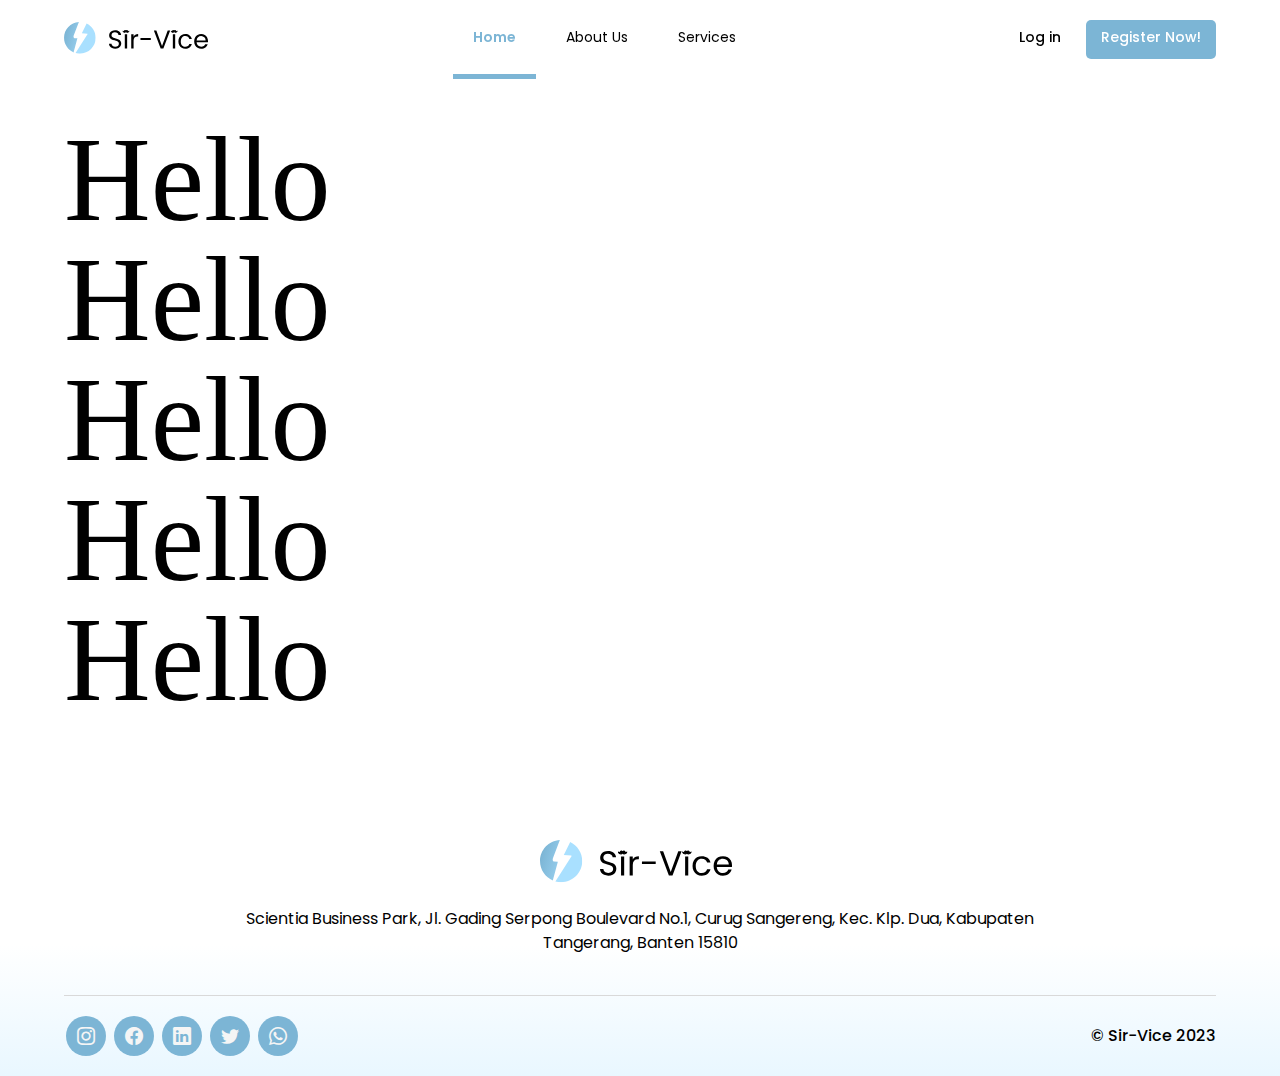
==== landing-page/index.html @ 4485eddf "first commit" ====
<!DOCTYPE html>
<html lang="en">
<head>
    <meta charset="UTF-8">
    <meta http-equiv="X-UA-Compatible" content="IE=edge">
    <meta name="viewport" content="width=device-width, initial-scale=1.0">
    <title>Sir-Vice</title>

    <link rel="stylesheet" href="../assets/css/reset.css">
    <link rel="stylesheet" href="../assets/css/style-color.css">

    <link rel="stylesheet" href="../assets/css/style-navbar.css">
    <link rel="stylesheet" href="../assets/css/style.css">
    <link rel="stylesheet" href="../assets/css/style-footer.css">

    <!-- Bootstrap Icons -->
    <link rel="stylesheet" href="https://cdn.jsdelivr.net/npm/bootstrap-icons@1.3.0/font/bootstrap-icons.css">

    <!-- Google Fonts -->
    <link rel="preconnect" href="https://fonts.googleapis.com">
    <link rel="preconnect" href="https://fonts.gstatic.com" crossorigin>
    <link href="https://fonts.googleapis.com/css2?family=Poppins:ital,wght@0,100;0,200;0,300;0,400;0,500;0,600;0,700;0,800;0,900;1,100;1,200;1,300;1,400;1,500;1,600;1,700;1,800;1,900&display=swap" rel="stylesheet">
</head>

<body>
    <header id="header">
        <div class="container navigation-bar">
            <div class="logo">
                <svg width="710" height="153" viewBox="0 0 710 153" fill="none" xmlns="http://www.w3.org/2000/svg" class="sirvice-logo" aria-labelledby="alt-text-logo-sirvice">
                    <title id="alt-text-logo-sirvice">Logo Sir-Vice</title>
                    <path fill-rule="evenodd" clip-rule="evenodd"
                        d="M242.529 126.497C236.892 126.497 231.828 125.517 227.335 123.556C222.925 121.514 219.453 118.737 216.921 115.224C214.389 111.63 213.082 107.505 213 102.849H224.885C225.293 106.851 226.927 110.241 229.786 113.019C232.727 115.714 236.974 117.062 242.529 117.062C247.838 117.062 252.004 115.755 255.026 113.141C258.13 110.445 259.682 107.015 259.682 102.849C259.682 99.5811 258.784 96.9263 256.987 94.8841C255.19 92.8419 252.943 91.2899 250.248 90.2279C247.552 89.166 243.917 88.0224 239.343 86.7971C233.707 85.3267 229.173 83.8564 225.743 82.386C222.394 80.9156 219.494 78.6284 217.043 75.5243C214.675 72.3385 213.49 68.0908 213.49 62.7811C213.49 58.125 214.675 53.9998 217.043 50.4056C219.412 46.8114 222.72 44.034 226.968 42.0735C231.297 40.1131 236.239 39.1328 241.793 39.1328C249.798 39.1328 256.333 41.1341 261.398 45.1368C266.544 49.1394 269.443 54.4491 270.097 61.0657H257.844C257.436 57.7982 255.721 54.9392 252.698 52.4886C249.676 49.9563 245.673 48.6902 240.691 48.6902C236.035 48.6902 232.236 49.9155 229.296 52.3661C226.355 54.735 224.885 58.0841 224.885 62.4135C224.885 65.5176 225.743 68.0499 227.458 70.0104C229.255 71.9709 231.42 73.4821 233.952 74.544C236.566 75.5243 240.201 76.6679 244.857 77.9749C250.493 79.5269 255.026 81.079 258.457 82.6311C261.888 84.1014 264.828 86.4295 267.279 89.6153C269.729 92.7194 270.955 96.9671 270.955 102.358C270.955 106.524 269.852 110.445 267.646 114.121C265.441 117.797 262.174 120.779 257.844 123.066C253.515 125.353 248.41 126.497 242.529 126.497ZM298.853 58.4926V125.639H287.703V58.4926H298.853ZM329.345 69.3978C331.306 65.5585 334.083 62.5769 337.677 60.4531C341.353 58.3292 345.805 57.2673 351.032 57.2673V68.7851H348.092C335.594 68.7851 329.345 75.5651 329.345 89.1252V125.639H318.196V58.4926H329.345V69.3978ZM410.804 76.0144V85.4493H361.916V76.0144H410.804ZM502.643 40.2356L470.419 125.639H457.554L425.33 40.2356H437.215L464.048 113.876L490.881 40.2356H502.643ZM526.359 58.4926V125.639H515.21V58.4926H526.359ZM541.537 91.9434C541.537 85 542.926 78.9551 545.703 73.8088C548.48 68.5809 552.319 64.5374 557.22 61.6784C562.203 58.8193 567.88 57.3898 574.251 57.3898C582.501 57.3898 589.281 59.3911 594.59 63.3938C599.982 67.3964 603.535 72.9511 605.25 80.0579H593.243C592.099 75.9735 589.853 72.7469 586.504 70.378C583.236 68.0091 579.152 66.8246 574.251 66.8246C567.88 66.8246 562.734 69.0302 558.813 73.4412C554.892 77.7706 552.932 83.9381 552.932 91.9434C552.932 100.03 554.892 106.279 558.813 110.69C562.734 115.102 567.88 117.307 574.251 117.307C579.152 117.307 583.236 116.163 586.504 113.876C589.771 111.589 592.017 108.322 593.243 104.074H605.25C603.453 110.936 599.859 116.449 594.468 120.615C589.077 124.7 582.338 126.742 574.251 126.742C567.88 126.742 562.203 125.312 557.22 122.453C552.319 119.594 548.48 115.551 545.703 110.323C542.926 105.095 541.537 98.9684 541.537 91.9434ZM681.73 89.4928C681.73 91.6166 681.608 93.863 681.363 96.2319H627.697C628.105 102.849 630.351 108.036 634.436 111.793C638.602 115.469 643.625 117.307 649.506 117.307C654.326 117.307 658.328 116.204 661.514 113.999C664.781 111.712 667.068 108.689 668.375 104.932H680.383C678.586 111.385 674.992 116.654 669.6 120.738C664.209 124.741 657.511 126.742 649.506 126.742C643.135 126.742 637.417 125.312 632.353 122.453C627.37 119.594 623.449 115.551 620.59 110.323C617.731 105.013 616.302 98.8867 616.302 91.9434C616.302 85 617.691 78.9143 620.468 73.6863C623.245 68.4584 627.125 64.4557 632.108 61.6784C637.172 58.8193 642.972 57.3898 649.506 57.3898C655.878 57.3898 661.514 58.7785 666.415 61.5558C671.316 64.3332 675.073 68.1725 677.687 73.0737C680.383 77.8932 681.73 83.3663 681.73 89.4928ZM670.213 87.1647C670.213 82.917 669.274 79.2818 667.395 76.2594C665.516 73.1553 662.943 70.8273 659.676 69.2752C656.49 67.6415 652.937 66.8246 649.016 66.8246C643.38 66.8246 638.561 68.6217 634.558 72.2159C630.637 75.8102 628.391 80.7931 627.819 87.1647H670.213Z"
                        fill="black" class="logo-text"/>
                    <mask id="mask0_306_832" style="mask-type:alpha" maskUnits="userSpaceOnUse" x="504" y="37"
                        width="35" height="15">
                        <path
                            d="M510.917 44.3379C513.388 43.4705 513.521 40.2218 516.777 39.5363C519.382 38.9866 520.946 40.9169 521.335 42.9661C521.66 44.6815 520.684 49.1411 515.475 49.1411C508.964 49.1411 506.794 44.6815 506.359 42.9661C507.01 43.6524 508.964 45.0242 510.917 44.3379Z"
                            fill="white" stroke="white" stroke-width="4" stroke-linejoin="round" />
                        <path
                            d="M531.865 44.3379C529.394 43.4705 529.261 40.2218 526.005 39.5363C523.4 38.9866 521.836 40.9169 521.447 42.9661C521.121 44.6815 522.098 49.1411 527.308 49.1411C533.819 49.1411 535.989 44.6815 536.423 42.9661C535.772 43.6524 533.818 45.0242 531.865 44.3379Z"
                            fill="white" stroke="white" stroke-width="4" stroke-linejoin="round" />
                    </mask>
                    <g mask="url(#mask0_306_832)">
                        <path d="M503.352 24.8906H539.428V63.6918H503.352V24.8906Z" fill="black" class="mustache logo-text" />
                    </g>
                    <mask id="mask1_306_832" style="mask-type:alpha" maskUnits="userSpaceOnUse" x="276" y="37"
                        width="35" height="15">
                        <path
                            d="M282.882 44.3379C285.353 43.4705 285.486 40.2218 288.742 39.5363C291.347 38.9866 292.911 40.9169 293.3 42.9661C293.625 44.6815 292.649 49.1411 287.44 49.1411C280.928 49.1411 278.759 44.6815 278.324 42.9661C278.975 43.6524 280.928 45.0242 282.882 44.3379Z"
                            fill="white" stroke="white" stroke-width="4" stroke-linejoin="round" />
                        <path
                            d="M303.83 44.3379C301.359 43.4705 301.225 40.2218 297.97 39.5363C295.365 38.9866 293.8 40.9169 293.412 42.9661C293.086 44.6815 294.063 49.1411 299.272 49.1411C305.783 49.1411 307.953 44.6815 308.388 42.9661C307.737 43.6524 305.783 45.0242 303.83 44.3379Z"
                            fill="white" stroke="white" stroke-width="4" stroke-linejoin="round" />
                    </mask>
                    <g mask="url(#mask1_306_832)">
                        <path d="M275.316 24.8906H311.393V63.6918H275.316V24.8906Z" fill="black" class="mustache logo-text" />
                    </g>
                    <g clip-path="url(#clip0_306_832)">
                        <path fill-rule="evenodd" clip-rule="evenodd"
                            d="M106.78 6.91061C106.587 7.82383 106.294 8.71374 105.892 9.53811L84.3761 53.6367L110.633 55.0888C111.742 55.1502 112.374 56.383 111.777 57.3195L54.5612 147.045C61.0587 148.882 67.9147 149.865 75 149.865C116.421 149.865 150 116.286 150 74.8644C150 44.8032 132.314 18.8728 106.78 6.91061ZM70.4509 0L45.8641 64.3709C43.8913 69.5275 45.6437 76.1948 49.0212 76.3815L63.408 77.1771L46.3404 139.999C45.9349 141.338 45.7368 142.668 45.7066 143.928C18.8412 132.519 0 105.892 0 74.8644C0 34.9703 31.1479 2.35146 70.4509 0Z"
                            fill="url(#paint0_linear_306_832)" />
                    </g>
                    <defs>
                        <linearGradient id="paint0_linear_306_832" x1="-13.557" y1="82.5603" x2="143.703" y2="124.308"
                            gradientUnits="userSpaceOnUse">
                            <stop offset="0.0558574" stop-color="#7CB5D5" />
                            <stop offset="0.464388" stop-color="#92CAE9" />
                            <stop offset="0.500492" stop-color="#A9E0FF" />
                            <stop offset="1" stop-color="#A9E0FF" />
                        </linearGradient>
                        <clipPath id="clip0_306_832">
                            <rect width="150" height="150" fill="white" />
                        </clipPath>
                    </defs>
                </svg>
            </div>

            <nav id="navbar" class="navbar">
                <div class="main-navbar">
                    <ul>
                        <li><a class="nav-link active" href="./index.html">Home</a></li>
                        <li><a class="nav-link" href="./aboutus.html">About Us</a></li>
                        <li><a class="nav-link" href="./services.html">Services</a></li>
                        
                        <div class="login-and-register">
                            <li class="nav-link login-button"><a href="login.html">Log in</a></li>
                            <li class="nav-link register-button"><a href="register.html">Register Now!</a></li>
                        </div>
                    </ul>
                </div>
                
                <i class="bi bi-list mobile-nav-toggle"></i>
            </nav><!-- .navbar -->
        </div>
    </header>

    <main>
        <section id="welcome">
            <div class="container">
                <h1 style="font-size: 120px;">Hello</h1>
                <h1 style="font-size: 120px;">Hello</h1>
                <h1 style="font-size: 120px;">Hello</h1>
                <h1 style="font-size: 120px;">Hello</h1>
                <h1 style="font-size: 120px;">Hello</h1>
            </div>
        </section>

        <section id="service-offer">

        </section>

        <section id="why-sirvice">

        </section>

        <section id="testimonial">

        </section>

        <section id="faq">

        </section>
    </main>

    <footer id="footer">
        <div class="footer-top">
            <div class="logo">
                <svg width="710" height="153" viewBox="0 0 710 153" fill="none" xmlns="http://www.w3.org/2000/svg" class="sirvice-logo" aria-labelledby="alt-text-logo-sirvice">
                    <title id="alt-text-logo-sirvice">Logo Sir-Vice</title>
                    <path fill-rule="evenodd" clip-rule="evenodd"
                        d="M242.529 126.497C236.892 126.497 231.828 125.517 227.335 123.556C222.925 121.514 219.453 118.737 216.921 115.224C214.389 111.63 213.082 107.505 213 102.849H224.885C225.293 106.851 226.927 110.241 229.786 113.019C232.727 115.714 236.974 117.062 242.529 117.062C247.838 117.062 252.004 115.755 255.026 113.141C258.13 110.445 259.682 107.015 259.682 102.849C259.682 99.5811 258.784 96.9263 256.987 94.8841C255.19 92.8419 252.943 91.2899 250.248 90.2279C247.552 89.166 243.917 88.0224 239.343 86.7971C233.707 85.3267 229.173 83.8564 225.743 82.386C222.394 80.9156 219.494 78.6284 217.043 75.5243C214.675 72.3385 213.49 68.0908 213.49 62.7811C213.49 58.125 214.675 53.9998 217.043 50.4056C219.412 46.8114 222.72 44.034 226.968 42.0735C231.297 40.1131 236.239 39.1328 241.793 39.1328C249.798 39.1328 256.333 41.1341 261.398 45.1368C266.544 49.1394 269.443 54.4491 270.097 61.0657H257.844C257.436 57.7982 255.721 54.9392 252.698 52.4886C249.676 49.9563 245.673 48.6902 240.691 48.6902C236.035 48.6902 232.236 49.9155 229.296 52.3661C226.355 54.735 224.885 58.0841 224.885 62.4135C224.885 65.5176 225.743 68.0499 227.458 70.0104C229.255 71.9709 231.42 73.4821 233.952 74.544C236.566 75.5243 240.201 76.6679 244.857 77.9749C250.493 79.5269 255.026 81.079 258.457 82.6311C261.888 84.1014 264.828 86.4295 267.279 89.6153C269.729 92.7194 270.955 96.9671 270.955 102.358C270.955 106.524 269.852 110.445 267.646 114.121C265.441 117.797 262.174 120.779 257.844 123.066C253.515 125.353 248.41 126.497 242.529 126.497ZM298.853 58.4926V125.639H287.703V58.4926H298.853ZM329.345 69.3978C331.306 65.5585 334.083 62.5769 337.677 60.4531C341.353 58.3292 345.805 57.2673 351.032 57.2673V68.7851H348.092C335.594 68.7851 329.345 75.5651 329.345 89.1252V125.639H318.196V58.4926H329.345V69.3978ZM410.804 76.0144V85.4493H361.916V76.0144H410.804ZM502.643 40.2356L470.419 125.639H457.554L425.33 40.2356H437.215L464.048 113.876L490.881 40.2356H502.643ZM526.359 58.4926V125.639H515.21V58.4926H526.359ZM541.537 91.9434C541.537 85 542.926 78.9551 545.703 73.8088C548.48 68.5809 552.319 64.5374 557.22 61.6784C562.203 58.8193 567.88 57.3898 574.251 57.3898C582.501 57.3898 589.281 59.3911 594.59 63.3938C599.982 67.3964 603.535 72.9511 605.25 80.0579H593.243C592.099 75.9735 589.853 72.7469 586.504 70.378C583.236 68.0091 579.152 66.8246 574.251 66.8246C567.88 66.8246 562.734 69.0302 558.813 73.4412C554.892 77.7706 552.932 83.9381 552.932 91.9434C552.932 100.03 554.892 106.279 558.813 110.69C562.734 115.102 567.88 117.307 574.251 117.307C579.152 117.307 583.236 116.163 586.504 113.876C589.771 111.589 592.017 108.322 593.243 104.074H605.25C603.453 110.936 599.859 116.449 594.468 120.615C589.077 124.7 582.338 126.742 574.251 126.742C567.88 126.742 562.203 125.312 557.22 122.453C552.319 119.594 548.48 115.551 545.703 110.323C542.926 105.095 541.537 98.9684 541.537 91.9434ZM681.73 89.4928C681.73 91.6166 681.608 93.863 681.363 96.2319H627.697C628.105 102.849 630.351 108.036 634.436 111.793C638.602 115.469 643.625 117.307 649.506 117.307C654.326 117.307 658.328 116.204 661.514 113.999C664.781 111.712 667.068 108.689 668.375 104.932H680.383C678.586 111.385 674.992 116.654 669.6 120.738C664.209 124.741 657.511 126.742 649.506 126.742C643.135 126.742 637.417 125.312 632.353 122.453C627.37 119.594 623.449 115.551 620.59 110.323C617.731 105.013 616.302 98.8867 616.302 91.9434C616.302 85 617.691 78.9143 620.468 73.6863C623.245 68.4584 627.125 64.4557 632.108 61.6784C637.172 58.8193 642.972 57.3898 649.506 57.3898C655.878 57.3898 661.514 58.7785 666.415 61.5558C671.316 64.3332 675.073 68.1725 677.687 73.0737C680.383 77.8932 681.73 83.3663 681.73 89.4928ZM670.213 87.1647C670.213 82.917 669.274 79.2818 667.395 76.2594C665.516 73.1553 662.943 70.8273 659.676 69.2752C656.49 67.6415 652.937 66.8246 649.016 66.8246C643.38 66.8246 638.561 68.6217 634.558 72.2159C630.637 75.8102 628.391 80.7931 627.819 87.1647H670.213Z"
                        fill="black" class="logo-text"/>
                    <mask id="mask0_306_832" style="mask-type:alpha" maskUnits="userSpaceOnUse" x="504" y="37"
                        width="35" height="15">
                        <path
                            d="M510.917 44.3379C513.388 43.4705 513.521 40.2218 516.777 39.5363C519.382 38.9866 520.946 40.9169 521.335 42.9661C521.66 44.6815 520.684 49.1411 515.475 49.1411C508.964 49.1411 506.794 44.6815 506.359 42.9661C507.01 43.6524 508.964 45.0242 510.917 44.3379Z"
                            fill="white" stroke="white" stroke-width="4" stroke-linejoin="round" />
                        <path
                            d="M531.865 44.3379C529.394 43.4705 529.261 40.2218 526.005 39.5363C523.4 38.9866 521.836 40.9169 521.447 42.9661C521.121 44.6815 522.098 49.1411 527.308 49.1411C533.819 49.1411 535.989 44.6815 536.423 42.9661C535.772 43.6524 533.818 45.0242 531.865 44.3379Z"
                            fill="white" stroke="white" stroke-width="4" stroke-linejoin="round" />
                    </mask>
                    <g mask="url(#mask0_306_832)">
                        <path d="M503.352 24.8906H539.428V63.6918H503.352V24.8906Z" fill="black" class="mustache logo-text" />
                    </g>
                    <mask id="mask1_306_832" style="mask-type:alpha" maskUnits="userSpaceOnUse" x="276" y="37"
                        width="35" height="15">
                        <path
                            d="M282.882 44.3379C285.353 43.4705 285.486 40.2218 288.742 39.5363C291.347 38.9866 292.911 40.9169 293.3 42.9661C293.625 44.6815 292.649 49.1411 287.44 49.1411C280.928 49.1411 278.759 44.6815 278.324 42.9661C278.975 43.6524 280.928 45.0242 282.882 44.3379Z"
                            fill="white" stroke="white" stroke-width="4" stroke-linejoin="round" />
                        <path
                            d="M303.83 44.3379C301.359 43.4705 301.225 40.2218 297.97 39.5363C295.365 38.9866 293.8 40.9169 293.412 42.9661C293.086 44.6815 294.063 49.1411 299.272 49.1411C305.783 49.1411 307.953 44.6815 308.388 42.9661C307.737 43.6524 305.783 45.0242 303.83 44.3379Z"
                            fill="white" stroke="white" stroke-width="4" stroke-linejoin="round" />
                    </mask>
                    <g mask="url(#mask1_306_832)">
                        <path d="M275.316 24.8906H311.393V63.6918H275.316V24.8906Z" fill="black" class="mustache logo-text" />
                    </g>
                    <g clip-path="url(#clip0_306_832)">
                        <path fill-rule="evenodd" clip-rule="evenodd"
                            d="M106.78 6.91061C106.587 7.82383 106.294 8.71374 105.892 9.53811L84.3761 53.6367L110.633 55.0888C111.742 55.1502 112.374 56.383 111.777 57.3195L54.5612 147.045C61.0587 148.882 67.9147 149.865 75 149.865C116.421 149.865 150 116.286 150 74.8644C150 44.8032 132.314 18.8728 106.78 6.91061ZM70.4509 0L45.8641 64.3709C43.8913 69.5275 45.6437 76.1948 49.0212 76.3815L63.408 77.1771L46.3404 139.999C45.9349 141.338 45.7368 142.668 45.7066 143.928C18.8412 132.519 0 105.892 0 74.8644C0 34.9703 31.1479 2.35146 70.4509 0Z"
                            fill="url(#paint0_linear_306_832)" />
                    </g>
                    <defs>
                        <linearGradient id="paint0_linear_306_832" x1="-13.557" y1="82.5603" x2="143.703" y2="124.308"
                            gradientUnits="userSpaceOnUse">
                            <stop offset="0.0558574" stop-color="#7CB5D5" />
                            <stop offset="0.464388" stop-color="#92CAE9" />
                            <stop offset="0.500492" stop-color="#A9E0FF" />
                            <stop offset="1" stop-color="#A9E0FF" />
                        </linearGradient>
                        <clipPath id="clip0_306_832">
                            <rect width="150" height="150" fill="white" />
                        </clipPath>
                    </defs>
                </svg>
            </div>
    
            <p class="company-address">
                Scientia Business Park, Jl. Gading Serpong Boulevard No.1, Curug Sangereng, Kec. Klp. Dua, Kabupaten Tangerang, Banten 15810
            </p>
        </div>

        <div class="footer-down">
            <div class="social-media">
                <a href="#" class="instagram"><i class="bi bi-instagram"></i></a>
                <a href="#" class="facebook"><i class="bi bi-facebook"></i></a>
                <a href="#" class="linkedin"><i class="bi bi-linkedin"></i></a>
                <a href="#" class="twitter"><i class="bi bi-twitter"></i></a>
                <a href="#" class="whatsapp"><i class="bi bi-whatsapp"></i></a>
            </div>

            <div class="copyright">
                <p>© Sir-Vice 2023</p>
            </div>
        </div>
        
    </footer>


    <script src="../assets/js/script.js"></script>
</body>
</html>
---- assets/css/style-color.css ----
:root {
    --background-color: #FFFFFF;
    --text-color: #000000;
    --border-color: #D9D9D9;
    --icon-color: #F5F5F5;
    --primary-color: #7CB5D5;
    --quote-color: #F2F2F2;
    --footer-background-color: linear-gradient(180deg, rgba(233, 247, 255, 0) 44.06%, #E9F7FF 100%);
}

html[data-theme='light'] {
    --background-color: #FFFFFF;
    --text-color: #000000;
    --border-color: #D9D9D9;
    --icon-color: #F5F5F5;
    --primary-color: #7CB5D5;
    --quote-color: #F2F2F2;
    --footer-background-color: linear-gradient(180deg, rgba(233, 247, 255, 0) 44.06%, #E9F7FF 100%);
}

/* Masih belum di implement */

/* html[data-theme='dark'] { 
    --background-color: #01162F;
    --text-color: #F5F5F5
    --border-color: #D9D9D9;
    --icon-dolor: #B7E5FF;
    --primary-color: #7CB5D5;
    --quote-color: #F2F2F2;
    --footer-background-color: linear-gradient(180deg, rgba(0, 62, 97, 0) 25.83%, #003E61 100%);
} */
---- assets/css/style-navbar.css ----
/*--------------------------------------------------------------
# Header
--------------------------------------------------------------*/
header {
    width: 100%;
    background: var(--background-color);
    top: 0;
    position: fixed;
    transition: 0.2s all ease-in-out;
    box-shadow: 0px 4px 4px rgba(146, 146, 146, 0);
    border-bottom: 0.1px solid rgba(146, 146, 146, 0);
}

.container {
    padding: 0px 5%;
}

.navigation-bar > * {
    flex: auto;
}

header .logo > svg.sirvice-logo {
    width: 150px;
    height: 100%;
    max-width: 100%;
    max-height: 100%;
}

header .navigation-bar {
    display: flex;
    align-items: center;
}

header.header-scrolled {
    box-shadow: 0px 4px 4px rgba(146, 146, 146, 0.2);
    border-bottom: 0.1px solid rgba(146, 146, 146, 0.389);
    transition: 0.2s all ease-in-out;
}

nav#navbar.navbar .login-and-register{
    margin-left: auto;
    display: flex;
}

nav#navbar.navbar .login-and-register li.login-button{
    margin-right: 10px;
}

nav#navbar.navbar .login-and-register li.login-button a{
    text-decoration: none;
    padding: 10px 15px; 
    font-weight: 500;
}

nav#navbar.navbar .login-and-register li.login-button a:hover{
    background-color: #e4e4e460;
    border-radius: 5px;
}

nav#navbar.navbar .login-and-register li.register-button{
    border-radius: 5px;
    background-color: var(--primary-color);
    text-decoration: none;
}

nav#navbar.navbar .login-and-register li.register-button a{
    color: #ffffff;
    text-decoration: none;
    padding: 10px 15px;
    font-weight: 500;
}

/*--------------------------------------------------------------
    # Navigation Menu
--------------------------------------------------------------*/
/**
  * Desktop Navigation
  */

.navbar ul {
    margin: 0;
    padding: 0;
    display: flex;
    list-style: none;
    align-items: center;
    flex-grow: 1;
    gap: 10px;
}

nav#navbar.navbar li {
    position: relative;
}

nav#navbar.navbar a,
nav#navbar.navbar a:focus {
    display: flex;
    align-items: center;    
    justify-content: space-between;
    padding: 30px 20px 30px 20px;
    font-family: 'Poppins', sans-serif;
    font-size: 16px;
    font-weight: 400;
    white-space: nowrap;
    transition: 0.3s;
    text-decoration: none;
    color: #000000;
    /* padding: 5px; */
    border-bottom: 5px solid transparent;
}

nav#navbar.navbar a:hover,
nav#navbar.navbar .active,
nav#navbar.navbar .active:focus,
nav#navbar.navbar li:hover>a {
    color: var(--primary-color);
}

nav#navbar.navbar .active {
    font-weight: 600;
    border-bottom: 5px solid var(--primary-color);
}

.navbar .main-navbar{
    display: flex;
    justify-content: space-between;
    flex-grow: 1;
}

/**
  * Mobile Navigation
  */
.mobile-nav-toggle {
    color: #000000;
    font-size: 40px;
    cursor: pointer;
    display: none;
    line-height: 0;
    transition: 0.5s;
}

.mobile-nav-toggle.bi-x {
    color: rgb(0, 0, 0);
    margin: 20px;
}

nav#navbar.navbar.navbar-mobile {
    position: fixed;
    overflow: hidden;
    top: 0;
    right: 0;
    left: 0;
    bottom: 0;
    background: rgba(23, 35, 46, 0.9);
    transition: 0.3s;
    z-index: 999;
}

nav#navbar.navbar.navbar-mobile .mobile-nav-toggle {
    position: absolute;
    top: 15px;
    right: 15px;
}

nav#navbar.navbar.navbar-mobile ul {
    display: block;
    position: absolute;
    top: 0px;
    right: 0px;
    bottom: 0px;
    left: 0px;
    padding: 20px 25px;
    padding-top: 50px;
    margin: 20px;
    background-color: #ffffff;
    overflow-y: auto;
    transition: 0.3s;
    border-radius: 10px;
}

nav#navbar.navbar.navbar-mobile > .main-navbar > ul > li{
    padding: 20px 0;
    margin: 0 10px;
    border-bottom: 1px solid rgba(146, 146, 146, 0.389);
}

nav#navbar.navbar.navbar-mobile ul div.login-and-register{
    width: 90%;
    padding: 10px 0;
    margin-left: 0;
    position: fixed;
    bottom: 30px;
    border-top: 1px solid rgba(146, 146, 146, 0.389);
    background-color: #ffffff;
}

nav#navbar.navbar.navbar-mobile ul div.login-and-register .login-button{
    width: 100%;
}

nav#navbar.navbar.navbar-mobile ul div.login-and-register .register-button{
    width: 100%;
}

nav#navbar.navbar.navbar-mobile ul div.login-and-register .register-button a{
    display: inline;
}

nav#navbar.navbar.navbar-mobile a,
nav#navbar.navbar.navbar-mobile a:focus {
    padding: 10px 20px;
    color: #000000;
    text-decoration: none;
    border-bottom: 0px solid transparent;
}

nav#navbar.navbar.navbar-mobile a:hover,
nav#navbar.navbar.navbar-mobile .active,
nav#navbar.navbar.navbar-mobile li:hover>a {
    color: var(--primary-color);
    border-bottom: 0px solid transparent;
}

nav#navbar.navbar.navbar-mobile ul div.login-and-register li.register-button,
nav#navbar.navbar.navbar-mobile ul div.login-and-register li.login-button{
    display: flex;
    justify-content: center;
}


@media screen and (max-width: 1400px) {
    nav#navbar .main-navbar li a {
        font-size: 14px;
    }

    .navbar a{
        padding: 10px 0 10px 20px;
    }

}

@media screen and (max-width: 1200px) {
    #header .logo img{
        max-height: 30px;
    }
}

@media screen and (max-width: 900px) {
    header {
        padding: 30px 0;
    }

    header > .container {
        display: flex;
        justify-content: space-between;
    }

    nav#navbar.navbar {
        padding: 0;
        width: 100%;
    }

    .mobile-nav-toggle {
        display: block;
        float: right;
    }

    .navbar ul {
        display: none;
    }
}

@media screen and (max-width: 700px) {
    nav#navbar.navbar.navbar-mobile ul div.login-and-register{
        width: 85%;
    }
}

@media screen and (max-width: 450px) {
    nav#navbar.navbar.navbar-mobile ul div.login-and-register{
        width: 80%;
    }
}

@media screen and (max-width: 330px) {
    nav#navbar.navbar.navbar-mobile ul div.login-and-register{
        width: 75%;
    }
}
---- assets/css/style.css ----
main {
    margin: 120px 0;
}
---- assets/css/style-footer.css ----
footer#footer {
    background: var(--footer-background-color);
    display: flex;
    flex-direction: column;
    justify-content: center;
    align-items: center;
    gap: 40px;
    padding: 0px 5%;
    font-family: 'Poppins', sans-serif;
}

footer#footer .footer-top {
    display: flex;
    flex-direction: column;
    align-items: center;
    width: 100%;
    gap: 24px;
}

footer#footer .footer-top .logo{
    display: flex;
    justify-content: center;
    align-items: center;
}

footer#footer .logo > svg.sirvice-logo {
    max-width: 200px;
    height: 100%;
}

footer#footer .footer-top .company-address {
    font-size: 16px;
    font-weight: 400;
    text-align: center;
    line-height: 24px;
    max-width: 800px;
}

footer#footer .footer-down {
    padding: 20px 0;
    border-top: 1px solid var(--border-color);
    display: flex;
    justify-content: space-between;
    align-items: center;
    width: 100%;
}

footer#footer > .footer-down > .social-media > a {
    font-size: 18px;
    display: inline-flex;
    align-items: center;
    justify-content: center;
    background: var(--primary-color);
    color: var(--icon-color);
    margin: 0 2px;
    border-radius: 50%;
    text-align: center;
    width: 36px;
    height: 36px;
    border: 2px solid transparent;
    transition: 0.3s;
}

footer#footer .footer-down .social-media a i {
    line-height: 0;
}

footer#footer .footer-down .social-media a:hover {
    background: var(--icon-color);
    color: var(--primary-color);
    border: 2px solid var(--primary-color);
    transition: 0.3s;
}

footer#footer .footer-down .copyright {
    font-size: 16px;
    font-weight: 500;
}

@media screen and (max-width: 425px) {
    footer#footer .footer-down {
        flex-direction: column;
        gap: 20px;
    }
}
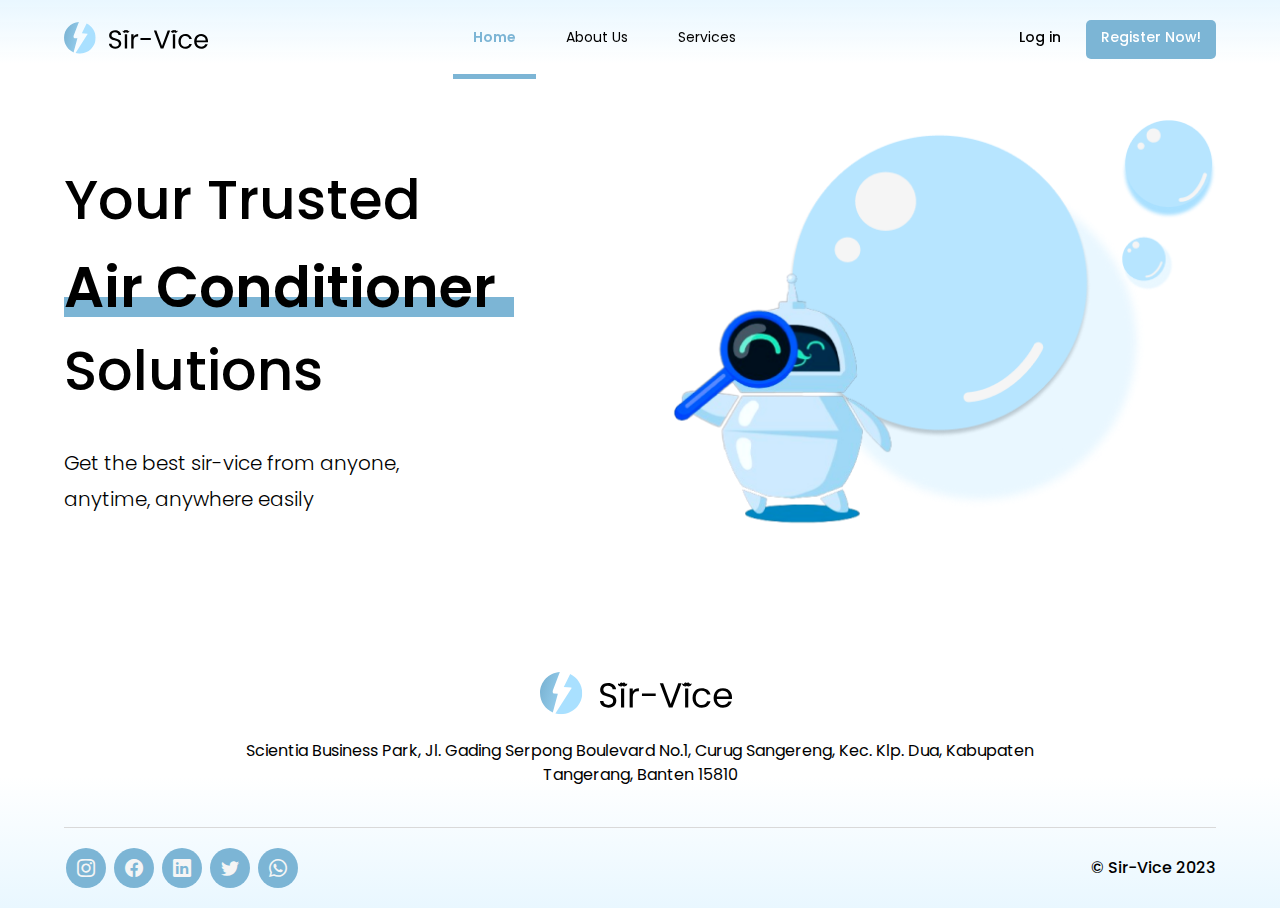
==== commit 01b4c32a: "section welcome done + responsive" ====
--- a/landing-page/index.html
+++ b/landing-page/index.html
@@ -97,11 +97,29 @@
     <main>
         <section id="welcome">
             <div class="container">
-                <h1 style="font-size: 120px;">Hello</h1>
-                <h1 style="font-size: 120px;">Hello</h1>
-                <h1 style="font-size: 120px;">Hello</h1>
-                <h1 style="font-size: 120px;">Hello</h1>
-                <h1 style="font-size: 120px;">Hello</h1>
+                <div class="hero">
+                    <div class="hero-details hero-text">
+                        <h1 class="hero-title">
+                            Your Trusted 
+                            <span class="highlight-text">Air Conditioner</span>
+                            <div class="underline-text"></div>
+                            Solutions
+                        </h1>
+
+                        
+
+                        <p class="hero-description">
+                            Get the best sir-vice from anyone, 
+                            <span>anytime, anywhere easily</span> 
+                        </p>
+                    </div>
+
+                    <div class="hero-details">
+                        <div class="hero-image">
+                            <img src="../assets/image/mascot-bubble.png" alt="Hero Image">
+                        </div>
+                    </div>
+                </div>
             </div>
         </section>
 
@@ -123,76 +141,77 @@
     </main>
 
     <footer id="footer">
-        <div class="footer-top">
-            <div class="logo">
-                <svg width="710" height="153" viewBox="0 0 710 153" fill="none" xmlns="http://www.w3.org/2000/svg" class="sirvice-logo" aria-labelledby="alt-text-logo-sirvice">
-                    <title id="alt-text-logo-sirvice">Logo Sir-Vice</title>
-                    <path fill-rule="evenodd" clip-rule="evenodd"
-                        d="M242.529 126.497C236.892 126.497 231.828 125.517 227.335 123.556C222.925 121.514 219.453 118.737 216.921 115.224C214.389 111.63 213.082 107.505 213 102.849H224.885C225.293 106.851 226.927 110.241 229.786 113.019C232.727 115.714 236.974 117.062 242.529 117.062C247.838 117.062 252.004 115.755 255.026 113.141C258.13 110.445 259.682 107.015 259.682 102.849C259.682 99.5811 258.784 96.9263 256.987 94.8841C255.19 92.8419 252.943 91.2899 250.248 90.2279C247.552 89.166 243.917 88.0224 239.343 86.7971C233.707 85.3267 229.173 83.8564 225.743 82.386C222.394 80.9156 219.494 78.6284 217.043 75.5243C214.675 72.3385 213.49 68.0908 213.49 62.7811C213.49 58.125 214.675 53.9998 217.043 50.4056C219.412 46.8114 222.72 44.034 226.968 42.0735C231.297 40.1131 236.239 39.1328 241.793 39.1328C249.798 39.1328 256.333 41.1341 261.398 45.1368C266.544 49.1394 269.443 54.4491 270.097 61.0657H257.844C257.436 57.7982 255.721 54.9392 252.698 52.4886C249.676 49.9563 245.673 48.6902 240.691 48.6902C236.035 48.6902 232.236 49.9155 229.296 52.3661C226.355 54.735 224.885 58.0841 224.885 62.4135C224.885 65.5176 225.743 68.0499 227.458 70.0104C229.255 71.9709 231.42 73.4821 233.952 74.544C236.566 75.5243 240.201 76.6679 244.857 77.9749C250.493 79.5269 255.026 81.079 258.457 82.6311C261.888 84.1014 264.828 86.4295 267.279 89.6153C269.729 92.7194 270.955 96.9671 270.955 102.358C270.955 106.524 269.852 110.445 267.646 114.121C265.441 117.797 262.174 120.779 257.844 123.066C253.515 125.353 248.41 126.497 242.529 126.497ZM298.853 58.4926V125.639H287.703V58.4926H298.853ZM329.345 69.3978C331.306 65.5585 334.083 62.5769 337.677 60.4531C341.353 58.3292 345.805 57.2673 351.032 57.2673V68.7851H348.092C335.594 68.7851 329.345 75.5651 329.345 89.1252V125.639H318.196V58.4926H329.345V69.3978ZM410.804 76.0144V85.4493H361.916V76.0144H410.804ZM502.643 40.2356L470.419 125.639H457.554L425.33 40.2356H437.215L464.048 113.876L490.881 40.2356H502.643ZM526.359 58.4926V125.639H515.21V58.4926H526.359ZM541.537 91.9434C541.537 85 542.926 78.9551 545.703 73.8088C548.48 68.5809 552.319 64.5374 557.22 61.6784C562.203 58.8193 567.88 57.3898 574.251 57.3898C582.501 57.3898 589.281 59.3911 594.59 63.3938C599.982 67.3964 603.535 72.9511 605.25 80.0579H593.243C592.099 75.9735 589.853 72.7469 586.504 70.378C583.236 68.0091 579.152 66.8246 574.251 66.8246C567.88 66.8246 562.734 69.0302 558.813 73.4412C554.892 77.7706 552.932 83.9381 552.932 91.9434C552.932 100.03 554.892 106.279 558.813 110.69C562.734 115.102 567.88 117.307 574.251 117.307C579.152 117.307 583.236 116.163 586.504 113.876C589.771 111.589 592.017 108.322 593.243 104.074H605.25C603.453 110.936 599.859 116.449 594.468 120.615C589.077 124.7 582.338 126.742 574.251 126.742C567.88 126.742 562.203 125.312 557.22 122.453C552.319 119.594 548.48 115.551 545.703 110.323C542.926 105.095 541.537 98.9684 541.537 91.9434ZM681.73 89.4928C681.73 91.6166 681.608 93.863 681.363 96.2319H627.697C628.105 102.849 630.351 108.036 634.436 111.793C638.602 115.469 643.625 117.307 649.506 117.307C654.326 117.307 658.328 116.204 661.514 113.999C664.781 111.712 667.068 108.689 668.375 104.932H680.383C678.586 111.385 674.992 116.654 669.6 120.738C664.209 124.741 657.511 126.742 649.506 126.742C643.135 126.742 637.417 125.312 632.353 122.453C627.37 119.594 623.449 115.551 620.59 110.323C617.731 105.013 616.302 98.8867 616.302 91.9434C616.302 85 617.691 78.9143 620.468 73.6863C623.245 68.4584 627.125 64.4557 632.108 61.6784C637.172 58.8193 642.972 57.3898 649.506 57.3898C655.878 57.3898 661.514 58.7785 666.415 61.5558C671.316 64.3332 675.073 68.1725 677.687 73.0737C680.383 77.8932 681.73 83.3663 681.73 89.4928ZM670.213 87.1647C670.213 82.917 669.274 79.2818 667.395 76.2594C665.516 73.1553 662.943 70.8273 659.676 69.2752C656.49 67.6415 652.937 66.8246 649.016 66.8246C643.38 66.8246 638.561 68.6217 634.558 72.2159C630.637 75.8102 628.391 80.7931 627.819 87.1647H670.213Z"
-                        fill="black" class="logo-text"/>
-                    <mask id="mask0_306_832" style="mask-type:alpha" maskUnits="userSpaceOnUse" x="504" y="37"
-                        width="35" height="15">
-                        <path
-                            d="M510.917 44.3379C513.388 43.4705 513.521 40.2218 516.777 39.5363C519.382 38.9866 520.946 40.9169 521.335 42.9661C521.66 44.6815 520.684 49.1411 515.475 49.1411C508.964 49.1411 506.794 44.6815 506.359 42.9661C507.01 43.6524 508.964 45.0242 510.917 44.3379Z"
-                            fill="white" stroke="white" stroke-width="4" stroke-linejoin="round" />
-                        <path
-                            d="M531.865 44.3379C529.394 43.4705 529.261 40.2218 526.005 39.5363C523.4 38.9866 521.836 40.9169 521.447 42.9661C521.121 44.6815 522.098 49.1411 527.308 49.1411C533.819 49.1411 535.989 44.6815 536.423 42.9661C535.772 43.6524 533.818 45.0242 531.865 44.3379Z"
-                            fill="white" stroke="white" stroke-width="4" stroke-linejoin="round" />
-                    </mask>
-                    <g mask="url(#mask0_306_832)">
-                        <path d="M503.352 24.8906H539.428V63.6918H503.352V24.8906Z" fill="black" class="mustache logo-text" />
-                    </g>
-                    <mask id="mask1_306_832" style="mask-type:alpha" maskUnits="userSpaceOnUse" x="276" y="37"
-                        width="35" height="15">
-                        <path
-                            d="M282.882 44.3379C285.353 43.4705 285.486 40.2218 288.742 39.5363C291.347 38.9866 292.911 40.9169 293.3 42.9661C293.625 44.6815 292.649 49.1411 287.44 49.1411C280.928 49.1411 278.759 44.6815 278.324 42.9661C278.975 43.6524 280.928 45.0242 282.882 44.3379Z"
-                            fill="white" stroke="white" stroke-width="4" stroke-linejoin="round" />
-                        <path
-                            d="M303.83 44.3379C301.359 43.4705 301.225 40.2218 297.97 39.5363C295.365 38.9866 293.8 40.9169 293.412 42.9661C293.086 44.6815 294.063 49.1411 299.272 49.1411C305.783 49.1411 307.953 44.6815 308.388 42.9661C307.737 43.6524 305.783 45.0242 303.83 44.3379Z"
-                            fill="white" stroke="white" stroke-width="4" stroke-linejoin="round" />
-                    </mask>
-                    <g mask="url(#mask1_306_832)">
-                        <path d="M275.316 24.8906H311.393V63.6918H275.316V24.8906Z" fill="black" class="mustache logo-text" />
-                    </g>
-                    <g clip-path="url(#clip0_306_832)">
+        <div class="container">
+            <div class="footer-top">
+                <div class="logo">
+                    <svg width="710" height="153" viewBox="0 0 710 153" fill="none" xmlns="http://www.w3.org/2000/svg" class="sirvice-logo" aria-labelledby="alt-text-logo-sirvice">
+                        <title id="alt-text-logo-sirvice">Logo Sir-Vice</title>
                         <path fill-rule="evenodd" clip-rule="evenodd"
-                            d="M106.78 6.91061C106.587 7.82383 106.294 8.71374 105.892 9.53811L84.3761 53.6367L110.633 55.0888C111.742 55.1502 112.374 56.383 111.777 57.3195L54.5612 147.045C61.0587 148.882 67.9147 149.865 75 149.865C116.421 149.865 150 116.286 150 74.8644C150 44.8032 132.314 18.8728 106.78 6.91061ZM70.4509 0L45.8641 64.3709C43.8913 69.5275 45.6437 76.1948 49.0212 76.3815L63.408 77.1771L46.3404 139.999C45.9349 141.338 45.7368 142.668 45.7066 143.928C18.8412 132.519 0 105.892 0 74.8644C0 34.9703 31.1479 2.35146 70.4509 0Z"
-                            fill="url(#paint0_linear_306_832)" />
-                    </g>
-                    <defs>
-                        <linearGradient id="paint0_linear_306_832" x1="-13.557" y1="82.5603" x2="143.703" y2="124.308"
-                            gradientUnits="userSpaceOnUse">
-                            <stop offset="0.0558574" stop-color="#7CB5D5" />
-                            <stop offset="0.464388" stop-color="#92CAE9" />
-                            <stop offset="0.500492" stop-color="#A9E0FF" />
-                            <stop offset="1" stop-color="#A9E0FF" />
-                        </linearGradient>
-                        <clipPath id="clip0_306_832">
-                            <rect width="150" height="150" fill="white" />
-                        </clipPath>
-                    </defs>
-                </svg>
+                            d="M242.529 126.497C236.892 126.497 231.828 125.517 227.335 123.556C222.925 121.514 219.453 118.737 216.921 115.224C214.389 111.63 213.082 107.505 213 102.849H224.885C225.293 106.851 226.927 110.241 229.786 113.019C232.727 115.714 236.974 117.062 242.529 117.062C247.838 117.062 252.004 115.755 255.026 113.141C258.13 110.445 259.682 107.015 259.682 102.849C259.682 99.5811 258.784 96.9263 256.987 94.8841C255.19 92.8419 252.943 91.2899 250.248 90.2279C247.552 89.166 243.917 88.0224 239.343 86.7971C233.707 85.3267 229.173 83.8564 225.743 82.386C222.394 80.9156 219.494 78.6284 217.043 75.5243C214.675 72.3385 213.49 68.0908 213.49 62.7811C213.49 58.125 214.675 53.9998 217.043 50.4056C219.412 46.8114 222.72 44.034 226.968 42.0735C231.297 40.1131 236.239 39.1328 241.793 39.1328C249.798 39.1328 256.333 41.1341 261.398 45.1368C266.544 49.1394 269.443 54.4491 270.097 61.0657H257.844C257.436 57.7982 255.721 54.9392 252.698 52.4886C249.676 49.9563 245.673 48.6902 240.691 48.6902C236.035 48.6902 232.236 49.9155 229.296 52.3661C226.355 54.735 224.885 58.0841 224.885 62.4135C224.885 65.5176 225.743 68.0499 227.458 70.0104C229.255 71.9709 231.42 73.4821 233.952 74.544C236.566 75.5243 240.201 76.6679 244.857 77.9749C250.493 79.5269 255.026 81.079 258.457 82.6311C261.888 84.1014 264.828 86.4295 267.279 89.6153C269.729 92.7194 270.955 96.9671 270.955 102.358C270.955 106.524 269.852 110.445 267.646 114.121C265.441 117.797 262.174 120.779 257.844 123.066C253.515 125.353 248.41 126.497 242.529 126.497ZM298.853 58.4926V125.639H287.703V58.4926H298.853ZM329.345 69.3978C331.306 65.5585 334.083 62.5769 337.677 60.4531C341.353 58.3292 345.805 57.2673 351.032 57.2673V68.7851H348.092C335.594 68.7851 329.345 75.5651 329.345 89.1252V125.639H318.196V58.4926H329.345V69.3978ZM410.804 76.0144V85.4493H361.916V76.0144H410.804ZM502.643 40.2356L470.419 125.639H457.554L425.33 40.2356H437.215L464.048 113.876L490.881 40.2356H502.643ZM526.359 58.4926V125.639H515.21V58.4926H526.359ZM541.537 91.9434C541.537 85 542.926 78.9551 545.703 73.8088C548.48 68.5809 552.319 64.5374 557.22 61.6784C562.203 58.8193 567.88 57.3898 574.251 57.3898C582.501 57.3898 589.281 59.3911 594.59 63.3938C599.982 67.3964 603.535 72.9511 605.25 80.0579H593.243C592.099 75.9735 589.853 72.7469 586.504 70.378C583.236 68.0091 579.152 66.8246 574.251 66.8246C567.88 66.8246 562.734 69.0302 558.813 73.4412C554.892 77.7706 552.932 83.9381 552.932 91.9434C552.932 100.03 554.892 106.279 558.813 110.69C562.734 115.102 567.88 117.307 574.251 117.307C579.152 117.307 583.236 116.163 586.504 113.876C589.771 111.589 592.017 108.322 593.243 104.074H605.25C603.453 110.936 599.859 116.449 594.468 120.615C589.077 124.7 582.338 126.742 574.251 126.742C567.88 126.742 562.203 125.312 557.22 122.453C552.319 119.594 548.48 115.551 545.703 110.323C542.926 105.095 541.537 98.9684 541.537 91.9434ZM681.73 89.4928C681.73 91.6166 681.608 93.863 681.363 96.2319H627.697C628.105 102.849 630.351 108.036 634.436 111.793C638.602 115.469 643.625 117.307 649.506 117.307C654.326 117.307 658.328 116.204 661.514 113.999C664.781 111.712 667.068 108.689 668.375 104.932H680.383C678.586 111.385 674.992 116.654 669.6 120.738C664.209 124.741 657.511 126.742 649.506 126.742C643.135 126.742 637.417 125.312 632.353 122.453C627.37 119.594 623.449 115.551 620.59 110.323C617.731 105.013 616.302 98.8867 616.302 91.9434C616.302 85 617.691 78.9143 620.468 73.6863C623.245 68.4584 627.125 64.4557 632.108 61.6784C637.172 58.8193 642.972 57.3898 649.506 57.3898C655.878 57.3898 661.514 58.7785 666.415 61.5558C671.316 64.3332 675.073 68.1725 677.687 73.0737C680.383 77.8932 681.73 83.3663 681.73 89.4928ZM670.213 87.1647C670.213 82.917 669.274 79.2818 667.395 76.2594C665.516 73.1553 662.943 70.8273 659.676 69.2752C656.49 67.6415 652.937 66.8246 649.016 66.8246C643.38 66.8246 638.561 68.6217 634.558 72.2159C630.637 75.8102 628.391 80.7931 627.819 87.1647H670.213Z"
+                            fill="black" class="logo-text"/>
+                        <mask id="mask0_306_832" style="mask-type:alpha" maskUnits="userSpaceOnUse" x="504" y="37"
+                            width="35" height="15">
+                            <path
+                                d="M510.917 44.3379C513.388 43.4705 513.521 40.2218 516.777 39.5363C519.382 38.9866 520.946 40.9169 521.335 42.9661C521.66 44.6815 520.684 49.1411 515.475 49.1411C508.964 49.1411 506.794 44.6815 506.359 42.9661C507.01 43.6524 508.964 45.0242 510.917 44.3379Z"
+                                fill="white" stroke="white" stroke-width="4" stroke-linejoin="round" />
+                            <path
+                                d="M531.865 44.3379C529.394 43.4705 529.261 40.2218 526.005 39.5363C523.4 38.9866 521.836 40.9169 521.447 42.9661C521.121 44.6815 522.098 49.1411 527.308 49.1411C533.819 49.1411 535.989 44.6815 536.423 42.9661C535.772 43.6524 533.818 45.0242 531.865 44.3379Z"
+                                fill="white" stroke="white" stroke-width="4" stroke-linejoin="round" />
+                        </mask>
+                        <g mask="url(#mask0_306_832)">
+                            <path d="M503.352 24.8906H539.428V63.6918H503.352V24.8906Z" fill="black" class="mustache logo-text" />
+                        </g>
+                        <mask id="mask1_306_832" style="mask-type:alpha" maskUnits="userSpaceOnUse" x="276" y="37"
+                            width="35" height="15">
+                            <path
+                                d="M282.882 44.3379C285.353 43.4705 285.486 40.2218 288.742 39.5363C291.347 38.9866 292.911 40.9169 293.3 42.9661C293.625 44.6815 292.649 49.1411 287.44 49.1411C280.928 49.1411 278.759 44.6815 278.324 42.9661C278.975 43.6524 280.928 45.0242 282.882 44.3379Z"
+                                fill="white" stroke="white" stroke-width="4" stroke-linejoin="round" />
+                            <path
+                                d="M303.83 44.3379C301.359 43.4705 301.225 40.2218 297.97 39.5363C295.365 38.9866 293.8 40.9169 293.412 42.9661C293.086 44.6815 294.063 49.1411 299.272 49.1411C305.783 49.1411 307.953 44.6815 308.388 42.9661C307.737 43.6524 305.783 45.0242 303.83 44.3379Z"
+                                fill="white" stroke="white" stroke-width="4" stroke-linejoin="round" />
+                        </mask>
+                        <g mask="url(#mask1_306_832)">
+                            <path d="M275.316 24.8906H311.393V63.6918H275.316V24.8906Z" fill="black" class="mustache logo-text" />
+                        </g>
+                        <g clip-path="url(#clip0_306_832)">
+                            <path fill-rule="evenodd" clip-rule="evenodd"
+                                d="M106.78 6.91061C106.587 7.82383 106.294 8.71374 105.892 9.53811L84.3761 53.6367L110.633 55.0888C111.742 55.1502 112.374 56.383 111.777 57.3195L54.5612 147.045C61.0587 148.882 67.9147 149.865 75 149.865C116.421 149.865 150 116.286 150 74.8644C150 44.8032 132.314 18.8728 106.78 6.91061ZM70.4509 0L45.8641 64.3709C43.8913 69.5275 45.6437 76.1948 49.0212 76.3815L63.408 77.1771L46.3404 139.999C45.9349 141.338 45.7368 142.668 45.7066 143.928C18.8412 132.519 0 105.892 0 74.8644C0 34.9703 31.1479 2.35146 70.4509 0Z"
+                                fill="url(#paint0_linear_306_832)" />
+                        </g>
+                        <defs>
+                            <linearGradient id="paint0_linear_306_832" x1="-13.557" y1="82.5603" x2="143.703" y2="124.308"
+                                gradientUnits="userSpaceOnUse">
+                                <stop offset="0.0558574" stop-color="#7CB5D5" />
+                                <stop offset="0.464388" stop-color="#92CAE9" />
+                                <stop offset="0.500492" stop-color="#A9E0FF" />
+                                <stop offset="1" stop-color="#A9E0FF" />
+                            </linearGradient>
+                            <clipPath id="clip0_306_832">
+                                <rect width="150" height="150" fill="white" />
+                            </clipPath>
+                        </defs>
+                    </svg>
+                </div>
+        
+                <p class="company-address">
+                    Scientia Business Park, Jl. Gading Serpong Boulevard No.1, Curug Sangereng, Kec. Klp. Dua, Kabupaten Tangerang, Banten 15810
+                </p>
             </div>
     
-            <p class="company-address">
-                Scientia Business Park, Jl. Gading Serpong Boulevard No.1, Curug Sangereng, Kec. Klp. Dua, Kabupaten Tangerang, Banten 15810
-            </p>
+            <div class="footer-down">
+                <div class="social-media">
+                    <a href="#" class="instagram"><i class="bi bi-instagram"></i></a>
+                    <a href="#" class="facebook"><i class="bi bi-facebook"></i></a>
+                    <a href="#" class="linkedin"><i class="bi bi-linkedin"></i></a>
+                    <a href="#" class="twitter"><i class="bi bi-twitter"></i></a>
+                    <a href="#" class="whatsapp"><i class="bi bi-whatsapp"></i></a>
+                </div>
+    
+                <div class="copyright">
+                    <p>© Sir-Vice 2023</p>
+                </div>
+            </div>
         </div>
-
-        <div class="footer-down">
-            <div class="social-media">
-                <a href="#" class="instagram"><i class="bi bi-instagram"></i></a>
-                <a href="#" class="facebook"><i class="bi bi-facebook"></i></a>
-                <a href="#" class="linkedin"><i class="bi bi-linkedin"></i></a>
-                <a href="#" class="twitter"><i class="bi bi-twitter"></i></a>
-                <a href="#" class="whatsapp"><i class="bi bi-whatsapp"></i></a>
-            </div>
-
-            <div class="copyright">
-                <p>© Sir-Vice 2023</p>
-            </div>
-        </div>
-        
     </footer>
 
 
--- a/assets/css/style-navbar.css
+++ b/assets/css/style-navbar.css
@@ -3,16 +3,19 @@
 --------------------------------------------------------------*/
 header {
     width: 100%;
-    background: var(--background-color);
+    background: linear-gradient(180deg, #E9F7FF 0%, rgba(233, 247, 255, 0) 82.08%);
     top: 0;
     position: fixed;
     transition: 0.2s all ease-in-out;
     box-shadow: 0px 4px 4px rgba(146, 146, 146, 0);
-    border-bottom: 0.1px solid rgba(146, 146, 146, 0);
+    border-bottom: 0px solid rgba(146, 146, 146, 0);
+    z-index: 10000000;
 }
 
 .container {
     padding: 0px 5%;
+    max-width: 1440px;
+    margin: auto;
 }
 
 .navigation-bar > * {
@@ -35,6 +38,7 @@
     box-shadow: 0px 4px 4px rgba(146, 146, 146, 0.2);
     border-bottom: 0.1px solid rgba(146, 146, 146, 0.389);
     transition: 0.2s all ease-in-out;
+    background: var(--background-color);
 }
 
 nav#navbar.navbar .login-and-register{
--- a/assets/css/style.css
+++ b/assets/css/style.css
@@ -1,4 +1,183 @@
 main {
     margin: 120px 0;
+    font-family: 'Poppins', sans-serif;
 }
 
+/* Welcome Section */
+
+#welcome > .container > .hero {
+    display: flex;
+    justify-content: space-between;
+    align-items: center;
+    gap: 50px;
+}
+
+#welcome > .container > .hero > .hero-details {
+    width: 50%;
+}
+
+#welcome > .container > .hero > .hero-details.hero-text {
+    display: flex;
+    flex-direction: column;
+    gap: 30px;
+}
+
+#welcome > .container > .hero > .hero-details > h1.hero-title{
+    font-size: 64px;
+    font-weight: 500;
+    line-height: 96px;
+    display: flex;
+    flex-direction: column;
+}
+
+#welcome > .container > .hero > .hero-details > h1.hero-title > div.underline-text{
+    width: 500px;
+    border-top: 25px solid var(--primary-color);
+    margin-top: -35px;
+    margin-bottom: 10px;
+    z-index: -10;
+}
+
+#welcome > .container > .hero > .hero-details > h1.hero-title > span.highlight-text {
+    font-weight: 600;
+}
+
+#welcome > .container > .hero > .hero-details > p.hero-description{
+    font-size: 24px;
+    font-weight: 300;
+    line-height: 42px;
+    display: flex;
+    flex-direction: column;
+}
+
+#welcome > .container > .hero > .hero-details > .hero-image {
+    display: flex;
+    justify-content: flex-end;
+    align-items: center;
+}
+
+#welcome > .container > .hero > .hero-details > .hero-image > img {
+    width: 90%;
+}
+
+@media screen and (max-width: 1300px) {
+    #welcome > .container > .hero > .hero-details > h1.hero-title{
+        font-size: 56px;
+        line-height: 88px;
+    }
+    
+    #welcome > .container > .hero > .hero-details > h1.hero-title > div.underline-text{
+        width: 450px;
+        border-top: 20px solid var(--primary-color);
+        margin-top: -35px;
+        margin-bottom: 10px;
+    }
+
+    #welcome > .container > .hero > .hero-details > p.hero-description{
+        font-size: 20px;
+        line-height: 36px;
+    }
+
+    #welcome > .container > .hero > .hero-details > .hero-image > img {
+        width: 100%;
+    }
+}
+
+@media screen and (max-width: 1100px) {
+    #welcome > .container > .hero > .hero-details > h1.hero-title{
+        font-size: 48px;
+        line-height: 80px;
+    }
+    
+    #welcome > .container > .hero > .hero-details > h1.hero-title > div.underline-text{
+        width: 400px;
+        border-top: 20px solid var(--primary-color);
+        margin-top: -30px;
+        margin-bottom: 10px;
+    }
+
+    #welcome > .container > .hero > .hero-details > .hero-image > img {
+        width: 100%;
+    }
+}
+
+@media screen and (max-width: 1000px) {
+    #welcome > .container > .hero > .hero-details > h1.hero-title{
+        font-size: 42px;
+        line-height: 72px;
+    }
+    
+    #welcome > .container > .hero > .hero-details > h1.hero-title > div.underline-text{
+        width: 350px;
+        border-top: 20px solid var(--primary-color);
+        margin-top: -30px;
+        margin-bottom: 10px;
+    }
+
+    #welcome > .container > .hero > .hero-details > .hero-image > img {
+        width: 100%;
+    }
+}
+
+@media screen and (max-width: 900px) {
+    #welcome > .container > .hero {
+        display: flex;
+        flex-direction: column;
+        justify-content: center;
+        gap: 50px;
+    }    
+
+    #welcome > .container > .hero > .hero-details {
+        width: 100%;
+        align-items: center;
+    }
+
+    #welcome > .container > .hero > .hero-details.hero-text {
+        gap: 10px;
+    }
+    
+    #welcome > .container > .hero > .hero-details > h1.hero-title{
+        display: block;
+        font-size: 36px;
+        width: 100%;
+        text-align: center;
+        justify-content: center;
+        line-height: 56px;
+    }
+
+    #welcome > .container > .hero > .hero-details > h1.hero-title > div.underline-text {
+        display: none;
+    }
+
+    #welcome > .container > .hero > .hero-details > p.hero-description{
+        display: block;
+        font-size: 16px;
+        text-align: center;
+    }
+
+    #welcome > .container > .hero > .hero-details > .hero-image {
+        justify-content: center;
+    }
+
+    #welcome > .container > .hero > .hero-details > .hero-image > img {
+        width: 70%;
+    }
+}
+
+@media screen and (max-width: 600px) {
+    #welcome > .container > .hero > .hero-details > h1.hero-title{
+        font-size: 30px;
+        line-height: 48px;
+    }
+
+    #welcome > .container > .hero > .hero-details > p.hero-description{
+        font-size: 16px;
+        line-height: 28px;
+    }
+
+    #welcome > .container > .hero > .hero-details > .hero-image > img {
+        width: 90%;
+    }
+}
+/* End of Welcome Section */
+
--- a/assets/css/style-footer.css
+++ b/assets/css/style-footer.css
@@ -1,15 +1,19 @@
 footer#footer {
     background: var(--footer-background-color);
+    font-family: 'Poppins', sans-serif;
+}
+
+footer#footer > .container {
     display: flex;
     flex-direction: column;
     justify-content: center;
     align-items: center;
     gap: 40px;
     padding: 0px 5%;
-    font-family: 'Poppins', sans-serif;
+    max-width: 1600px;
 }
 
-footer#footer .footer-top {
+footer#footer .container .footer-top {
     display: flex;
     flex-direction: column;
     align-items: center;
@@ -17,18 +21,18 @@
     gap: 24px;
 }
 
-footer#footer .footer-top .logo{
+footer#footer .container .footer-top .logo{
     display: flex;
     justify-content: center;
     align-items: center;
 }
 
-footer#footer .logo > svg.sirvice-logo {
+footer#footer .container .logo > svg.sirvice-logo {
     max-width: 200px;
     height: 100%;
 }
 
-footer#footer .footer-top .company-address {
+footer#footer .container .footer-top .company-address {
     font-size: 16px;
     font-weight: 400;
     text-align: center;
@@ -36,7 +40,7 @@
     max-width: 800px;
 }
 
-footer#footer .footer-down {
+footer#footer .container .footer-down {
     padding: 20px 0;
     border-top: 1px solid var(--border-color);
     display: flex;
@@ -45,7 +49,7 @@
     width: 100%;
 }
 
-footer#footer > .footer-down > .social-media > a {
+footer#footer .container > .footer-down > .social-media > a {
     font-size: 18px;
     display: inline-flex;
     align-items: center;
@@ -61,24 +65,24 @@
     transition: 0.3s;
 }
 
-footer#footer .footer-down .social-media a i {
+footer#footer .container .footer-down .social-media a i {
     line-height: 0;
 }
 
-footer#footer .footer-down .social-media a:hover {
+footer#footer .container .footer-down .social-media a:hover {
     background: var(--icon-color);
     color: var(--primary-color);
     border: 2px solid var(--primary-color);
     transition: 0.3s;
 }
 
-footer#footer .footer-down .copyright {
+footer#footer .container .footer-down .copyright {
     font-size: 16px;
     font-weight: 500;
 }
 
 @media screen and (max-width: 425px) {
-    footer#footer .footer-down {
+    footer#footer .container .footer-down {
         flex-direction: column;
         gap: 20px;
     }
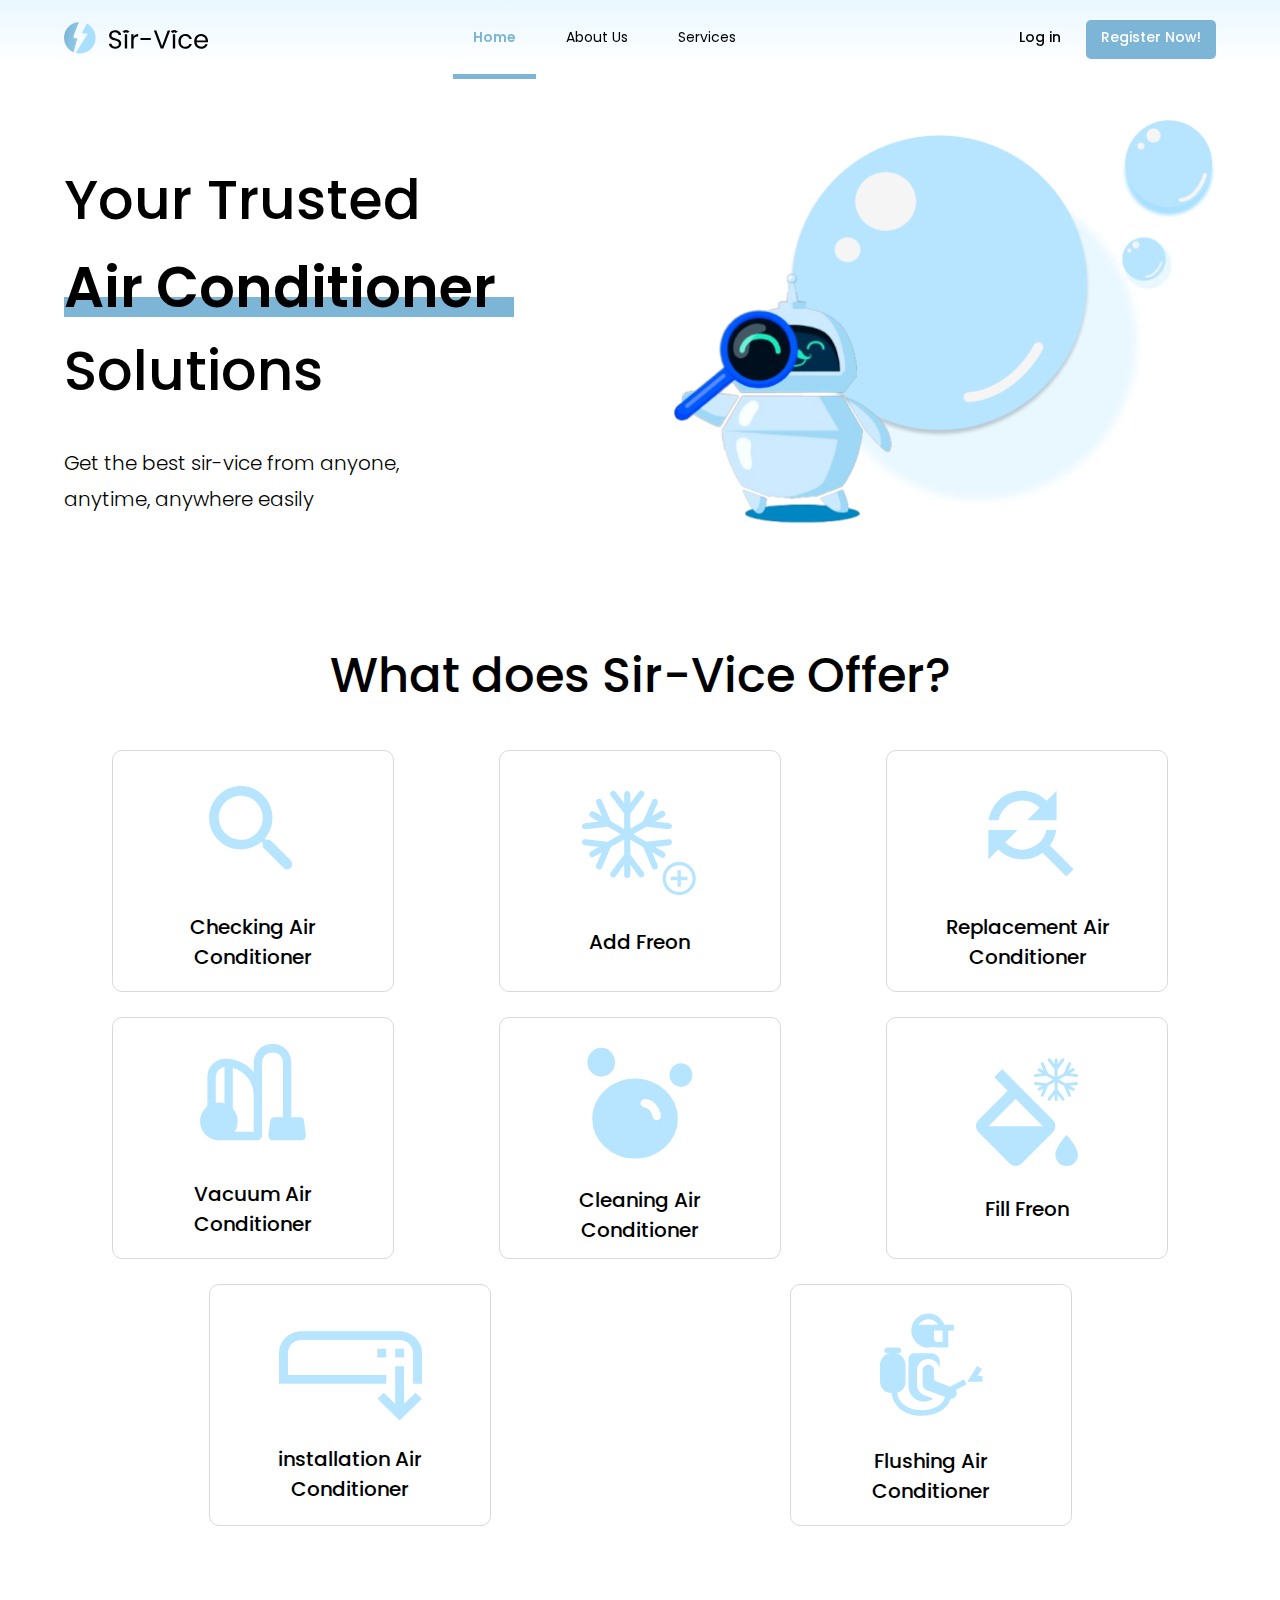
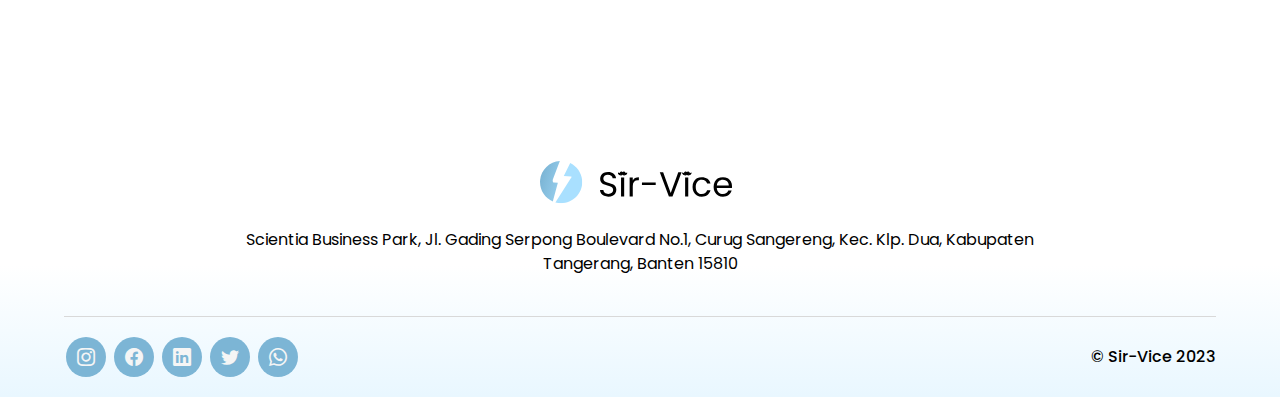
==== commit 8fa4309b: "about us section done" ====
--- a/landing-page/index.html
+++ b/landing-page/index.html
@@ -124,7 +124,103 @@
         </section>
 
         <section id="service-offer">
-
+            <div class="container">
+                <h2 class="service-offer-title">What does Sir-Vice Offer?</h2>
+                <div class="offer-cards">
+                    <div class="card">
+                        <div class="service-icon">
+                            <svg width="118" height="118" viewBox="0 0 118 118" fill="none" xmlns="http://www.w3.org/2000/svg">
+                                <path d="M76.0617 68.7492H72.2105L70.8455 67.433C73.8921 63.8935 76.1187 59.7245 77.366 55.2241C78.6133 50.7237 78.8505 46.0032 78.0605 41.4005C75.7692 27.848 64.4592 17.0255 50.8092 15.368C46.0103 14.7609 41.1362 15.2596 36.5597 16.826C31.9832 18.3924 27.8257 20.985 24.4054 24.4054C20.985 27.8257 18.3924 31.9832 16.826 36.5597C15.2596 41.1362 14.7609 46.0103 15.368 50.8092C17.0255 64.4592 27.848 75.7692 41.4005 78.0605C46.0032 78.8505 50.7237 78.6133 55.2241 77.366C59.7245 76.1187 63.8935 73.8921 67.433 70.8455L68.7492 72.2105V76.0617L89.468 96.7805C91.4667 98.7792 94.733 98.7792 96.7317 96.7805C98.7305 94.7817 98.7305 91.5155 96.7317 89.5167L76.0617 68.7492ZM46.8117 68.7492C34.673 68.7492 24.8742 58.9505 24.8742 46.8117C24.8742 34.673 34.673 24.8742 46.8117 24.8742C58.9505 24.8742 68.7492 34.673 68.7492 46.8117C68.7492 58.9505 58.9505 68.7492 46.8117 68.7492Z" fill="#B7E5FF"/>
+                            </svg>                                
+                        </div>
+                        <p class="service-detail-title">Checking Air Conditioner</p>
+                    </div>
+
+                    <div class="card">
+                        <div class="service-icon">
+                            <svg width="121" height="118" viewBox="0 0 121 118" fill="none" xmlns="http://www.w3.org/2000/svg">
+                                <path d="M89.5449 53.1342L67.2535 55.7604L54.1685 48.2058L67.2535 40.6512L89.5449 43.2775C89.6677 43.292 89.7899 43.2991 89.9107 43.2991C91.4575 43.2991 92.7939 42.1411 92.9793 40.567C93.1792 38.8702 91.9657 37.3325 90.2688 37.1326L76.2159 35.477L84.9704 30.4225C86.4502 29.5681 86.9572 27.676 86.1027 26.1963C85.2485 24.7165 83.3566 24.2094 81.8767 25.0638L73.1219 30.1182L78.7145 17.1202C79.3899 15.5506 78.665 13.7309 77.0954 13.0555C75.5264 12.3804 73.7062 13.105 73.0308 14.6746L64.1596 35.2927L51.3415 42.6933V27.5836L64.7613 9.59204C65.783 8.22235 65.5008 6.28398 64.1313 5.26248C62.7616 4.24098 60.8232 4.52298 59.8017 5.89267L51.3415 17.2349V8.16648C51.3415 6.45779 49.9563 5.07273 48.2478 5.07273C46.5393 5.07273 45.154 6.45779 45.154 8.16648V17.2351L36.6937 5.89267C35.672 4.52298 33.7334 4.24116 32.3641 5.26248C30.9944 6.28416 30.7124 8.22254 31.7339 9.59204L45.154 27.5838V43.0012L31.802 35.2923L22.9308 14.6746C22.2554 13.1052 20.4357 12.3804 18.8662 13.0555C17.2966 13.7309 16.5717 15.5508 17.2471 17.1202L22.8399 30.1182L14.9862 25.5839C13.5065 24.7299 11.6144 25.2367 10.76 26.7164C9.90573 28.1962 10.4125 30.0882 11.8925 30.9427L19.7461 35.477L5.69298 37.1326C3.9961 37.3325 2.7826 38.8702 2.98248 40.567C3.16792 42.1411 4.50423 43.2993 6.0511 43.2991C6.17185 43.2991 6.2941 43.292 6.41692 43.2775L28.7084 40.6512L41.7935 48.2056L28.7084 55.7604L6.4171 53.1342C4.71967 52.9345 3.18254 54.1477 2.98266 55.8447C2.78279 57.5416 3.99629 59.0793 5.69317 59.2792L19.7461 60.9348L11.8927 65.4689C10.4129 66.3232 9.90592 68.2152 10.7602 69.695C11.3332 70.6876 12.373 71.2424 13.4424 71.2424C13.9672 71.2424 14.4991 71.1085 14.9862 70.8273L22.84 66.293L17.2471 79.2912C16.5717 80.8608 17.2968 82.6805 18.8662 83.3559C19.2518 83.5225 19.6674 83.6085 20.0875 83.6086C21.2862 83.6086 22.4272 82.9079 22.931 81.737L31.8024 61.1189L45.1542 53.4102V68.5195L31.7341 86.5113C30.7126 87.881 30.9946 89.8194 32.3643 90.8409C32.8975 91.24 33.5457 91.4555 34.2117 91.4549C35.155 91.4549 36.0865 91.025 36.694 90.2107L45.1544 78.8682V88.9773C45.1544 90.6858 46.5395 92.071 48.2482 92.071C49.9569 92.071 51.3419 90.6858 51.3419 88.9773V78.8684L59.8021 90.2107C60.8236 91.5805 62.7624 91.8624 64.1317 90.8407C65.5014 89.8192 65.7835 87.8808 64.7617 86.5111L51.3419 68.5195V53.7181L64.16 61.1185L73.0314 81.7366C73.5352 82.9075 74.6759 83.6082 75.8746 83.6082C76.2947 83.6081 76.7103 83.5221 77.096 83.3555C78.6655 82.6801 79.3902 80.8604 78.715 79.2909L73.1223 66.2926L81.877 71.3472C82.3461 71.6191 82.8787 71.7623 83.4209 71.7624C84.49 71.7624 85.5301 71.2074 86.1031 70.2149C86.9575 68.7352 86.4505 66.8431 84.9708 65.9889L76.2164 60.9344L90.2692 59.2788C91.966 59.0789 93.1796 57.541 92.9797 55.8444C92.7794 54.148 91.243 52.9344 89.5449 53.1342Z" fill="#B7E5FF"/>
+                                <path d="M98.5 100.834H101.833V94.1673H108.5V90.834H101.833V84.1673H98.5V90.834H91.8333V94.1673H98.5V100.834ZM100.167 109.167C97.8611 109.167 95.6944 108.73 93.6667 107.854C91.6389 106.98 89.875 105.792 88.375 104.292C86.875 102.792 85.6878 101.028 84.8133 99.0007C83.9378 96.9729 83.5 94.8062 83.5 92.5007C83.5 90.1951 83.9378 88.0284 84.8133 86.0007C85.6878 83.9729 86.875 82.209 88.375 80.709C89.875 79.209 91.6389 78.0212 93.6667 77.1457C95.6944 76.2712 97.8611 75.834 100.167 75.834C102.472 75.834 104.639 76.2712 106.667 77.1457C108.694 78.0212 110.458 79.209 111.958 80.709C113.458 82.209 114.646 83.9729 115.52 86.0007C116.396 88.0284 116.833 90.1951 116.833 92.5007C116.833 94.8062 116.396 96.9729 115.52 99.0007C114.646 101.028 113.458 102.792 111.958 104.292C110.458 105.792 108.694 106.98 106.667 107.854C104.639 108.73 102.472 109.167 100.167 109.167ZM100.167 105.834C103.889 105.834 107.042 104.542 109.625 101.959C112.208 99.3756 113.5 96.2229 113.5 92.5007C113.5 88.7784 112.208 85.6257 109.625 83.0423C107.042 80.459 103.889 79.1673 100.167 79.1673C96.4444 79.1673 93.2917 80.459 90.7083 83.0423C88.125 85.6257 86.8333 88.7784 86.8333 92.5007C86.8333 96.2229 88.125 99.3756 90.7083 101.959C93.2917 104.542 96.4444 105.834 100.167 105.834Z" fill="#B7E5FF"/>
+                            </svg>                             
+                        </div>
+                        <p class="service-detail-title">Add Freon</p>
+                    </div>
+
+                    <div class="card">
+                        <div class="service-icon">
+                            <svg width="118" height="118" viewBox="0 0 118 118" fill="none" xmlns="http://www.w3.org/2000/svg">
+                                <path d="M54.457 29.5463C61.1845 29.5463 67.2783 32.2952 71.7145 36.7132L59.332 49.1817H88.582V19.7286L78.5883 29.7917C75.4231 26.5958 71.6617 24.0614 67.5203 22.3344C63.379 20.6074 58.9395 19.7218 54.457 19.7286C37.2483 19.7286 23.1108 32.5407 20.722 49.1817H30.5695C31.6934 43.6378 34.6849 38.6552 39.0379 35.077C43.3908 31.4989 48.8378 29.5451 54.457 29.5463ZM81.952 74.4132C85.2747 69.8789 87.4197 64.5805 88.192 58.9994H78.3445C77.2207 64.5433 74.2291 69.5259 69.8762 73.104C65.5232 76.6821 60.0762 78.636 54.457 78.6348C47.7295 78.6348 41.6358 75.8858 37.1995 71.4679L49.582 58.9994H20.332V88.4525L30.3258 78.3894C33.491 81.5853 37.2524 84.1197 41.3937 85.8467C45.5351 87.5737 49.9746 88.4593 54.457 88.4525C62.0133 88.4525 68.9845 85.949 74.6395 81.7765L98.332 105.584L105.596 98.2702L81.952 74.4132Z" fill="#B7E5FF"/>
+                            </svg>
+                        </div>
+                        <p class="service-detail-title">Replacement Air Conditioner</p>
+                    </div>
+
+                    <div class="card">
+                        <div class="service-icon">
+                            <svg width="118" height="118" viewBox="0 0 118 118" fill="none" xmlns="http://www.w3.org/2000/svg">
+                                <mask id="mask0_47_575" style="mask-type:luminance" maskUnits="userSpaceOnUse" x="6" y="6" width="106" height="97">
+                                <path d="M63.875 55.3437V24.875C63.875 17.5625 68.75 10.25 78.5 10.25C88.25 10.25 93.125 17.5625 93.125 24.875V83.375" stroke="white" stroke-width="8.33333"/>
+                                <path d="M80.3281 83.375H105.922L107.75 98H78.5L80.3281 83.375Z" fill="white" stroke="white" stroke-width="8.33333" stroke-linecap="round" stroke-linejoin="round"/>
+                                <path d="M24.875 98H63.5971C63.7507 98 63.875 97.8781 63.875 97.7221V57.1841C63.875 39.3416 49.4109 24.875 31.5659 24.875C27.852 24.875 24.2902 26.3504 21.664 28.9765C19.0379 31.6027 17.5625 35.1645 17.5625 38.8784V71.1875" stroke="white" stroke-width="8.33333" stroke-linecap="round" stroke-linejoin="round"/>
+                                <path d="M24.875 98C32.9522 98 39.5 91.4522 39.5 83.375C39.5 75.2978 32.9522 68.75 24.875 68.75C16.7978 68.75 10.25 75.2978 10.25 83.375C10.25 91.4522 16.7978 98 24.875 98Z" fill="white" stroke="white" stroke-width="8.33333"/>
+                                <path d="M34.625 24.875V71.1875" stroke="white" stroke-width="8.33333" stroke-linecap="round" stroke-linejoin="round"/>
+                                </mask>
+                                <g mask="url(#mask0_47_575)">
+                                <path d="M0.5 0.5H117.5V117.5H0.5V0.5Z" fill="#B7E5FF"/>
+                                </g>
+                            </svg>
+                        </div>
+                        <p class="service-detail-title">Vacuum Air Conditioner</p>
+                    </div>
+
+                    <div class="card">
+                        <div class="service-icon">
+                            <svg width="116" height="130" viewBox="0 0 116 130" fill="none" xmlns="http://www.w3.org/2000/svg">
+                                <mask id="mask0_47_598" style="mask-type:luminance" maskUnits="userSpaceOnUse" x="5" y="15" width="106" height="112">
+                                <path d="M53.0417 122.39C74.3967 122.39 91.7083 106.346 91.7083 86.5535C91.7083 66.7614 74.3967 50.7168 53.0417 50.7168C31.6867 50.7168 14.375 66.7614 14.375 86.5535C14.375 106.346 31.6867 122.39 53.0417 122.39Z" fill="white" stroke="white" stroke-width="8.33333" stroke-linecap="round" stroke-linejoin="round"/>
+                                <path d="M62.7109 71.1953C65.9324 71.6228 72.3776 73.7551 74.7943 83.9941" stroke="black" stroke-width="8.33333" stroke-linecap="round"/>
+                                <path d="M19.2096 40.4781C24.5484 40.4781 28.8763 35.8939 28.8763 30.239C28.8763 24.5842 24.5484 20 19.2096 20C13.8709 20 9.54297 24.5842 9.54297 30.239C9.54297 35.8939 13.8709 40.4781 19.2096 40.4781Z" fill="white" stroke="white" stroke-width="8.33333" stroke-linecap="round" stroke-linejoin="round"/>
+                                <path d="M98.9609 50.7179C102.965 50.7179 106.211 47.2798 106.211 43.0387C106.211 38.7975 102.965 35.3594 98.9609 35.3594C94.9569 35.3594 91.7109 38.7975 91.7109 43.0387C91.7109 47.2798 94.9569 50.7179 98.9609 50.7179Z" fill="white" stroke="white" stroke-width="8.33333" stroke-linecap="round" stroke-linejoin="round"/>
+                                </mask>
+                                <g mask="url(#mask0_47_598)">
+                                <path d="M-0.125 9.75977H115.875V132.628H-0.125V9.75977Z" fill="#B7E5FF"/>
+                                </g>
+                            </svg>
+                        </div>
+                        <p class="service-detail-title">Cleaning Air Conditioner</p>
+                    </div>
+
+                    <div class="card">
+                        <div class="service-icon">
+                            <svg width="118" height="118" viewBox="0 0 118 118" fill="none" xmlns="http://www.w3.org/2000/svg">
+                                <path d="M108.308 28.9429L97.3946 30.2286L90.9883 26.53L97.3946 22.8314L108.308 24.1172C108.368 24.1243 108.428 24.1278 108.487 24.1278C109.244 24.1278 109.899 23.5609 109.989 22.7902C110.087 21.9595 109.493 21.2066 108.662 21.1088L101.782 20.2982L106.068 17.8237C106.793 17.4053 107.041 16.479 106.623 15.7545C106.205 15.0301 105.278 14.7818 104.554 15.2001L100.268 17.6747L103.006 11.311C103.336 10.5426 102.981 9.65171 102.213 9.32106C101.445 8.9905 100.554 9.34529 100.223 10.1137L95.8798 20.208L89.6043 23.8312V16.4338L96.1744 7.62538C96.6746 6.95481 96.5364 6.00581 95.866 5.5057C95.1954 5.00559 94.2464 5.14365 93.7463 5.81423L89.6043 11.3672V6.92745C89.6043 6.09091 88.9261 5.4128 88.0897 5.4128C87.2532 5.4128 86.575 6.09091 86.575 6.92745V11.3673L82.4329 5.81423C81.9327 5.14365 80.9837 5.00568 80.3133 5.5057C79.6427 6.0059 79.5046 6.9549 80.0047 7.62538L86.575 16.4338V23.9819L80.0381 20.2078L75.6949 10.1137C75.3642 9.34538 74.4733 8.9905 73.7049 9.32106C72.9365 9.65171 72.5816 10.5427 72.9122 11.311L75.6504 17.6747L71.8054 15.4547C71.0809 15.0366 70.1546 15.2847 69.7362 16.0092C69.318 16.7337 69.5661 17.66 70.2907 18.0783L74.1357 20.2982L67.2555 21.1088C66.4248 21.2066 65.8307 21.9595 65.9285 22.7902C66.0193 23.5609 66.6735 24.1279 67.4309 24.1278C67.49 24.1278 67.5498 24.1243 67.61 24.1172L78.5235 22.8314L84.9297 26.5299L78.5235 30.2286L67.61 28.9429C66.779 28.8452 66.0265 29.4391 65.9286 30.2699C65.8308 31.1007 66.4249 31.8535 67.2556 31.9514L74.1357 32.7619L70.2908 34.9818C69.5663 35.4 69.3181 36.3263 69.7363 37.0508C70.0169 37.5368 70.526 37.8084 71.0495 37.8084C71.3064 37.8084 71.5669 37.7428 71.8054 37.6051L75.6504 35.3852L72.9122 41.7489C72.5816 42.5174 72.9366 43.4083 73.7049 43.7389C73.8937 43.8205 74.0972 43.8626 74.3029 43.8627C74.8897 43.8627 75.4483 43.5196 75.695 42.9463L80.0382 32.8521L86.5751 29.078V36.4753L80.0048 45.2838C79.5047 45.9543 79.6428 46.9033 80.3134 47.4035C80.5744 47.5989 80.8918 47.7044 81.2178 47.7041C81.6797 47.7041 82.1357 47.4936 82.4331 47.0949L86.5752 41.5419V46.4911C86.5752 47.3275 87.2533 48.0057 88.0898 48.0057C88.9264 48.0057 89.6045 47.3275 89.6045 46.4911V41.5419L93.7465 47.0949C94.2466 47.7656 95.1957 47.9036 95.8661 47.4034C96.5367 46.9033 96.6749 45.9543 96.1746 45.2837L89.6045 36.4753V29.2288L95.88 32.8519L100.223 42.9462C100.47 43.5194 101.028 43.8625 101.615 43.8625C101.821 43.8624 102.024 43.8203 102.213 43.7387C102.982 43.4081 103.336 42.5172 103.006 41.7488L100.268 35.385L104.554 37.8597C104.784 37.9928 105.044 38.0629 105.31 38.0629C105.833 38.0629 106.342 37.7912 106.623 37.3053C107.041 36.5809 106.793 35.6546 106.069 35.2363L101.783 32.7618L108.663 31.9512C109.493 31.8533 110.087 31.1004 109.99 30.2697C109.892 29.4393 109.139 28.8451 108.308 28.9429Z" fill="#B7E5FF"/>
+                                <path d="M98.6682 81.7231C98.6682 81.7231 87.3365 94.1049 87.3365 101.694C87.3365 104.72 88.5304 107.623 90.6555 109.763C92.7806 111.903 95.6629 113.105 98.6682 113.105C101.674 113.105 104.556 111.903 106.681 109.763C108.806 107.623 110 104.72 110 101.694C110 94.1049 98.6682 81.7231 98.6682 81.7231ZM20.5358 73.1643L47.6753 45.8331L74.8149 73.1643M84.8435 67.1161L34.1905 16.1055L26.2016 24.1508L39.6864 37.7308L10.5072 67.1161C7.16428 70.3114 7.16428 75.8461 10.5072 79.2125L41.6695 110.595C43.3126 112.25 45.5223 113.105 47.6753 113.105C49.8284 113.105 52.0381 112.25 53.6812 110.595L84.8435 79.2125C88.1864 75.8461 88.1864 70.3114 84.8435 67.1161Z" fill="#B7E5FF"/>
+                            </svg>
+                        </div>
+                        <p class="service-detail-title">Fill Freon</p>
+                    </div>
+
+                    <div class="card">
+                        <div class="service-icon">
+                            <svg width="144" height="115" viewBox="0 0 144 115" fill="none" xmlns="http://www.w3.org/2000/svg">
+                                <path d="M121.656 25.2051C124.729 25.2051 127.615 25.7747 130.314 26.9141C133.014 28.0534 135.365 29.6257 137.367 31.6309C139.368 33.6361 140.974 35.9603 142.185 38.6035C143.395 41.2467 144 44.0723 144 47.0801V77.7051H135.062V47.0801C135.062 45.2572 134.713 43.5482 134.015 41.9531C133.317 40.3581 132.363 38.9681 131.152 37.7832C129.942 36.5983 128.522 35.6641 126.893 34.9805C125.264 34.2969 123.518 33.9551 121.656 33.9551H23.3438C21.4818 33.9551 19.7362 34.2969 18.1069 34.9805C16.4777 35.6641 15.0579 36.5983 13.8477 37.7832C12.6374 38.9681 11.6831 40.3581 10.9849 41.9531C10.2866 43.5482 9.9375 45.2572 9.9375 47.0801V68.9551H108.25V77.7051H1V47.0801C1 44.0723 1.58187 41.2467 2.74561 38.6035C3.90934 35.9603 5.49202 33.6589 7.49365 31.6992C9.49528 29.7396 11.8693 28.1673 14.6157 26.9824C17.3621 25.7975 20.2715 25.2051 23.3438 25.2051H121.656ZM137.506 86.6602L143.791 92.8125L121.656 114.482L99.522 92.8125L105.806 86.6602L117.188 97.7344V60.2051H126.125V97.7344L137.506 86.6602ZM126.125 51.4551H117.188V42.7051H126.125V51.4551ZM99.3125 42.7051H108.25V51.4551H99.3125V42.7051Z" fill="#B7E5FF"/>
+                            </svg>
+                        </div>
+                        <p class="service-detail-title">installation Air Conditioner</p>
+                    </div>
+
+                    <div class="card">
+                        <div class="service-icon">
+                            <svg width="117" height="118" viewBox="0 0 117 118" fill="none" xmlns="http://www.w3.org/2000/svg">
+                                <path fill-rule="evenodd" clip-rule="evenodd" d="M61.3691 41.8706C62.4383 42.354 63.627 42.6213 64.8754 42.6213H76.2504V25.5588H81.9379V19.8713H72.437C71.3214 16.7184 69.3039 13.9629 66.6352 11.9472C63.9664 9.9315 60.7641 8.74455 57.4263 8.53389C54.0885 8.32323 50.7624 9.09814 47.8614 10.7623C44.9604 12.4265 42.6125 14.9065 41.1094 17.8941C39.6063 20.8818 39.0144 24.2452 39.4072 27.5665C39.8 30.8878 41.1602 34.0204 43.3188 36.575C45.4773 39.1296 48.3391 40.9934 51.5482 41.935C54.7574 42.8765 58.1725 42.8541 61.3691 41.8706ZM56.3442 14.1838C52.1354 14.1838 48.4585 16.4702 46.4906 19.8713H66.1978C65.1996 18.1414 63.7634 16.7048 62.0336 15.7064C60.3038 14.708 58.3415 14.1828 56.3442 14.1838ZM64.8754 36.9338C64.1212 36.9338 63.3979 36.6342 62.8646 36.1009C62.3313 35.5676 62.0317 34.8443 62.0317 34.0901V25.5588H70.5629V36.9338H64.8754Z" fill="#B7E5FF"/>
+                                <path d="M19.375 48.3086C16.3582 48.3086 13.4649 49.507 11.3317 51.6403C9.19843 53.7735 8 56.6668 8 59.6836V76.7461C8 79.7629 9.19843 82.6562 11.3317 84.7894C13.4649 86.9227 16.3582 88.1211 19.375 88.1211H19.5286C20.2594 94.8039 23.5667 100.292 28.5034 104.188C34.0687 108.576 41.5904 110.871 49.6894 110.871C62.6341 110.871 74.6006 105.659 78.616 93.7887C79.6768 93.8775 80.7413 93.6669 81.6884 93.181C82.6355 92.695 83.4274 91.9531 83.9739 91.0395C84.5204 90.126 84.7997 89.0775 84.78 88.0131C84.7604 86.9488 84.4426 85.9113 83.8627 85.0186L94.6348 79.1548L91.9162 74.1611L78.107 81.6772L63.8768 76.3394H63.8712C63.3298 76.1352 62.8637 75.7707 62.5349 75.2946C62.2062 74.8185 62.0305 74.2534 62.0312 73.6748V65.3711C62.0312 63.8627 61.432 62.416 60.3654 61.3494C59.2988 60.2828 57.8522 59.6836 56.3438 59.6836C54.8353 59.6836 53.3887 60.2828 52.3221 61.3494C51.2555 62.416 50.6562 63.8627 50.6562 65.3711V79.5898C50.6561 80.7479 51.0095 81.8783 51.6691 82.8301C52.3287 83.7819 53.2631 84.5097 54.3474 84.9162L73.2186 91.9914C70.2696 100.599 61.38 105.184 49.6894 105.184C42.617 105.184 36.4062 103.173 32.0297 99.7207C28.2958 96.7775 25.8189 92.7365 25.2104 87.7258C27.6185 87.0684 29.7436 85.6374 31.2585 83.6534C32.7734 81.6694 33.5939 79.2423 33.5938 76.7461V59.6836C33.5938 56.6668 32.3953 53.7735 30.2621 51.6403C28.1289 49.507 25.2356 48.3086 22.2188 48.3086H26.4844C27.2386 48.3086 27.9619 48.009 28.4952 47.4757C29.0285 46.9424 29.3281 46.2191 29.3281 45.4648C29.3281 44.7106 29.0285 43.9873 28.4952 43.454C27.9619 42.9207 27.2386 42.6211 26.4844 42.6211H15.1094C14.3552 42.6211 13.6318 42.9207 13.0985 43.454C12.5652 43.9873 12.2656 44.7106 12.2656 45.4648C12.2656 46.2191 12.5652 46.9424 13.0985 47.4757C13.6318 48.009 14.3552 48.3086 15.1094 48.3086H19.375ZM109.943 64.0345L105.12 61.0202L95.2917 76.7461H110.375V71.0586H105.552L109.943 64.0345Z" fill="#B7E5FF"/>
+                                <path d="M42.125 48.3086C40.6166 48.3086 39.1699 48.9078 38.1033 49.9744C37.0367 51.041 36.4375 52.4877 36.4375 53.9961V81.0117C36.4376 83.9037 37.2395 86.739 38.7541 89.2026C40.2687 91.6662 42.4367 93.6617 45.0172 94.9673C47.5977 96.2729 50.4897 96.8374 53.3717 96.5982C56.2538 96.359 59.0131 95.3255 61.3431 93.6124L52.3511 90.2397C50.1829 89.4269 48.3144 87.9718 46.9952 86.0688C45.676 84.1657 44.969 81.9054 44.9688 79.5898V65.3711C44.9688 62.3543 46.1672 59.461 48.3004 57.3278C50.4336 55.1945 53.3269 53.9961 56.3438 53.9961C59.3606 53.9961 62.2539 55.1945 64.3871 57.3278C66.5203 59.461 67.7188 62.3543 67.7188 65.3711V56.8398C67.7188 54.5772 66.8199 52.4073 65.22 50.8073C63.6201 49.2074 61.4501 48.3086 59.1875 48.3086H42.125Z" fill="#B7E5FF"/>
+                            </svg>
+                        </div>
+                        <p class="service-detail-title">Flushing Air Conditioner</p>
+                    </div>
+                </div>
+            </div>
         </section>
 
         <section id="why-sirvice">
--- a/assets/css/style.css
+++ b/assets/css/style.css
@@ -181,3 +181,69 @@
 }
 /* End of Welcome Section */
 
+
+/* Service Offer Section */
+#service-offer {
+    padding: 100px 0;
+}
+
+#service-offer > .container > h2.service-offer-title {
+    font-size: 48px;
+    text-align: center;
+    margin-bottom: 50px;
+    font-weight: 500;
+}
+
+#service-offer > .container > .offer-cards {
+    display: flex;
+    flex-wrap: wrap;
+    justify-content: center;
+    align-items: stretch;
+    gap: 10px;
+    height: 100%;
+}
+
+#service-offer > .container > .offer-cards > .card {
+    margin: 0 auto 15px;
+    width: 200px;
+    height: 200px;
+    background-color: var(--background-color);
+    border-radius: 10px;
+    display: flex;
+    flex-direction: column;
+    justify-content: center;
+    align-items: center;
+    gap: 20px;
+    padding: 20px 40px;
+    border: 1px solid var(--border-color);
+    transition: all 0.2s ease-in-out;
+}
+
+#service-offer > .container > .offer-cards > .card:hover {
+    box-shadow: 0 0 10px rgba(0, 0, 0, 0.2);
+    transition: all 0.2s ease-in-out;
+}
+
+#service-offer > .container > .offer-cards > .card > .service-detail-title {
+    font-size: 20px;
+    line-height: 30px;
+    font-weight: 500;
+    text-align: center;
+}
+
+@media screen and (max-width: 900px) {
+    #service-offer > .container > h2.service-offer-title {
+        font-size: 30px;
+        line-height: 56px;
+    }
+}
+
+@media screen and (max-width: 600px) {
+    #service-offer > .container > h2.service-offer-title {
+        font-size: 24px;
+        line-height: 48px;
+    }
+}
+
+
+/* End of Welcome Section */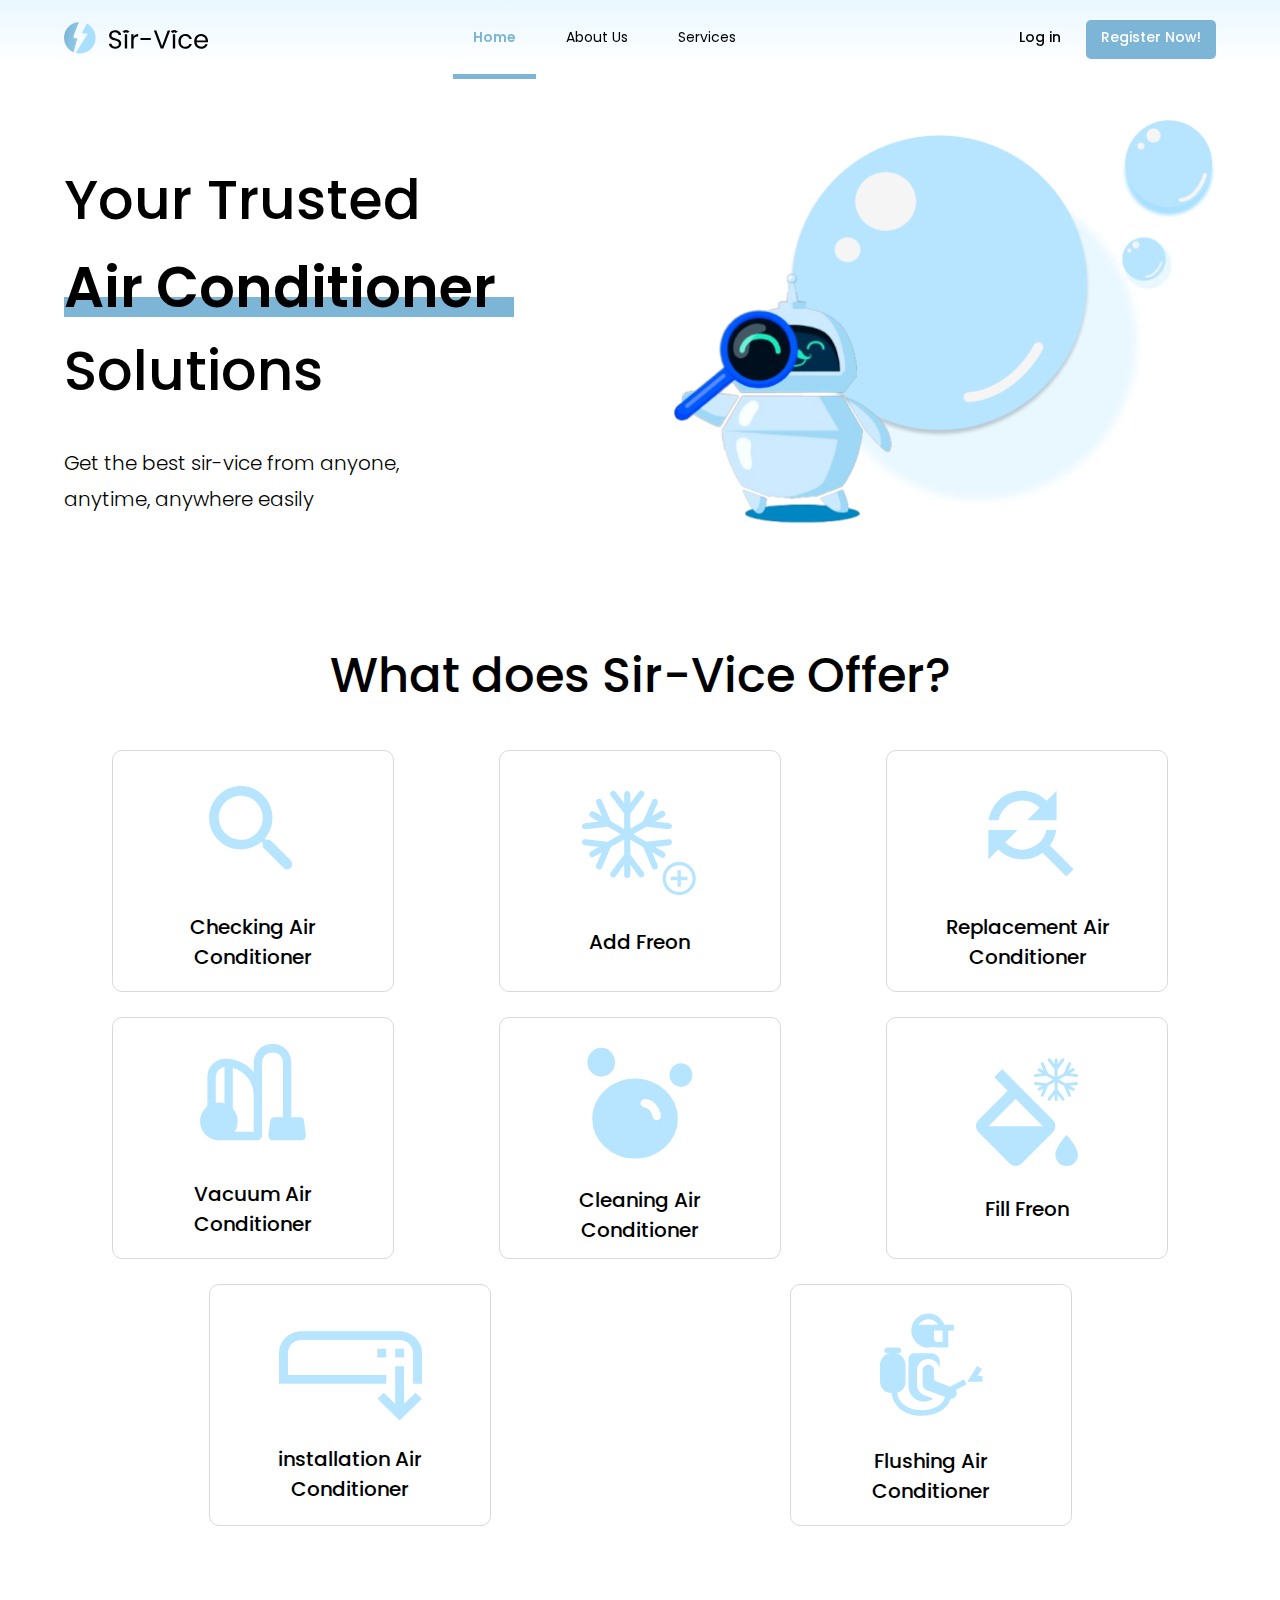
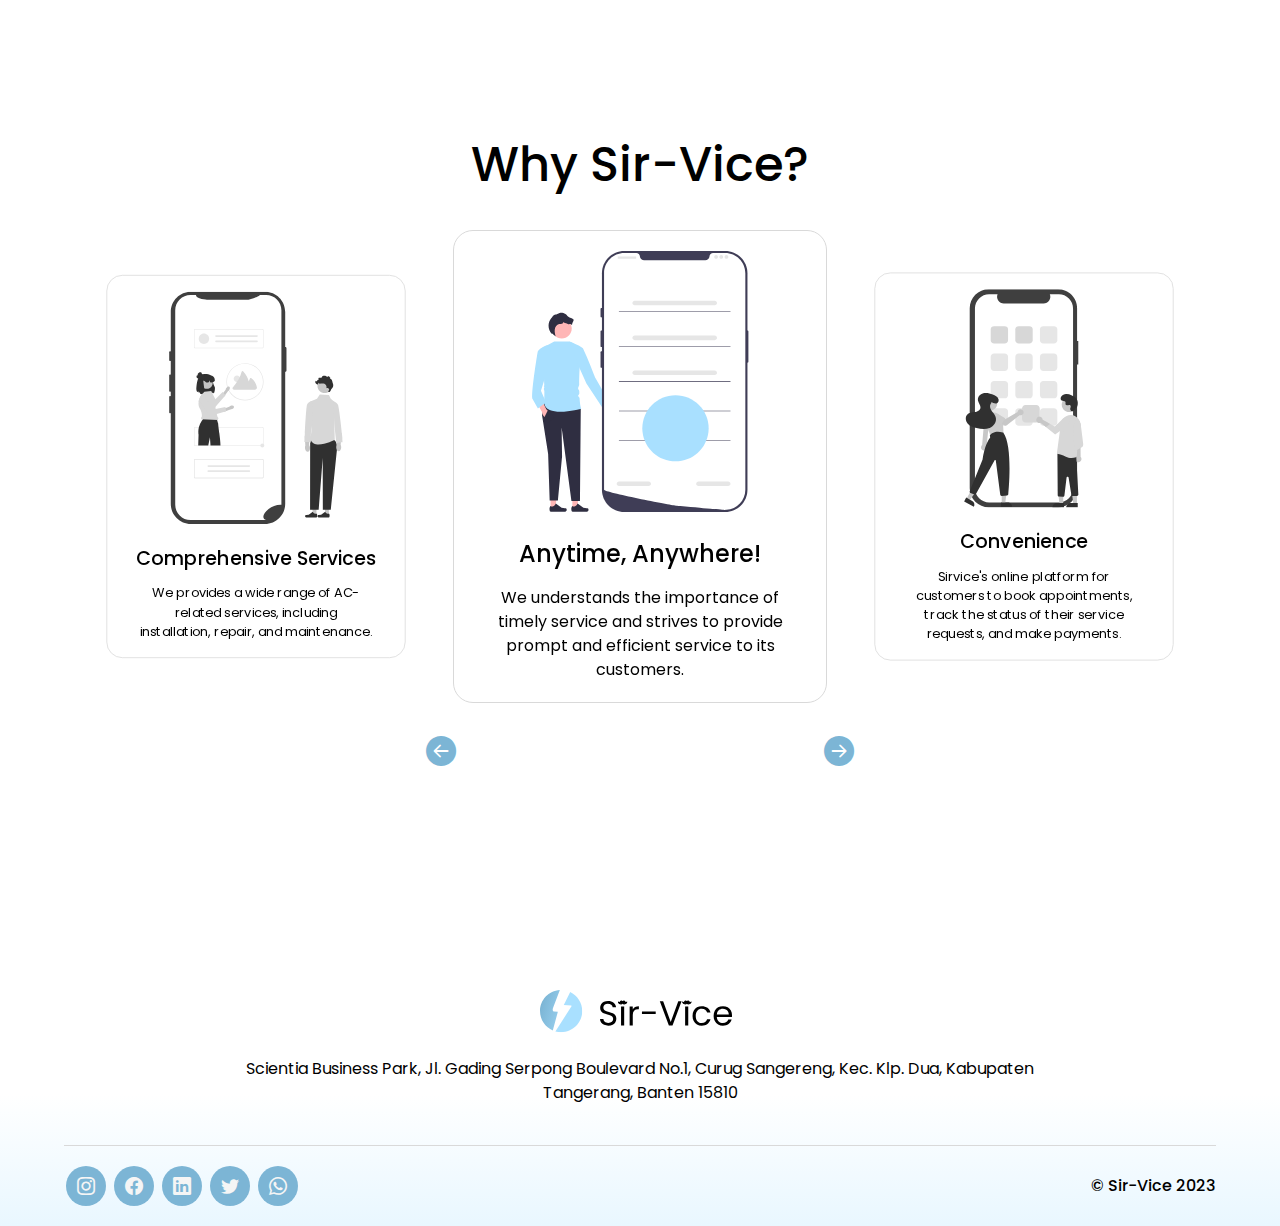
==== commit 3dcbf31e: "why-sirvice section done" ====
--- a/landing-page/index.html
+++ b/landing-page/index.html
@@ -224,7 +224,155 @@
         </section>
 
         <section id="why-sirvice">
-
+            <div class="container">
+                <h2 class="why-sirvice-title">Why Sir-Vice?</h2>
+                <div class="carousel">
+                    <div class="carousel-container">
+                        <div class="why-sirvice-card" id="card1">
+                            <div class="why-sirvice-vector">
+                                <svg width="217" height="291" viewBox="0 0 217 291" fill="none" xmlns="http://www.w3.org/2000/svg">
+                                    <path d="M145.005 68.9719V25.2848C145.005 11.3204 133.692 3.46499e-09 119.736 3.46499e-09H27.2344C13.2786 -0.000228689 1.96507 11.32 1.96484 25.2844V264.955C1.96484 278.92 13.2782 290.24 27.234 290.24H119.735C133.691 290.24 145.004 278.92 145.004 264.955V100.069H145.004C145.883 100.069 146.596 99.3561 146.596 98.4765L146.597 70.5646C146.597 69.685 145.884 68.9719 145.005 68.9719Z" fill="#3F3D56"/>
+                                    <path d="M140.26 23.1825V266.239C125.492 265.332 110.872 282.274 121.102 285.413H26.7022C16.1171 285.415 7.5344 276.831 7.53125 266.239V23.1825C7.5344 12.5912 16.1166 4.00731 26.7014 4.00867H33.6632C31.7673 8.67383 47.0683 10.1916 48.2413 10.1931H96.5877C101.621 10.1867 113.763 5.09592 113.321 4.00867H121.098C131.679 4.01048 140.256 12.5916 140.26 23.1788L140.26 23.1825H140.26V23.1825Z" fill="white"/>
+                                    <path d="M116.423 192.99H32.5377C31.6802 192.989 30.9853 192.294 30.9844 191.436V170.615C30.9855 169.757 31.6803 169.062 32.5377 169.061H116.423C117.28 169.062 117.975 169.757 117.976 170.615V191.436C117.975 192.294 117.28 192.989 116.423 192.99ZM32.5377 169.682C32.0231 169.683 31.606 170.1 31.6055 170.615V191.436C31.606 191.951 32.0231 192.368 32.5377 192.369H116.423C116.937 192.368 117.354 191.951 117.355 191.436V170.615C117.354 170.1 116.937 169.683 116.423 169.682H32.5377Z" fill="#E6E6E6"/>
+                                    <path d="M116.423 233.117H32.5377C31.6802 233.116 30.9853 232.421 30.9844 231.563V210.742C30.9855 209.884 31.6803 209.189 32.5377 209.188H116.423C117.28 209.189 117.975 209.884 117.976 210.742V231.563C117.975 232.421 117.28 233.116 116.423 233.117V233.117ZM32.5377 209.809C32.0231 209.81 31.606 210.227 31.6055 210.742V231.563C31.606 232.078 32.0231 232.495 32.5377 232.496H116.423C116.937 232.495 117.354 232.078 117.355 231.563V210.742C117.354 210.227 116.937 209.81 116.423 209.809H32.5377Z" fill="#E6E6E6"/>
+                                    <path d="M36.9837 107.154C37.078 107.049 37.1723 106.95 37.2694 106.849C39.6365 104.357 40.8811 102.881 43.7702 102.881C44.3062 102.881 46.6694 102.905 47.1591 102.954C49.1878 103.153 50.8103 103.765 52.0265 104.789C53.8222 106.302 54.7224 108.703 54.727 111.993C54.727 112.175 54.7377 112.515 54.7544 112.965C54.8613 115.59 56.6611 118.378 57.0105 119.325C57.5778 120.867 56.6612 125.807 55.9265 126.814C55.4996 127.403 55.4135 125.927 54.1014 126.204C53.8606 126.256 52.8529 128.205 52.5807 128.243C51.1738 128.429 49.7552 128.513 48.3362 128.494C48.1501 128.494 47.9636 128.494 47.7689 128.49H47.7669C47.0947 128.486 46.3768 128.467 45.6148 128.438C43.5916 128.396 41.5763 128.171 39.5937 127.765H39.5917C39.3301 127.706 39.0725 127.64 38.8211 127.568L38.775 127.556L38.7542 127.515C38.3955 126.784 38.191 125.988 38.1534 125.175C37.7698 125.693 37.487 126.278 37.32 126.901L37.2886 127.021L36.6536 124.962C35.7685 124.581 35.5229 125.977 34.9521 125.201C34.4061 124.391 34.0787 123.453 34.0016 122.479C33.7155 119.834 34.8023 109.588 36.9837 107.154L36.9837 107.154Z" fill="#2F2E41"/>
+                                    <path d="M36.2783 192.225H48.8249L50.9288 181.816L51.6112 192.225H64.0824C64.0885 184.51 60.91 165.504 61.2903 165.344C61.6707 165.185 61.0965 164.678 61.0965 164.678L59.0624 157.689L58.8718 157.031H44.349C43.5132 157.817 42.7424 158.669 42.0439 159.579C41.8072 159.881 41.5603 160.207 41.3068 160.559C41.1309 160.808 40.9489 161.07 40.7669 161.345C39.1486 163.755 37.939 166.416 37.1868 169.221V169.223C37.0592 169.703 36.9461 170.194 36.8476 170.696V170.698C36.7599 171.144 36.6823 171.596 36.6215 172.059C36.5754 172.397 36.5358 172.738 36.5064 173.084C36.3319 174.998 36.393 176.927 36.6885 178.827L36.2783 192.225Z" fill="#2F2E41"/>
+                                    <path d="M47.0196 121.413C51.0646 121.413 54.3438 118.132 54.3438 114.084C54.3438 110.037 51.0646 106.755 47.0196 106.755C42.9745 106.755 39.6953 110.037 39.6953 114.084C39.6953 118.132 42.9745 121.413 47.0196 121.413Z" fill="#FFB6B6"/>
+                                    <path d="M42.207 104.976H49.3773C50.2447 104.774 51.1386 104.711 52.0257 104.789C53.1159 104.872 54.1573 105.275 55.0197 105.948C56.3028 106.978 57.0105 108.621 57.0105 110.573C57.007 111.197 57.1351 112.019 57.0105 112.63L56.1388 111.192L55.9084 112.63C55.2469 112.8 55.418 112.833 54.7536 112.965C54.5944 112.997 54.4333 113.028 54.272 113.058C53.4011 113.219 52.5706 113.527 52.5706 113.527L51.5817 113.414C50.9638 112.845 50.8601 111.441 50.5299 110.669C50.4654 110.894 50.3858 111.291 50.3082 111.721C50.1086 112.828 49.143 113.639 48.0187 113.64L47.9996 113.64C45.2486 113.637 45.2496 111.507 42.5787 110.848C42.4028 110.807 44.1987 123.264 44.0252 123.218L38.5239 119.679L39.2342 107.95C39.236 106.308 40.5659 104.978 42.207 104.976L42.207 104.976H42.207H42.207Z" fill="#2F2E41"/>
+                                    <path d="M34.6902 104.326C33.3698 107.027 34.3302 107.634 37.0296 108.955C39.729 110.276 43.1453 111.811 44.4657 109.11C45.7861 106.409 43.4736 104.202 40.7742 102.881C41.3504 100.642 37.4903 99.6163 35.6168 102.985C36.2605 103.524 34.7783 104.986 35.0971 105.763C34.4393 105.231 35.5795 104.214 34.7403 104.317C34.7238 104.32 34.7081 104.322 34.6902 104.326L34.6902 104.326Z" fill="#2F2E41"/>
+                                    <path d="M116.423 233.117H32.5377C31.6802 233.116 30.9853 232.421 30.9844 231.563V210.742C30.9855 209.884 31.6803 209.189 32.5377 209.188H116.423C117.28 209.189 117.975 209.884 117.976 210.742V231.563C117.975 232.421 117.28 233.116 116.423 233.117V233.117ZM32.5377 209.809C32.0231 209.81 31.606 210.227 31.6055 210.742V231.563C31.606 232.078 32.0231 232.495 32.5377 232.496H116.423C116.937 232.495 117.354 232.078 117.355 231.563V210.742C117.354 210.227 116.937 209.81 116.423 209.809H32.5377Z" fill="#E6E6E6"/>
+                                    <path d="M48.8282 216.8C48.2276 216.8 47.7407 217.287 47.7407 217.888C47.7407 218.489 48.2276 218.976 48.8282 218.976H100.091C100.691 218.999 101.196 218.531 101.219 217.93C101.242 217.329 100.774 216.824 100.174 216.801C100.158 216.8 100.142 216.8 100.126 216.8H48.8282V216.8Z" fill="#E6E6E6"/>
+                                    <path d="M48.8282 223.328C48.2276 223.328 47.7407 223.815 47.7407 224.416C47.7407 225.017 48.2276 225.504 48.8282 225.504H100.091C100.691 225.527 101.196 225.059 101.219 224.458C101.242 223.858 100.774 223.352 100.174 223.329C100.158 223.329 100.142 223.328 100.126 223.328H48.8282V223.328Z" fill="#E6E6E6"/>
+                                    <path d="M116.423 70.6573H32.5377C31.6802 70.6564 30.9853 69.961 30.9844 69.103V48.2822C30.9855 47.4242 31.6803 46.729 32.5377 46.7279H116.423C117.28 46.729 117.975 47.4242 117.976 48.2822V69.1034C117.975 69.9613 117.28 70.6566 116.423 70.6577V70.6573ZM32.5377 47.3495C32.0231 47.3499 31.606 47.7672 31.6055 48.2822V69.1034C31.606 69.6184 32.0231 70.0357 32.5377 70.0361H116.423C116.937 70.0357 117.354 69.6184 117.355 69.1034V48.2822C117.354 47.7672 116.937 47.3499 116.423 47.3495H32.5377Z" fill="#E6E6E6"/>
+                                    <path d="M58.48 54.3401C57.8794 54.3401 57.3926 54.8273 57.3926 55.4282C57.3926 56.0292 57.8794 56.5163 58.48 56.5163H109.743C110.343 56.5393 110.848 56.0711 110.871 55.4705C110.894 54.8699 110.426 54.3643 109.826 54.3413C109.81 54.3407 109.794 54.3404 109.778 54.3405H58.48V54.3401H58.48Z" fill="#E6E6E6"/>
+                                    <path d="M58.48 60.8684C57.8794 60.8684 57.3926 61.3556 57.3926 61.9565C57.3926 62.5575 57.8794 63.0446 58.48 63.0446H109.743C110.343 63.0677 110.848 62.5994 110.871 61.9988C110.894 61.3982 110.426 60.8926 109.826 60.8696C109.81 60.869 109.794 60.8687 109.778 60.8688H58.48V60.8684H58.48Z" fill="#E6E6E6"/>
+                                    <path d="M43.4115 65.2205C47.0148 65.2205 49.9358 62.2977 49.9358 58.6922C49.9358 55.0867 47.0148 52.1638 43.4115 52.1638C39.8082 52.1638 36.8872 55.0867 36.8872 58.6922C36.8872 62.2977 39.8082 65.2205 43.4115 65.2205Z" fill="#E6E6E6"/>
+                                    <path d="M1.22066 74.323C0.547453 74.323 0 74.8708 0 75.5444V85.3157C0 85.9894 0.547449 86.5371 1.22066 86.5371C1.89387 86.5371 2.44132 85.9894 2.44132 85.3157V75.5444C2.44132 74.8708 1.89387 74.323 1.22066 74.323Z" fill="#3F3D56"/>
+                                    <path d="M1.22066 103.637C0.547453 103.637 0 104.185 0 104.858V123.79C0 124.464 0.547449 125.012 1.22066 125.012C1.89387 125.012 2.44132 124.464 2.44132 123.79V104.858C2.44132 104.185 1.89387 103.637 1.22066 103.637Z" fill="#3F3D56"/>
+                                    <path d="M1.22066 130.508C0.547453 130.508 0 131.056 0 131.729V150.661C0 151.335 0.547449 151.883 1.22066 151.883C1.89387 151.883 2.44132 151.335 2.44132 150.661V131.729C2.44132 131.056 1.89387 130.508 1.22066 130.508Z" fill="#3F3D56"/>
+                                    <path d="M84.6745 113.039C86.9285 113.039 88.7558 111.21 88.7558 108.955C88.7558 106.699 86.9285 104.871 84.6745 104.871C82.4205 104.871 80.5933 106.699 80.5933 108.955C80.5933 111.21 82.4205 113.039 84.6745 113.039Z" fill="#E6E6E6"/>
+                                    <path d="M102.689 108.289C102.526 108.007 102.232 107.836 101.906 107.836C101.579 107.836 101.285 108.007 101.122 108.289L99.367 112.222C98.671 107.642 96.086 103.675 92.8452 99.9215C92.6044 99.5091 92.1799 99.264 91.7024 99.264C91.2249 99.264 90.8004 99.5091 90.5596 99.9215C89.0269 106.787 84.8258 113.412 79.2801 119.914C78.797 121.119 79.6838 122.431 80.9815 122.431H107.199C108.856 122.431 110.031 120.813 109.518 119.236C108.55 114.799 106.528 110.998 102.689 108.289Z" fill="#A9E0FF"/>
+                                    <path d="M94.7144 89.3527C81.887 89.3527 71.4512 99.7949 71.4512 112.63C71.4512 117.833 73.1653 122.644 76.063 126.523C80.3075 132.216 87.0865 135.908 94.7144 135.908C102.554 135.908 109.501 132.008 113.717 126.045C116.398 122.252 117.978 117.621 117.978 112.63C117.978 99.7949 107.542 89.3527 94.7144 89.3527V89.3527ZM113.264 125.261C109.219 131.191 102.412 135.091 94.7144 135.091C87.2253 135.091 80.585 131.403 76.5079 125.751C73.8387 122.06 72.2674 117.523 72.2674 112.63C72.2674 100.244 82.3359 90.1694 94.7144 90.1694C107.089 90.1694 117.161 100.244 117.161 112.63C117.161 117.31 115.725 121.659 113.264 125.261Z" fill="#E6E6E6"/>
+                                    <path d="M71.3725 120.425C72.4379 118.84 74.1191 118.104 75.1276 118.782C76.136 119.461 76.0898 121.296 75.0244 122.882C74.5581 123.576 73.9737 124.107 73.3794 124.428L68.7807 131.091L65.7021 128.865L70.5623 122.533C70.6351 121.861 70.9062 121.119 71.3725 120.425L71.3725 120.425Z" fill="#FFB6B6"/>
+                                    <path d="M70.4349 129.325L57.8483 143.79L56.6892 145.121L51.2979 143.169L42.9803 140.151H42.9762L36.7563 137.897C36.8217 137.346 36.9114 136.799 37.0298 136.256C37.1563 135.659 37.3114 135.067 37.4991 134.483C38.0623 132.719 38.8908 131.041 39.9601 129.513C40.3601 129.677 40.7601 129.873 41.1641 130.097L50.4367 134.116L55.5955 136.349L57.7055 134.291L66.7945 125.421L67.6433 126.332L67.6474 126.336L70.1819 129.056L70.186 129.06L70.4349 129.325H70.4349Z" fill="#A9E0FF"/>
+                                    <path d="M60.954 160.252L39.8784 159.341C40.1927 158.692 39.7152 158.018 39.8743 157.45C40.0172 156.956 40.8171 156.56 40.8416 156.099C40.9885 153.599 40.609 149.532 37.7439 145.166C37.1521 144.26 36.8624 143.075 36.7277 141.756C36.593 140.458 36.6052 139.167 36.7562 137.897C36.8215 137.346 36.9113 136.799 37.0297 136.256C37.1562 135.659 37.3113 135.067 37.499 134.483C38.0622 132.719 38.8907 131.041 39.96 129.513C40.0294 129.407 40.1029 129.305 40.1763 129.203C40.5722 128.656 40.9967 128.129 41.4538 127.622C41.9802 127.038 42.5476 126.483 43.1475 125.96L44.0576 125.172L52.5222 124.021L56.9503 132.797L57.7054 134.291L58.5216 135.908C58.0523 138.11 57.8441 140.066 57.8115 141.85C57.7992 142.52 57.8115 143.165 57.8482 143.79C57.9013 144.766 57.9992 145.693 58.138 146.583C58.4727 148.768 59.0073 150.753 59.5093 152.762C59.7746 153.812 60.0276 154.865 60.2358 155.96C60.3337 156.474 61.3663 157.487 61.5132 157.953C61.7132 158.577 60.652 159.725 60.954 160.252V160.252Z" fill="#A9E0FF"/>
+                                    <path d="M76.868 142.649C78.6318 141.917 80.4391 142.234 80.9048 143.357C81.3706 144.48 80.3183 145.984 78.5546 146.716C77.7825 147.037 77.0021 147.156 76.3296 147.095L68.8172 150.104L67.481 146.547L75.0285 143.958C75.4603 143.438 76.096 142.97 76.868 142.649L76.868 142.649Z" fill="#FFB6B6"/>
+                                    <path d="M37.4991 134.483C37.3114 135.067 37.1563 135.659 37.0298 136.256L50.9877 155.11L59.5094 152.762L71.1736 149.548L71.1124 149.185L70.5002 145.509L70.2962 144.28L58.1381 146.583L54.9261 147.192L49.494 138.832H49.4899L46.3514 134.001C44.8658 131.122 42.6089 129.464 40.1764 129.203L37.4991 134.483H37.4991Z" fill="#A9E0FF"/>
+                                    <path d="M116.423 194.835C117.784 194.835 118.888 193.731 118.888 192.369C118.888 191.006 117.784 189.902 116.423 189.902C115.061 189.902 113.958 191.006 113.958 192.369C113.958 193.731 115.061 194.835 116.423 194.835Z" fill="#E6E6E6"/>
+                                    <path d="M184.085 279.777L179.991 279.777L178.044 263.977L184.086 263.977L184.085 279.777Z" fill="#FFB6B6"/>
+                                    <path d="M170.059 279.684C169.932 279.899 169.865 280.592 169.865 280.842C169.865 281.61 170.487 282.232 171.254 282.232H183.932C184.456 282.232 184.88 281.808 184.88 281.284V280.756C184.88 280.756 185.507 279.169 184.216 277.212C184.216 277.212 182.611 278.744 180.213 276.345L179.506 275.063L174.387 278.809L171.55 279.158C170.929 279.235 170.379 279.146 170.06 279.684H170.059Z" fill="#2F2E41"/>
+                                    <path d="M199.594 279.777L195.5 279.777L193.553 263.977L199.595 263.977L199.594 279.777Z" fill="#FFB6B6"/>
+                                    <path d="M185.568 279.684C185.441 279.899 185.374 280.592 185.374 280.842C185.374 281.61 185.996 282.232 186.763 282.232H199.441C199.964 282.232 200.389 281.808 200.389 281.284V280.756C200.389 280.756 201.016 279.169 199.725 277.212C199.725 277.212 198.12 278.744 195.722 276.345L195.015 275.063L189.896 278.809L187.059 279.158C186.438 279.235 185.888 279.146 185.568 279.684H185.568Z" fill="#2F2E41"/>
+                                    <path d="M176.195 184.953L176.104 272.697H186.829L191.894 207.812L192.039 272.697L201.95 272.581L209.623 197.941C209.623 197.941 210.656 190.148 207.401 186.165C204.147 182.182 176.195 184.953 176.195 184.953V184.953Z" fill="#2F2E41"/>
+                                    <path d="M175.956 194.941C176.175 197.655 174.953 199.968 173.226 200.107C171.5 200.246 169.924 198.159 169.705 195.445C169.61 194.257 169.79 193.145 170.168 192.26L169.387 180.747L174.794 180.495L174.99 191.871C175.505 192.685 175.861 193.753 175.956 194.941Z" fill="#FFB6B6"/>
+                                    <path d="M199.697 129.167L188.188 128.375L184.744 133.806L176.451 137.18V163.945C177.314 166.537 177.76 169.249 177.772 171.98C177.74 177.312 176.371 183.593 176.845 184.969C181.481 198.423 206.98 184.969 206.98 184.969L206.516 170.588L207.145 138.088L201.935 133.929L199.697 129.167Z" fill="#A9E0FF"/>
+                                    <path d="M178.329 136.468L178.193 136.491C175.631 136.925 173.447 138.596 172.357 140.957C170.956 143.99 169 187.95 169 187.95C169 187.95 174.228 187.553 176.83 188.797C176.83 188.797 178.004 182.323 177.3 181.197C176.597 180.072 177.915 168.812 177.915 168.812C180.775 161.328 179.646 149.011 178.329 136.468Z" fill="#A9E0FF"/>
+                                    <path d="M215.028 194.403C215.018 197.126 213.606 199.328 211.874 199.322C210.143 199.316 208.747 197.104 208.756 194.381C208.761 193.189 209.034 192.096 209.484 191.246L209.67 179.708L215.079 179.91L214.322 191.263C214.767 192.117 215.032 193.211 215.028 194.403H215.028Z" fill="#FFB6B6"/>
+                                    <path d="M204.754 137.263L204.891 137.279C207.471 137.584 209.735 139.142 210.943 141.444C212.494 144.403 216.539 182.063 216.41 182.751C216.281 183.438 216.664 188.21 216.664 188.21C216.664 188.21 211.423 188.078 208.887 189.452L206.795 169.546L204.754 137.263Z" fill="#A9E0FF"/>
+                                    <path d="M194.343 126.712C199.301 126.712 203.32 122.69 203.32 117.73C203.32 112.769 199.301 108.747 194.343 108.747C189.386 108.747 185.367 112.769 185.367 117.73C185.367 122.69 189.386 126.712 194.343 126.712Z" fill="#FFB6B6"/>
+                                    <path d="M200.59 125.418C201.838 124.441 201.96 122.577 203.025 121.402C204.806 119.438 205.643 117.325 204.71 114.998C203.885 112.94 204.06 110.409 202.282 109.085C203.155 108.769 200.135 109.085 201.067 107.847C201.998 106.609 200.234 107.098 200.351 106.592C200.468 106.085 198.88 105.156 197.849 106.167C197.693 106.319 197.558 106.49 197.445 106.676C196.395 105.101 193.523 104.486 191.915 105.485C190.338 106.465 191.342 107.854 189.646 107.563C188.848 107.426 187.127 107.315 186.582 107.913C186.07 108.56 187.686 109.879 186.865 109.801C186.07 109.651 184.033 112.262 184.033 112.262L183.277 111.335C182.077 112.118 182.471 114.16 183.679 114.929C184.133 115.218 185.184 115.938 185.712 116.004C186.139 116.057 186.495 114.008 186.936 113.962C187.4 113.914 187.404 115.302 187.849 115.193C189.524 114.782 191.254 114.639 192.973 114.769C195.601 115.141 197.43 118.281 196.457 120.753C197.467 119.761 199.334 120.584 199.856 121.899C200.379 123.214 198.945 123.724 198.558 125.085" fill="#2F2E41"/>
+                                </svg>
+                            </div>
+                            <h2>Comprehensive Services</h2>
+                            <p>We provides a wide range of AC-related services, including installation, repair, and maintenance.</p>
+                        </div>
+                        <div class="why-sirvice-card active" id="card2">
+                            <div class="why-sirvice-vector">
+                                <svg width="232" height="261" viewBox="0 0 232 261" fill="none" xmlns="http://www.w3.org/2000/svg">
+                                    <path d="M88.9485 159.848C90.2669 162.395 90.019 165.14 88.3949 165.977C86.7708 166.815 84.3855 165.428 83.0671 162.88C82.49 161.765 82.2131 160.612 82.2203 159.598L76.7695 148.733L81.9317 146.288L86.7572 157.259C87.5898 157.84 88.3714 158.732 88.9485 159.848Z" fill="#FFB6B6"/>
+                                    <path d="M48.3852 257.884L53.0326 257.883L55.2434 239.989L48.3843 239.989L48.3852 257.884Z" fill="#FFB6B6"/>
+                                    <path d="M64.3077 257.778C64.4524 258.022 64.5288 258.807 64.5288 259.09C64.5288 259.959 63.8226 260.664 62.9515 260.664H48.559C47.9647 260.664 47.4829 260.183 47.4829 259.59V258.992C47.4829 258.992 46.7709 257.194 48.2368 254.978C48.2368 254.978 50.0587 256.713 52.781 253.996L53.5838 252.544L59.3948 256.787L62.6158 257.182C63.3205 257.269 63.9453 257.169 64.3077 257.778Z" fill="#2F2E41"/>
+                                    <path d="M26.5825 257.884L31.2299 257.883L33.4407 239.989L26.5815 239.989L26.5825 257.884Z" fill="#FFB6B6"/>
+                                    <path d="M42.505 257.778C42.6497 258.022 42.7261 258.807 42.7261 259.09C42.7261 259.959 42.0199 260.664 41.1487 260.664H26.7563C26.162 260.664 25.6802 260.183 25.6802 259.59V258.992C25.6802 258.992 24.9682 257.194 26.4341 254.978C26.4341 254.978 28.2559 256.713 30.9782 253.996L31.781 252.544L37.5921 256.787L40.8131 257.182C41.5178 257.269 42.1425 257.169 42.505 257.778Z" fill="#2F2E41"/>
+                                    <path d="M20.0037 152.302L18.0459 164.246L24.1369 202.9L25.6597 249.589H33.8833L38.0593 205.506L37.6242 176.407L47.4134 250.023H55.959L56.7674 157.731L20.0037 152.302Z" fill="#2F2E41"/>
+                                    <path d="M30.228 90.4122H45.6235L58.9429 98.2299C56.8699 97.7039 55.2684 116.903 55.2139 133.867C55.2103 134.994 54.0913 136.29 54.1017 137.391C54.1106 138.34 55.247 139.098 55.2668 140.018C55.2852 140.878 55.3084 141.724 55.3367 142.552C55.3601 143.24 54.0713 144.151 54.1017 144.813C54.1405 145.658 55.5008 146.245 55.5513 147.04C55.8618 151.931 56.397 155.805 57.2026 157.731C57.2026 157.731 22.8318 167.286 20.2213 152.519C20.2213 152.519 20.3704 147.212 20.3495 139.882C20.3476 139.232 19.7928 138.642 19.7881 137.962C19.7846 137.457 20.3318 136.867 20.3264 136.348C20.322 135.921 19.7938 135.543 19.7881 135.108C19.7847 134.848 20.3041 134.533 20.3002 134.271C20.0915 120.333 19.154 102.768 15.8706 98.2299L30.228 90.4122V90.4122Z" fill="#A9E0FF"/>
+                                    <path d="M45.4556 90.4123C45.4556 90.4123 55.4316 94.0313 58.597 96.9143C60.2791 98.4463 71.56 127.329 71.56 127.329L87.2286 154.569L79.0841 157.657L62.4234 132.541L55.0272 116.037L45.4556 90.4123Z" fill="#A9E0FF"/>
+                                    <path d="M24.7636 160.878C26.2186 163.351 26.1204 166.104 24.5443 167.029C22.9681 167.953 20.5109 166.698 19.0559 164.226C18.419 163.143 18.0797 162.007 18.0317 160.994L11.998 150.44L17.0196 147.719L22.4347 158.412C23.2977 158.947 24.1267 159.796 24.7636 160.878Z" fill="#FFB6B6"/>
+                                    <path d="M28.0528 103.876L23.7021 93.8868C23.7021 93.8868 13.4778 97.1441 13.4778 101.922C13.4778 101.922 7.38681 138.404 8.25696 147.525L13.9129 157.514L21.9618 151.216L16.9584 139.707L28.0528 103.876Z" fill="#A9E0FF"/>
+                                    <path d="M19.105 168.774L24.237 158.6L30.2281 166.852L24.8361 172.063L19.105 168.774Z" fill="#2F2E41"/>
+                                    <path d="M37.7807 87.5426C43.2798 87.5426 47.7378 83.0924 47.7378 77.6029C47.7378 72.1134 43.2798 67.6633 37.7807 67.6633C32.2816 67.6633 27.8237 72.1134 27.8237 77.6029C27.8237 83.0924 32.2816 87.5426 37.7807 87.5426Z" fill="#FFB6B6"/>
+                                    <path d="M45.5451 66.4995C43.8148 65.9463 42.9961 63.8917 41.4133 63.0011C39.6629 62.0161 37.569 61.4013 35.6387 61.9586C34.4544 62.3005 33.4226 63.0563 32.2375 63.3953C32.0303 63.4546 31.8123 63.4955 31.5911 63.5165C30.3165 63.6377 29.2222 64.4008 28.5853 65.5095L28.5686 65.5381C28.1947 66.1769 27.6631 66.706 27.1914 67.2766C25.47 69.359 24.5382 72.0654 24.5574 74.7652C24.578 77.6673 25.6966 80.5487 27.6405 82.7067L28.1371 82.4782C29.3371 83.5129 30.5371 84.5477 31.7372 85.5825C31.0841 83.2301 30.425 80.7954 30.7707 78.379C31.1164 75.9625 32.7443 73.5516 35.1445 73.085C36.0525 72.9086 37.0101 73.0152 37.8915 72.7351C38.7729 72.4549 39.5848 71.5503 39.2824 70.6776C39.8282 72.118 41.8639 72.0329 43.265 72.6773C46.4009 74.1196 45.253 71.8906 47.9752 74.0109C48.8947 68.9237 52.4169 68.6965 45.5451 66.4995L45.5451 66.4995Z" fill="#2F2E41"/>
+                                    <path d="M201.147 261H100.251C87.9484 261 77.9395 251.009 77.9395 238.727V22.2726C77.9395 9.99149 87.9484 0 100.251 0H201.147C213.449 0 223.458 9.99149 223.458 22.2726V238.727C223.458 251.009 213.449 261 201.147 261Z" fill="#3F3D56"/>
+                                    <path d="M223.459 79.6191C222.938 79.6191 222.515 80.0417 222.515 80.5614V110.713C222.515 111.233 222.938 111.655 223.459 111.655C223.979 111.655 224.402 111.233 224.402 110.713V80.5614C224.402 80.0417 223.979 79.6191 223.459 79.6191Z" fill="#3F3D56"/>
+                                    <path d="M221.335 22.2727V238.724C221.335 249.413 213 258.157 202.462 258.836H202.457C202.301 258.845 202.146 258.854 201.985 258.859C201.707 258.873 201.428 258.878 201.145 258.878C201.145 258.878 200.107 258.803 198.21 258.661C196.294 258.52 193.504 258.308 190.026 258.03C188.983 257.95 187.884 257.86 186.723 257.766C184.41 257.578 181.871 257.37 179.148 257.135C178.062 257.045 176.939 256.946 175.792 256.848C169.931 256.343 163.366 255.755 156.443 255.086C155.272 254.977 154.093 254.864 152.903 254.746C152.592 254.713 152.276 254.685 151.959 254.652C147.023 254.167 80.0635 241.249 80.0635 238.724V22.2727C80.0635 11.1402 89.1012 2.11829 100.253 2.11829H112.307C114.232 2.11829 115.78 3.61644 115.945 5.5339C115.959 5.66111 115.974 5.78829 115.997 5.9155C116.346 7.84239 118.116 9.18507 120.079 9.18507H181.319C183.282 9.18507 185.052 7.84239 185.401 5.9155C185.425 5.78829 185.439 5.66111 185.453 5.5339C185.618 3.61644 187.166 2.11829 189.092 2.11829H201.145C212.297 2.11829 221.335 11.1402 221.335 22.2727Z" fill="white"/>
+                                    <path d="M77.4678 57.0054C76.9472 57.0054 76.5239 57.428 76.5239 57.9477V65.4856C76.5239 66.0052 76.9472 66.4278 77.4678 66.4278C77.9884 66.4278 78.4117 66.0052 78.4117 65.4856V57.9477C78.4117 57.428 77.9884 57.0054 77.4678 57.0054Z" fill="#3F3D56"/>
+                                    <path d="M77.4678 79.6191C76.9472 79.6191 76.5239 80.0417 76.5239 80.5614V95.1661C76.5239 95.6857 76.9472 96.1083 77.4678 96.1083C77.9884 96.1083 78.4117 95.6857 78.4117 95.1661V80.5614C78.4117 80.0417 77.9884 79.6191 77.4678 79.6191Z" fill="#3F3D56"/>
+                                    <path d="M77.4678 100.348C76.9472 100.348 76.5239 100.771 76.5239 101.291V115.895C76.5239 116.415 76.9472 116.838 77.4678 116.838C77.9884 116.838 78.4117 116.415 78.4117 115.895V101.291C78.4117 100.771 77.9884 100.348 77.4678 100.348Z" fill="#3F3D56"/>
+                                    <path d="M111.978 5.41797H93.9274C93.8294 5.41797 93.75 5.49726 93.75 5.59507V7.59647C93.75 7.69428 93.8294 7.77356 93.9274 7.77356H111.978C112.076 7.77356 112.156 7.69428 112.156 7.59647V5.59507C112.156 5.49726 112.076 5.41797 111.978 5.41797Z" fill="#E6E6E6"/>
+                                    <path d="M192.074 7.77353C193.117 7.77353 193.962 6.92982 193.962 5.88905C193.962 4.84829 193.117 4.00458 192.074 4.00458C191.032 4.00458 190.187 4.84829 190.187 5.88905C190.187 6.92982 191.032 7.77353 192.074 7.77353Z" fill="#E6E6E6"/>
+                                    <path d="M197.266 7.77353C198.308 7.77353 199.153 6.92982 199.153 5.88905C199.153 4.84829 198.308 4.00458 197.266 4.00458C196.223 4.00458 195.378 4.84829 195.378 5.88905C195.378 6.92982 196.223 7.77353 197.266 7.77353Z" fill="#E6E6E6"/>
+                                    <path d="M202.457 7.77353C203.5 7.77353 204.345 6.92982 204.345 5.88905C204.345 4.84829 203.5 4.00458 202.457 4.00458C201.415 4.00458 200.569 4.84829 200.569 5.88905C200.569 6.92982 201.415 7.77353 202.457 7.77353Z" fill="#E6E6E6"/>
+                                    <path d="M190.732 54.3258H110.667C109.406 54.3258 108.379 53.3014 108.379 52.0423C108.379 50.7831 109.406 49.7587 110.667 49.7587H190.732C191.993 49.7587 193.02 50.7831 193.02 52.0423C193.02 53.3014 191.993 54.3258 190.732 54.3258Z" fill="#E6E6E6"/>
+                                    <path d="M204.194 235.014H174.456C173.195 235.014 172.168 233.99 172.168 232.731C172.168 231.472 173.195 230.447 174.456 230.447H204.194C205.456 230.447 206.482 231.472 206.482 232.731C206.482 233.99 205.456 235.014 204.194 235.014Z" fill="#E6E6E6"/>
+                                    <path d="M124.701 235.014H94.9629C93.7015 235.014 92.6753 233.99 92.6753 232.731C92.6753 231.472 93.7015 230.447 94.9629 230.447H124.701C125.963 230.447 126.989 231.472 126.989 232.731C126.989 233.99 125.963 235.014 124.701 235.014Z" fill="#E6E6E6"/>
+                                    <path d="M206.482 60.4619H94.9165V61.0327H206.482V60.4619Z" fill="#3F3D56"/>
+                                    <path d="M190.732 89.1505H110.667C109.406 89.1505 108.379 88.1261 108.379 86.867C108.379 85.6078 109.406 84.5834 110.667 84.5834H190.732C191.993 84.5834 193.02 85.6078 193.02 86.867C193.02 88.1261 191.993 89.1505 190.732 89.1505Z" fill="#E6E6E6"/>
+                                    <path d="M206.482 95.2865H94.9165V95.8574H206.482V95.2865Z" fill="#3F3D56"/>
+                                    <path d="M190.732 123.975H110.667C109.406 123.975 108.379 122.951 108.379 121.692C108.379 120.432 109.406 119.408 110.667 119.408H190.732C191.993 119.408 193.02 120.432 193.02 121.692C193.02 122.951 191.993 123.975 190.732 123.975Z" fill="#E6E6E6"/>
+                                    <path d="M206.482 130.111H94.9165V130.682H206.482V130.111Z" fill="#3F3D56"/>
+                                    <path d="M206.482 159.798H94.9165V160.369H206.482V159.798Z" fill="#3F3D56"/>
+                                    <path d="M206.482 189.484H94.9165V190.055H206.482V189.484Z" fill="#3F3D56"/>
+                                    <path d="M151.484 210.367C169.803 210.367 184.654 195.542 184.654 177.255C184.654 158.968 169.803 144.143 151.484 144.143C133.165 144.143 118.314 158.968 118.314 177.255C118.314 195.542 133.165 210.367 151.484 210.367Z" fill="#A9E0FF"/>
+                                </svg>
+                            </div>
+                            <h2>Anytime, Anywhere!</h2>
+                            <p>We understands the importance of timely service and strives to provide prompt and efficient service to its customers.</p>
+                        </div>
+                        <div class="why-sirvice-card" id="card3">
+                            <div class="why-sirvice-vector">
+                                <svg width="276" height="273" viewBox="0 0 276 273" fill="none" xmlns="http://www.w3.org/2000/svg">
+                                    <path d="M205.857 64.7621H204.362V23.7416C204.362 20.6238 203.749 17.5365 202.557 14.6561C201.365 11.7756 199.619 9.15837 197.417 6.95376C195.215 4.74915 192.601 3.00036 189.724 1.80723C186.848 0.6141 183.764 2.95056e-06 180.651 0H93.8539C87.5653 -1.39038e-05 81.5342 2.50131 77.0875 6.9537C72.6407 11.4061 70.1426 17.4449 70.1426 23.7415V248.783C70.1426 255.08 72.6407 261.119 77.0874 265.571C81.5342 270.024 87.5652 272.525 93.8538 272.525H180.65C186.939 272.525 192.97 270.024 197.417 265.571C201.864 261.119 204.362 255.08 204.362 248.784V93.9612H205.857L205.857 64.7621Z" fill="#3F3D56"/>
+                                    <path d="M199.315 23.9072V248.618C199.315 253.32 197.449 257.83 194.128 261.155C190.807 264.481 186.303 266.349 181.607 266.349H94.3939C89.6975 266.349 85.1934 264.481 81.8725 261.155C78.5516 257.83 76.6859 253.32 76.6858 248.618V23.9072C76.6859 19.2048 78.5516 14.6949 81.8725 11.3698C85.1934 8.04463 89.6975 6.17654 94.3939 6.17645H104.974C104.454 7.4556 104.256 8.84307 104.397 10.2168C104.539 11.5906 105.015 12.9085 105.784 14.0546C106.554 15.2008 107.593 16.1401 108.81 16.7899C110.027 17.4396 111.385 17.78 112.764 17.781H162.489C163.868 17.78 165.226 17.4396 166.443 16.7898C167.66 16.14 168.699 15.2008 169.468 14.0546C170.238 12.9085 170.714 11.5905 170.855 10.2168C170.997 8.84307 170.799 7.4556 170.279 6.17645H181.607C186.303 6.17654 190.807 8.04463 194.128 11.3698C197.449 14.6949 199.315 19.2048 199.315 23.9072Z" fill="white"/>
+                                    <path d="M113.917 67.7924H100.523C99.42 67.7911 98.362 67.3516 97.5818 66.5704C96.8015 65.7891 96.3626 64.7298 96.3613 63.6249V50.2147C96.3626 49.1098 96.8015 48.0505 97.5818 47.2692C98.362 46.488 99.42 46.0485 100.523 46.0472H113.917C115.02 46.0485 116.078 46.488 116.858 47.2692C117.639 48.0505 118.078 49.1098 118.079 50.2147V63.6249C118.078 64.7298 117.639 65.7891 116.858 66.5704C116.078 67.3516 115.02 67.7911 113.917 67.7924Z" fill="#A9E0FF"/>
+                                    <path d="M144.697 67.7924H131.304C130.2 67.7911 129.142 67.3516 128.362 66.5704C127.582 65.7891 127.143 64.7298 127.142 63.6249V50.2147C127.143 49.1098 127.582 48.0505 128.362 47.2692C129.142 46.488 130.2 46.0485 131.304 46.0472H144.697C145.8 46.0485 146.858 46.488 147.639 47.2692C148.419 48.0505 148.858 49.1098 148.859 50.2147V63.6249C148.858 64.7298 148.419 65.7891 147.639 66.5704C146.858 67.3516 145.8 67.7911 144.697 67.7924Z" fill="#A9E0FF"/>
+                                    <path d="M175.477 67.7924H162.084C160.981 67.7911 159.923 67.3516 159.142 66.5704C158.362 65.7891 157.923 64.7298 157.922 63.6249V50.2147C157.923 49.1098 158.362 48.0505 159.142 47.2692C159.923 46.488 160.981 46.0485 162.084 46.0472H175.477C176.581 46.0485 177.639 46.488 178.419 47.2692C179.199 48.0505 179.638 49.1098 179.639 50.2147V63.6249C179.638 64.7298 179.199 65.7891 178.419 66.5704C177.639 67.3516 176.581 67.7911 175.477 67.7924Z" fill="#E6E6E6"/>
+                                    <path d="M113.917 102.059H100.523C99.42 102.058 98.362 101.618 97.5818 100.837C96.8015 100.056 96.3626 98.9963 96.3613 97.8914V84.4812C96.3626 83.3763 96.8015 82.317 97.5818 81.5357C98.362 80.7544 99.42 80.315 100.523 80.3137H113.917C115.02 80.315 116.078 80.7544 116.858 81.5357C117.639 82.317 118.078 83.3763 118.079 84.4812V97.8914C118.078 98.9963 117.639 100.056 116.858 100.837C116.078 101.618 115.02 102.058 113.917 102.059Z" fill="#E6E6E6"/>
+                                    <path d="M144.697 102.059H131.304C130.2 102.058 129.142 101.618 128.362 100.837C127.582 100.056 127.143 98.9963 127.142 97.8914V84.4812C127.143 83.3763 127.582 82.317 128.362 81.5357C129.142 80.7544 130.2 80.315 131.304 80.3137H144.697C145.8 80.315 146.858 80.7544 147.639 81.5357C148.419 82.317 148.858 83.3763 148.859 84.4812V97.8914C148.858 98.9963 148.419 100.056 147.639 100.837C146.858 101.618 145.8 102.058 144.697 102.059Z" fill="#E6E6E6"/>
+                                    <path d="M175.477 102.059H162.084C160.981 102.058 159.923 101.618 159.142 100.837C158.362 100.056 157.923 98.9963 157.922 97.8914V84.4812C157.923 83.3763 158.362 82.317 159.142 81.5357C159.923 80.7544 160.981 80.315 162.084 80.3137H175.477C176.581 80.315 177.639 80.7544 178.419 81.5357C179.199 82.317 179.638 83.3763 179.639 84.4812V97.8914C179.638 98.9963 179.199 100.056 178.419 100.837C177.639 101.618 176.581 102.058 175.477 102.059Z" fill="#E6E6E6"/>
+                                    <path d="M113.917 136.319H100.523C99.42 136.318 98.362 135.878 97.5818 135.097C96.8015 134.316 96.3626 133.256 96.3613 132.151V118.741C96.3626 117.636 96.8015 116.577 97.5818 115.796C98.362 115.014 99.42 114.575 100.523 114.574H113.917C115.02 114.575 116.078 115.014 116.858 115.796C117.639 116.577 118.078 117.636 118.079 118.741V132.151C118.078 133.256 117.639 134.316 116.858 135.097C116.078 135.878 115.02 136.318 113.917 136.319Z" fill="#E6E6E6"/>
+                                    <path d="M144.697 136.319H131.304C130.2 136.318 129.142 135.878 128.362 135.097C127.582 134.316 127.143 133.256 127.142 132.151V118.741C127.143 117.636 127.582 116.577 128.362 115.796C129.142 115.014 130.2 114.575 131.304 114.574H144.697C145.8 114.575 146.858 115.014 147.639 115.796C148.419 116.577 148.858 117.636 148.859 118.741V132.151C148.858 133.256 148.419 134.316 147.639 135.097C146.858 135.878 145.8 136.318 144.697 136.319Z" fill="#E6E6E6"/>
+                                    <path d="M175.477 136.319H162.084C160.981 136.318 159.923 135.878 159.142 135.097C158.362 134.316 157.923 133.256 157.922 132.151V118.741C157.923 117.636 158.362 116.577 159.142 115.796C159.923 115.014 160.981 114.575 162.084 114.574H175.477C176.581 114.575 177.639 115.014 178.419 115.796C179.199 116.577 179.638 117.636 179.639 118.741V132.151C179.638 133.256 179.199 134.316 178.419 135.097C177.639 135.878 176.581 136.318 175.477 136.319Z" fill="#E6E6E6"/>
+                                    <path d="M113.917 170.585H100.523C99.42 170.584 98.362 170.145 97.5818 169.363C96.8015 168.582 96.3626 167.523 96.3613 166.418V153.008C96.3626 151.903 96.8015 150.843 97.5818 150.062C98.362 149.281 99.42 148.841 100.523 148.84H113.917C115.02 148.841 116.078 149.281 116.858 150.062C117.639 150.843 118.078 151.903 118.079 153.008V166.418C118.078 167.523 117.639 168.582 116.858 169.363C116.078 170.145 115.02 170.584 113.917 170.585Z" fill="#E6E6E6"/>
+                                    <path d="M144.697 170.585H131.304C130.2 170.584 129.142 170.145 128.362 169.363C127.582 168.582 127.143 167.523 127.142 166.418V153.008C127.143 151.903 127.582 150.843 128.362 150.062C129.142 149.281 130.2 148.841 131.304 148.84H144.697C145.8 148.841 146.858 149.281 147.639 150.062C148.419 150.843 148.858 151.903 148.859 153.008V166.418C148.858 167.523 148.419 168.582 147.639 169.363C146.858 170.145 145.8 170.584 144.697 170.585Z" fill="#E6E6E6"/>
+                                    <path d="M175.477 170.585H162.084C160.981 170.584 159.923 170.145 159.142 169.363C158.362 168.582 157.923 167.523 157.922 166.418V153.008C157.923 151.903 158.362 150.843 159.142 150.062C159.923 149.281 160.981 148.841 162.084 148.84H175.477C176.581 148.841 177.639 149.281 178.419 150.062C179.199 150.843 179.638 151.903 179.639 153.008V166.418C179.638 167.523 179.199 168.582 178.419 169.363C177.639 170.145 176.581 170.584 175.477 170.585Z" fill="#E6E6E6"/>
+                                    <path d="M153.311 166.612H139.918C138.765 166.61 137.66 166.151 136.844 165.335C136.029 164.518 135.57 163.411 135.569 162.257V148.847C135.57 147.692 136.029 146.585 136.844 145.769C137.66 144.952 138.765 144.493 139.918 144.492H153.311C154.464 144.493 155.57 144.953 156.385 145.769C157.201 146.585 157.659 147.692 157.661 148.847V162.257C157.659 163.411 157.201 164.518 156.385 165.335C155.57 166.151 154.464 166.61 153.311 166.612Z" fill="#A9E0FF"/>
+                                    <path d="M89.9416 201.218C90.4478 200.965 90.8926 200.605 91.2447 200.162C91.5968 199.719 91.8477 199.204 91.9795 198.654C92.1114 198.103 92.1211 197.53 92.0079 196.976C91.8948 196.421 91.6616 195.898 91.3246 195.443L94.2168 167.13H87.9665L85.6681 194.776C84.9427 195.394 84.4687 196.256 84.3359 197.2C84.2031 198.144 84.4207 199.104 84.9474 199.897C85.4742 200.691 86.2735 201.264 87.194 201.508C88.1144 201.751 89.092 201.648 89.9416 201.218Z" fill="#FFB8B8"/>
+                                    <path d="M95.6805 151.504C100.564 151.504 104.523 147.54 104.523 142.65C104.523 137.76 100.564 133.796 95.6805 133.796C90.7967 133.796 86.8376 137.76 86.8376 142.65C86.8376 147.54 90.7967 151.504 95.6805 151.504Z" fill="#FFB8B8"/>
+                                    <path d="M97.3453 183.619C96.9913 183.618 96.6472 183.502 96.3656 183.287C96.0841 183.072 95.8807 182.771 95.7867 182.429C95.0782 179.852 93.2349 175.494 90.3082 169.477C89.6479 168.117 89.2822 166.632 89.2352 165.12C89.1882 163.608 89.4609 162.104 90.0355 160.705C90.6101 159.306 91.4735 158.045 92.5692 157.004C93.6649 155.963 94.9681 155.165 96.3932 154.664C97.7437 154.186 99.1761 153.985 100.606 154.072C102.035 154.158 103.433 154.531 104.716 155.168C106 155.805 107.142 156.693 108.077 157.78C109.011 158.867 109.718 160.13 110.156 161.496C112.425 168.617 112.315 176.245 112.163 179.194C112.144 179.549 112.009 179.888 111.779 180.159C111.55 180.43 111.237 180.619 110.89 180.695L97.6928 183.581C97.5786 183.606 97.4621 183.619 97.3453 183.619Z" fill="#CCCCCC"/>
+                                    <path d="M110.126 267.697L114.54 267.696L116.64 250.649L110.125 250.65L110.126 267.697Z" fill="#FFB8B8"/>
+                                    <path d="M123.052 271.8L109.18 271.801L109.18 266.434L117.692 266.434C118.396 266.433 119.093 266.572 119.743 266.842C120.394 267.112 120.984 267.507 121.482 268.005C121.98 268.504 122.375 269.095 122.644 269.746C122.914 270.397 123.052 271.095 123.052 271.8Z" fill="#2F2E41"/>
+                                    <path d="M65.9883 261.969L69.8564 264.098L79.8994 250.173L74.1905 247.031L65.9883 261.969Z" fill="#FFB8B8"/>
+                                    <path d="M75.3413 271.801L63.1849 265.109L65.7671 260.406L73.2267 264.512C74.4724 265.198 75.395 266.351 75.7915 267.718C76.1881 269.085 76.0261 270.553 75.3413 271.801Z" fill="#2F2E41"/>
+                                    <path d="M109.919 258.235C109.526 258.234 109.146 258.091 108.851 257.831C108.556 257.57 108.365 257.212 108.314 256.821L102.794 214.229C102.77 214.041 102.686 213.865 102.556 213.727C102.426 213.588 102.256 213.495 102.069 213.46C101.883 213.424 101.69 213.449 101.518 213.529C101.347 213.61 101.205 213.743 101.113 213.91L78.1075 255.702C77.9176 256.044 77.6118 256.305 77.2456 256.44C76.8794 256.574 76.4771 256.573 76.1119 256.436L71.0973 254.523C70.8956 254.446 70.7113 254.329 70.5552 254.18C70.3991 254.031 70.2744 253.852 70.1883 253.654C70.1022 253.455 70.0566 253.242 70.0541 253.026C70.0515 252.81 70.0921 252.595 70.1735 252.395L86.1102 213.196C86.1506 213.096 86.1779 212.992 86.1916 212.885C88.3501 196.157 93.8422 187.65 95.474 185.441C95.5931 185.279 95.6716 185.09 95.7026 184.891C95.7337 184.692 95.7165 184.489 95.6525 184.298L95.4282 183.624C95.3386 183.356 95.3202 183.07 95.3749 182.793C95.4295 182.517 95.5554 182.259 95.7399 182.046C101.62 175.34 111.868 178.999 111.971 179.037L112.022 179.056L112.055 179.1C123.546 194.88 119.297 246.132 118.329 256.246C118.293 256.626 118.123 256.981 117.851 257.249C117.579 257.516 117.221 257.678 116.84 257.706L110.045 258.23C110.003 258.233 109.961 258.235 109.919 258.235Z" fill="#2F2E41"/>
+                                    <path d="M130.058 152.935C130.014 153.13 129.985 153.327 129.972 153.526L114.506 162.46L110.746 160.293L106.739 165.546L113.022 170.03C113.529 170.392 114.14 170.58 114.763 170.565C115.387 170.55 115.988 170.332 116.477 169.946L132.426 157.348C133.145 157.615 133.929 157.656 134.673 157.466C135.416 157.275 136.084 156.863 136.588 156.283C137.092 155.704 137.408 154.984 137.493 154.221C137.579 153.457 137.43 152.685 137.067 152.008C136.704 151.331 136.143 150.781 135.46 150.431C134.777 150.081 134.004 149.947 133.243 150.048C132.482 150.148 131.77 150.478 131.201 150.994C130.632 151.51 130.233 152.187 130.058 152.935Z" fill="#FFB8B8"/>
+                                    <path d="M113.989 162.883L108.99 169.37C108.848 169.555 108.668 169.706 108.462 169.815C108.255 169.923 108.028 169.986 107.796 169.999C107.564 170.011 107.331 169.974 107.114 169.889C106.898 169.803 106.702 169.672 106.54 169.504L100.882 163.621C99.9431 162.886 99.3335 161.81 99.1865 160.626C99.0395 159.443 99.367 158.25 100.097 157.308C100.828 156.366 101.901 155.752 103.082 155.601C104.264 155.45 105.457 155.775 106.4 156.503L113.497 160.477C113.7 160.59 113.877 160.747 114.014 160.935C114.151 161.123 114.247 161.339 114.293 161.567C114.34 161.796 114.337 162.031 114.284 162.258C114.232 162.486 114.131 162.699 113.989 162.883Z" fill="#CCCCCC"/>
+                                    <path d="M94.6147 174.153L86.5622 172.697C86.3331 172.656 86.1156 172.565 85.9245 172.432C85.7335 172.299 85.5733 172.126 85.4549 171.925C85.3366 171.725 85.2628 171.501 85.2387 171.269C85.2146 171.037 85.2406 170.803 85.3151 170.582L87.9256 162.843C88.1439 161.67 88.8177 160.632 89.7992 159.957C90.7807 159.281 91.9898 159.022 93.1614 159.237C94.333 159.453 95.3715 160.125 96.0492 161.106C96.727 162.086 96.9885 163.296 96.7767 164.47L96.522 172.608C96.5146 172.841 96.4572 173.07 96.3536 173.278C96.25 173.487 96.1027 173.671 95.9217 173.818C95.7407 173.964 95.5303 174.07 95.3047 174.128C95.0792 174.186 94.8439 174.195 94.6148 174.153H94.6147Z" fill="#CCCCCC"/>
+                                    <path d="M97.0802 140.613C99.353 142.171 102.337 143.772 104.659 142.113C105.385 141.56 105.912 140.785 106.162 139.906C106.412 139.028 106.371 138.091 106.045 137.238C104.933 134.055 101.879 132.654 98.9592 131.58C95.1628 130.184 91.0291 129.073 87.11 130.073C83.1909 131.073 79.7272 134.872 80.4347 138.859C81.0037 142.065 84.0243 144.733 83.5955 147.961C83.1639 151.21 79.5149 152.92 76.2934 153.501C73.0719 154.082 69.467 154.268 67.1518 156.585C64.1984 159.541 64.9359 164.824 67.715 167.944C70.494 171.065 74.6877 172.479 78.7514 173.441C84.1356 174.715 89.959 175.385 95.0726 173.27C100.186 171.156 104.166 165.464 102.684 160.127C102.059 157.872 100.585 155.967 99.16 154.112C97.7355 152.257 96.293 150.317 95.7496 148.042C95.2968 146.145 95.632 143.943 96.888 142.521C97.1164 142.272 97.2602 141.956 97.2987 141.621C97.3371 141.285 97.2683 140.945 97.102 140.651L97.0802 140.613Z" fill="#2F2E41"/>
+                                    <path d="M186.992 268.286H182.407L180.226 250.579H186.993L186.992 268.286Z" fill="#FFB8B8"/>
+                                    <path d="M179.132 266.975H187.974V272.549H173.564C173.564 271.817 173.708 271.092 173.988 270.416C174.268 269.739 174.678 269.125 175.195 268.607C175.712 268.09 176.326 267.679 177.001 267.399C177.677 267.119 178.401 266.975 179.132 266.975Z" fill="#2F2E41"/>
+                                    <path d="M204.195 268.286H199.61L197.429 250.579H204.196L204.195 268.286Z" fill="#FFB8B8"/>
+                                    <path d="M196.335 266.975H205.178V272.549H190.768C190.768 271.817 190.912 271.092 191.192 270.416C191.471 269.739 191.882 269.125 192.398 268.607C192.915 268.09 193.529 267.679 194.205 267.399C194.88 267.119 195.604 266.975 196.335 266.975Z" fill="#2F2E41"/>
+                                    <path d="M203.635 215.548C203.141 215.23 202.723 214.807 202.41 214.309C202.097 213.812 201.896 213.252 201.823 212.668C201.749 212.085 201.804 211.492 201.984 210.932C202.164 210.373 202.464 209.859 202.864 209.428L199.845 166.531L208.541 167.375L208.78 209.385C209.459 210.105 209.85 211.049 209.88 212.039C209.91 213.028 209.576 213.995 208.942 214.754C208.308 215.514 207.417 216.014 206.439 216.161C205.461 216.307 204.463 216.089 203.635 215.548H203.635Z" fill="#FFB8B8"/>
+                                    <path d="M186.775 259.366L181.728 259.125C181.298 259.104 180.892 258.92 180.594 258.609C180.296 258.298 180.128 257.885 180.125 257.454L179.773 206.318C179.771 206.076 179.822 205.835 179.921 205.614C180.021 205.393 180.167 205.196 180.35 205.036C180.533 204.877 180.748 204.759 180.98 204.69C181.213 204.621 181.458 204.604 181.697 204.639L201.89 207.574C202.289 207.63 202.655 207.828 202.919 208.132C203.184 208.436 203.33 208.825 203.331 209.229L205.928 256.611C205.93 256.833 205.888 257.054 205.804 257.26C205.72 257.466 205.596 257.653 205.44 257.811C205.284 257.969 205.097 258.094 204.892 258.179C204.687 258.265 204.468 258.309 204.245 258.309H198.804C198.403 258.311 198.014 258.168 197.709 257.907C197.404 257.645 197.202 257.283 197.142 256.886L193.784 235.516C193.735 235.203 193.575 234.919 193.333 234.716C193.091 234.512 192.783 234.403 192.467 234.409C192.151 234.415 191.848 234.535 191.613 234.747C191.379 234.96 191.229 235.25 191.191 235.564L188.526 257.883C188.476 258.292 188.279 258.668 187.971 258.942C187.663 259.215 187.267 259.367 186.855 259.368C186.829 259.368 186.802 259.367 186.775 259.366Z" fill="#2F2E41"/>
+                                    <path d="M190.329 209.231C185.878 206.755 182.401 206.105 180.725 205.937C180.502 205.916 180.286 205.849 180.09 205.742C179.893 205.634 179.721 205.487 179.583 205.311C179.442 205.133 179.338 204.929 179.278 204.71C179.218 204.491 179.203 204.262 179.235 204.037L184.073 168.07C184.352 165.966 185.163 163.968 186.431 162.267C187.698 160.565 189.38 159.217 191.315 158.35C193.188 157.488 195.25 157.12 197.305 157.281C199.36 157.443 201.34 158.128 203.056 159.272C203.222 159.382 203.385 159.495 203.544 159.61C205.52 161.06 207.024 163.063 207.865 165.367C208.706 167.67 208.847 170.172 208.27 172.556C205.303 184.709 204.284 204.633 204.11 208.504C204.096 208.834 203.985 209.153 203.791 209.419C203.597 209.686 203.328 209.89 203.018 210.004C201.193 210.668 199.266 211.011 197.324 211.019C194.878 211.034 192.469 210.418 190.329 209.231Z" fill="#A9E0FF"/>
+                                    <path d="M201.343 201.31C201.139 200.993 200.97 200.581 200.849 200.105C200.729 199.629 200.659 199.101 200.646 198.559L200.007 173.582C199.944 171.107 200.307 168.67 201.028 166.74C201.748 164.809 202.774 163.523 203.908 163.128C205.042 162.733 206.204 163.259 207.169 164.602C208.134 165.946 208.835 168.013 209.135 170.405L211.942 192.736C212.058 193.668 211.999 194.661 211.776 195.499C211.554 196.336 211.186 196.949 210.755 197.202L202.772 201.872C202.53 202.015 202.275 202.039 202.028 201.941C201.78 201.844 201.546 201.628 201.343 201.31Z" fill="#A9E0FF"/>
+                                    <path d="M194.376 153.466C199.449 153.466 203.561 149.349 203.561 144.269C203.561 139.19 199.449 135.072 194.376 135.072C189.303 135.072 185.19 139.19 185.19 144.269C185.19 149.349 189.303 153.466 194.376 153.466Z" fill="#FFB8B8"/>
+                                    <path d="M161.09 162.339C161.136 162.541 161.166 162.746 161.179 162.953L176.5 171.5L180 168.5L185.312 175.439L176.959 181.4L158.631 166.923C157.883 167.2 157.069 167.242 156.297 167.045C155.524 166.847 154.831 166.419 154.307 165.817C153.784 165.215 153.456 164.467 153.367 163.674C153.279 162.881 153.433 162.08 153.81 161.377C154.188 160.674 154.77 160.102 155.479 159.738C156.188 159.375 156.992 159.236 157.782 159.34C158.572 159.444 159.312 159.787 159.903 160.323C160.494 160.859 160.908 161.562 161.09 162.339Z" fill="#A9E0FF"/>
+                                    <path d="M161.09 162.339C161.136 162.541 161.166 162.746 161.179 162.953L166.5 165.817L170.5 168.5L165.5 172.233L158.631 166.923C157.883 167.2 157.069 167.242 156.297 167.045C155.524 166.847 154.831 166.419 154.307 165.817C153.784 165.215 153.456 164.467 153.367 163.674C153.279 162.881 153.433 162.08 153.81 161.377C154.188 160.674 154.77 160.102 155.479 159.738C156.188 159.375 156.992 159.236 157.782 159.34C158.572 159.444 159.312 159.787 159.903 160.323C160.494 160.859 160.908 161.562 161.09 162.339Z" fill="#FFB8B8"/>
+                                    <path d="M177.818 171.444C177.792 171.194 177.821 170.941 177.905 170.705C177.989 170.468 178.124 170.253 178.302 170.076L186.479 161.887C187.289 161.075 188.37 160.593 189.514 160.533C190.659 160.473 191.784 160.839 192.675 161.561C193.566 162.283 194.158 163.309 194.337 164.442C194.517 165.575 194.271 166.735 193.647 167.697L187.824 176.681C187.581 177.056 187.199 177.318 186.763 177.411C186.326 177.504 185.871 177.42 185.496 177.177L178.576 172.68C178.365 172.544 178.188 172.362 178.057 172.148C177.926 171.934 177.844 171.693 177.818 171.444Z" fill="#A9E0FF"/>
+                                    <path d="M200.876 151.545C199.162 153.373 195.98 152.392 195.757 149.895C195.739 149.701 195.74 149.506 195.76 149.313C195.876 148.207 196.514 147.203 196.361 146.035C196.326 145.744 196.218 145.467 196.047 145.23C194.681 143.399 191.476 146.049 190.187 144.392C189.397 143.375 190.326 141.775 189.719 140.639C188.919 139.14 186.548 139.88 185.062 139.059C183.408 138.145 183.507 135.604 184.595 134.058C185.923 132.174 188.251 131.168 190.551 131.023C192.85 130.878 195.133 131.5 197.279 132.338C199.718 133.289 202.137 134.605 203.637 136.752C205.462 139.363 205.638 142.873 204.725 145.927C204.17 147.784 202.275 150.053 200.876 151.545Z" fill="#2F2E41"/>
+                                </svg>                                    
+                            </div>
+                            <h2>Convenience</h2>
+                            <p>Sirvice's online platform for customers to book appointments, track the status of their service requests, and make payments. </p>
+                        </div>
+                    </div>
+                    <div class="controls">
+                        <button class="left bi bi-arrow-left-circle-fill" id="leftBtn"></button>
+                        <button class="right bi bi-arrow-right-circle-fill" id="rightBtn"></button>
+                    </div>
+                </div>
+            </div>
         </section>
 
         <section id="testimonial">
@@ -311,6 +459,7 @@
     </footer>
 
 
+    <script src="../assets/js/script-carousel-why-sirvice.js"></script>
     <script src="../assets/js/script.js"></script>
 </body>
 </html>--- a/assets/css/style.css
+++ b/assets/css/style.css
@@ -246,4 +246,151 @@
 }
 
 
-/* End of Welcome Section */+/* End of Welcome Section */
+
+
+
+/* Why Us Section */
+
+#why-sirvice {
+    padding: 100px 0;
+    box-sizing: border-box;
+}
+
+#why-sirvice > .container > h2.why-sirvice-title {
+    font-size: 48px;
+    text-align: center;
+    margin-bottom: 30px;
+    font-weight: 500;
+}
+
+#why-sirvice > .container > .carousel {
+    display: flex;
+    flex-direction: column;
+    justify-content: center;
+    align-items: center;
+    height: 100%;
+    width: 100%;
+}
+
+#why-sirvice > .container > .carousel > .carousel-container {
+    display: flex;
+    justify-content: center;
+    align-items: center;
+    height: 100%;
+    width: 100%;
+    white-space: wrap;
+    transition: all 0.8s ease;
+}
+
+#why-sirvice > .container > .carousel > .carousel-container > .why-sirvice-card {
+    display: flex;
+    flex-direction: column;
+    align-items: center;
+    padding: 20px;
+    width: 33%;
+    scale: 0.8;
+    filter: grayscale(1);
+    background-color: var(--background-color);
+    border: 1px solid var(--border-color);
+    border-radius: 20px;
+    margin: 5px;
+    transition: all 0.8s ease;
+}
+
+#why-sirvice > .container > .carousel > .carousel-container > .why-sirvice-card.active {
+    scale: 1;
+    filter: grayscale(0);
+    transition: all 0.8s ease;
+}
+
+#why-sirvice > .container > .carousel > .carousel-container > .why-sirvice-card > h2 {
+    font-size: 24px;
+    font-weight: 500;
+    text-align: center;
+    padding: 30px 0 20px 0;
+}
+
+#why-sirvice > .container > .carousel > .carousel-container > .why-sirvice-card > p {
+    font-size: 16px;
+    line-height: 24px;
+    padding: 0 20px;
+    text-align: center;
+}
+
+#why-sirvice > .container > .carousel > .carousel-container > .why-sirvice-card > .why-sirvice-vector {
+    width: 100%;
+    height: 100%;
+    display: flex;
+    justify-content: center;
+    align-items: center;
+}
+
+#why-sirvice > .container > .carousel > .carousel-container > .why-sirvice-card > .why-sirvice-vector > svg{
+    width: 100%;
+    object-fit: cover;
+    border-radius: 10px;
+}
+
+#why-sirvice > .container > .carousel > .controls {
+    display: flex;
+    justify-content: space-evenly;
+    align-items: center;
+    width: 100%;
+    margin-top: 20px;
+    padding: 0 100px;
+}
+
+#why-sirvice > .container > .carousel > .controls > button {
+    border: none;
+    background-color: var(--background-color);
+}
+
+#why-sirvice > .container > .carousel > .controls > button.bi {
+    font-size: 30px;
+    color: var(--primary-color);
+}
+
+@media screen and (max-width: 900px) {
+    #why-sirvice > .container > h2.why-sirvice-title {
+        font-size: 30px;
+        line-height: 56px;
+    }
+}
+
+@media screen and (max-width: 768px) {
+    #why-sirvice > .container > .carousel > .carousel-container {
+        width: 200%;
+    }
+
+    #why-sirvice > .container > .carousel > .carousel-container > .why-sirvice-card {
+        width: 100%;
+        overflow-x: visible;
+    }
+
+    #why-sirvice > .container {
+        padding: 20px 0px;
+        overflow-x: hidden;
+    }
+}
+
+
+@media screen and (max-width: 600px) {
+    #why-sirvice > .container > h2.why-sirvice-title {
+        font-size: 24px;
+        line-height: 48px;
+    }
+
+    #why-sirvice > .container > .carousel > .carousel-container {
+        width: 250%;
+    }
+
+    #why-sirvice > .container > .carousel > .carousel-container > .why-sirvice-card > .why-sirvice-vector > svg{
+        width: 80%;
+    }
+
+    
+}
+
+
+/* End of Why Us Section */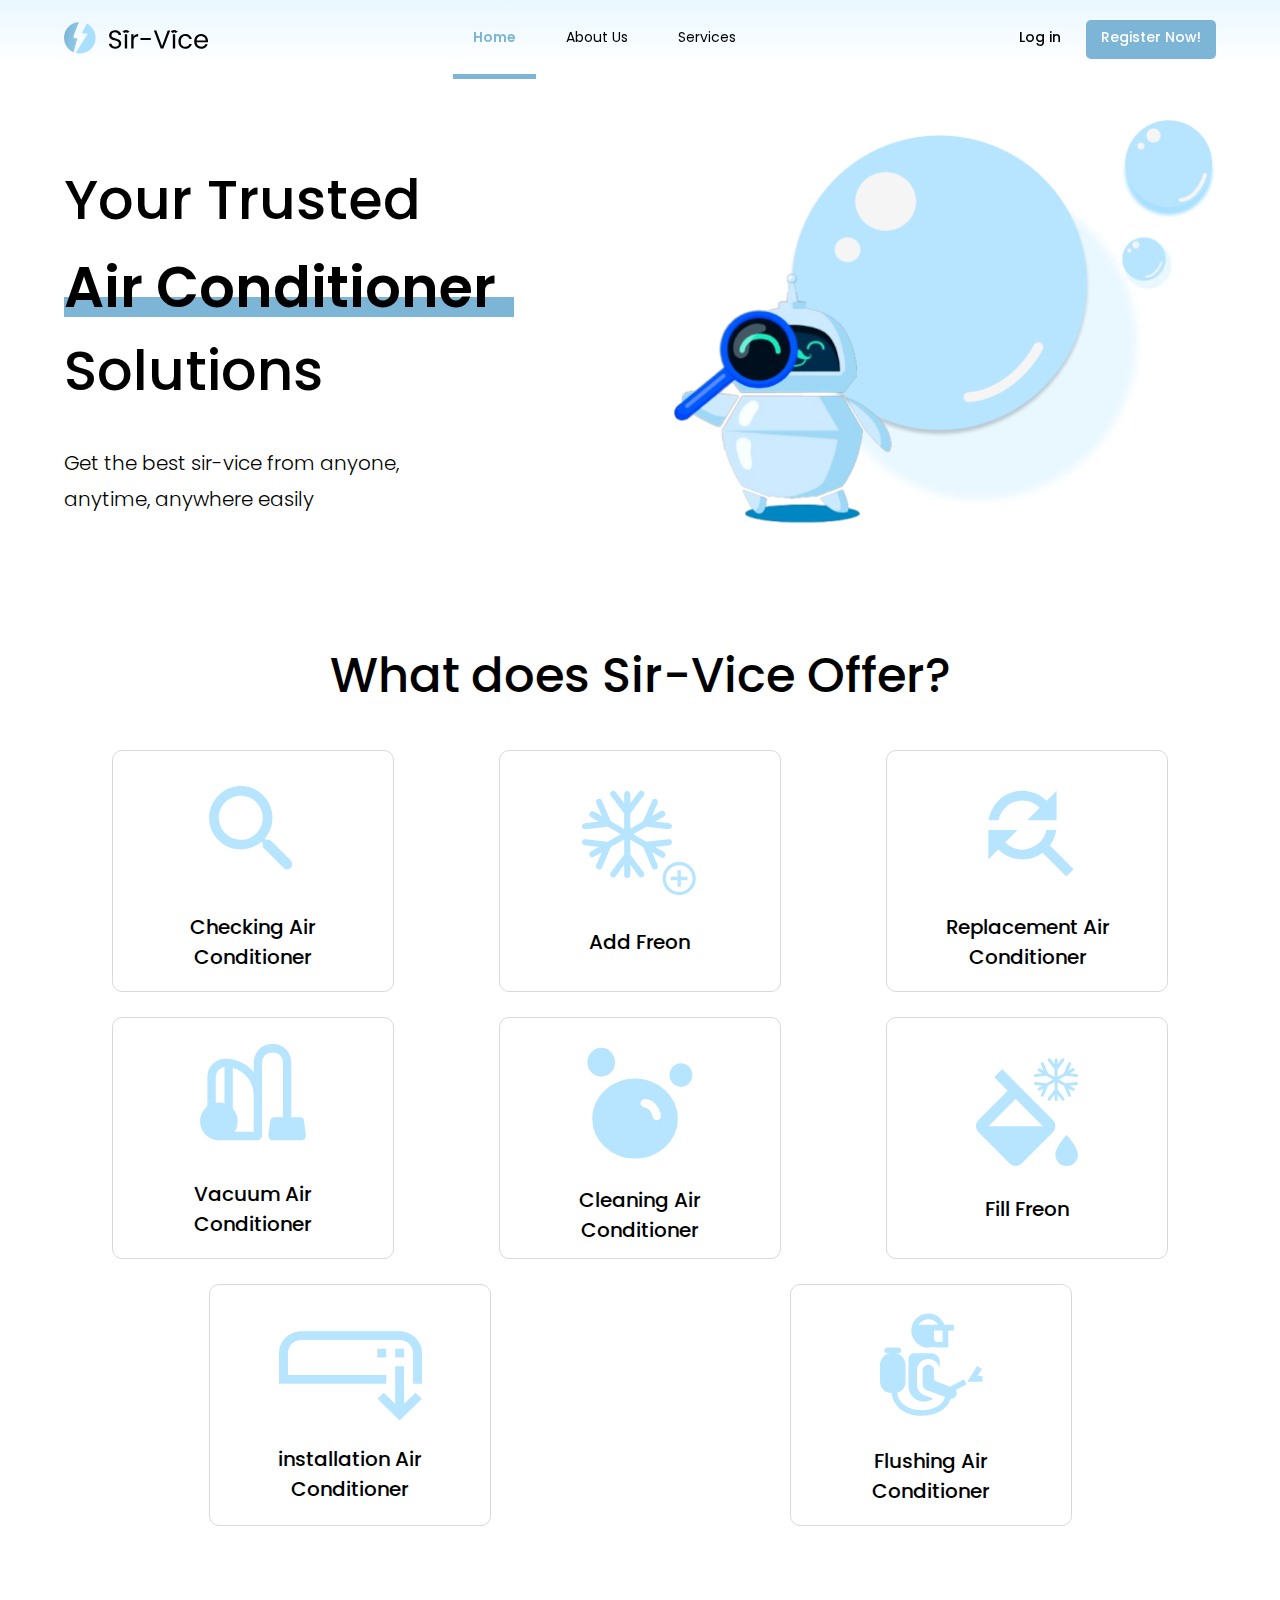
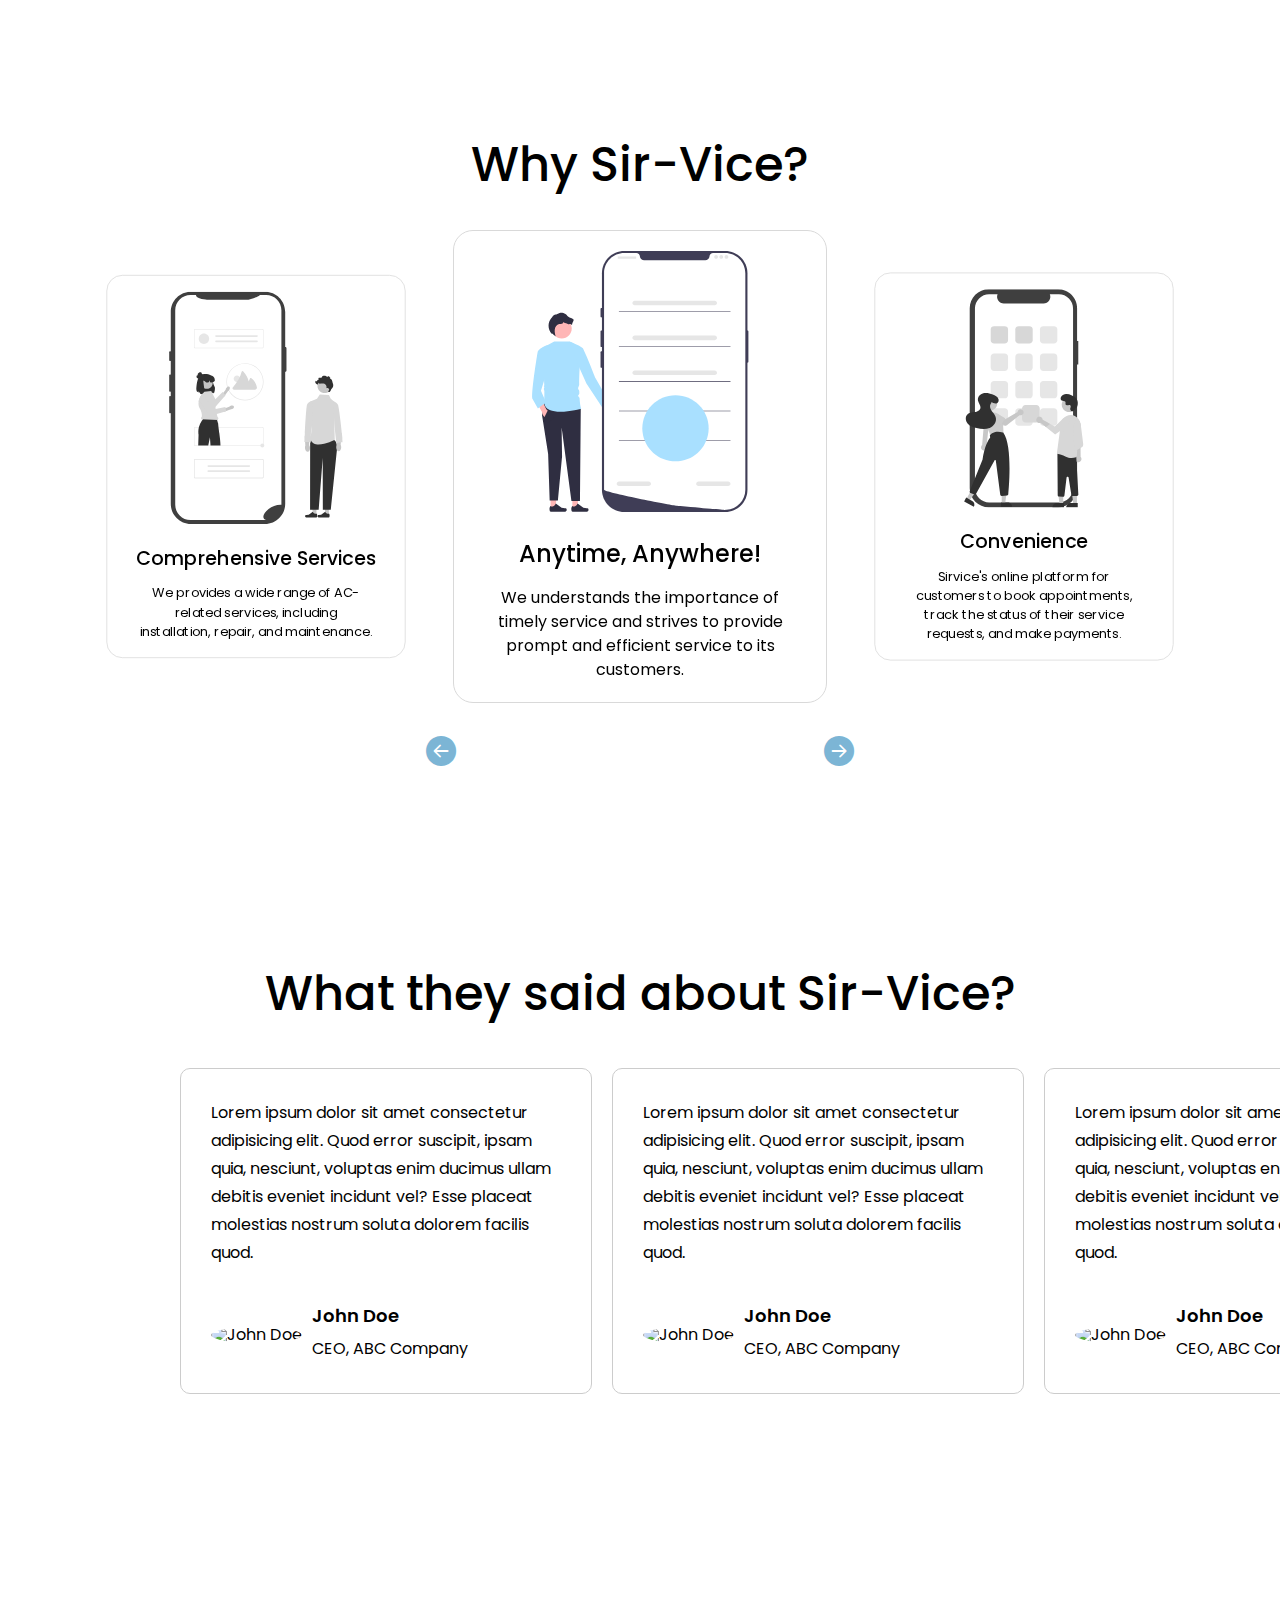
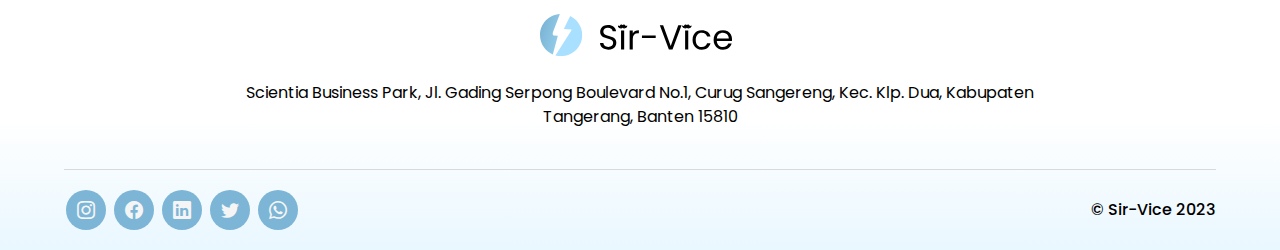
==== commit d11f4bf5: "carousel done (desktop only)" ====
--- a/landing-page/index.html
+++ b/landing-page/index.html
@@ -376,7 +376,99 @@
         </section>
 
         <section id="testimonial">
-
+            <div class="container">
+                <h2 class="testimonial-title">What they said about Sir-Vice?</h2>
+            </div>
+
+            <div class="all-testimonial-cards">
+                <div class="testimonial-cards">
+                    <div class="testimonial-card">
+                        <p>Lorem ipsum dolor sit amet consectetur adipisicing elit. Quod error suscipit, ipsam quia, nesciunt,
+                            voluptas enim ducimus ullam debitis eveniet incidunt vel? Esse placeat molestias nostrum soluta
+                            dolorem facilis quod.</p>
+        
+                        <div class="testimonial-card-info">
+                            <div class="testimonial-profile">
+                                <img src="https://images.unsplash.com/photo-1542291026-7eec264c27ff?ixlib=rb-1.2.1&ixid=MnwxMjA3fDB8MHxzZWFyY2h8MXx8c2hvZXxlbnwwfHwwfHw%3D&auto=format&fit=crop&w=500&q=60"
+                                    alt="John Doe">
+                            </div>
+                            <div class="testimonial-name">
+                                <h3>John Doe</h3>
+                                <p>CEO, ABC Company</p>
+                            </div>
+                        </div>
+                    </div>
+        
+                    <div class="testimonial-card">
+                        <p>Lorem ipsum dolor sit amet consectetur adipisicing elit. Quod error suscipit, ipsam quia, nesciunt,
+                            voluptas enim ducimus ullam debitis eveniet incidunt vel? Esse placeat molestias nostrum soluta
+                            dolorem facilis quod.</p>
+        
+                        <div class="testimonial-card-info">
+                            <div class="testimonial-profile">
+                                <img src="https://images.unsplash.com/photo-1542291026-7eec264c27ff?ixlib=rb-1.2.1&ixid=MnwxMjA3fDB8MHxzZWFyY2h8MXx8c2hvZXxlbnwwfHwwfHw%3D&auto=format&fit=crop&w=500&q=60"
+                                    alt="John Doe">
+                            </div>
+                            <div class="testimonial-name">
+                                <h3>John Doe</h3>
+                                <p>CEO, ABC Company</p>
+                            </div>
+                        </div>
+                    </div>
+        
+                    <div class="testimonial-card">
+                        <p>Lorem ipsum dolor sit amet consectetur adipisicing elit. Quod error suscipit, ipsam quia, nesciunt,
+                            voluptas enim ducimus ullam debitis eveniet incidunt vel? Esse placeat molestias nostrum soluta
+                            dolorem facilis quod.</p>
+        
+                        <div class="testimonial-card-info">
+                            <div class="testimonial-profile">
+                                <img src="https://images.unsplash.com/photo-1542291026-7eec264c27ff?ixlib=rb-1.2.1&ixid=MnwxMjA3fDB8MHxzZWFyY2h8MXx8c2hvZXxlbnwwfHwwfHw%3D&auto=format&fit=crop&w=500&q=60"
+                                    alt="John Doe">
+                            </div>
+                            <div class="testimonial-name">
+                                <h3>John Doe</h3>
+                                <p>CEO, ABC Company</p>
+                            </div>
+                        </div>
+                    </div>
+        
+                    <div class="testimonial-card">
+                        <p>Lorem ipsum dolor sit amet consectetur adipisicing elit. Quod error suscipit, ipsam quia, nesciunt,
+                            voluptas enim ducimus ullam debitis eveniet incidunt vel? Esse placeat molestias nostrum soluta
+                            dolorem facilis quod.</p>
+        
+                        <div class="testimonial-card-info">
+                            <div class="testimonial-profile">
+                                <img src="https://images.unsplash.com/photo-1542291026-7eec264c27ff?ixlib=rb-1.2.1&ixid=MnwxMjA3fDB8MHxzZWFyY2h8MXx8c2hvZXxlbnwwfHwwfHw%3D&auto=format&fit=crop&w=500&q=60"
+                                    alt="John Doe">
+                            </div>
+                            <div class="testimonial-name">
+                                <h3>John Doe</h3>
+                                <p>CEO, ABC Company</p>
+                            </div>
+                        </div>
+                    </div>
+        
+                    <div class="testimonial-card">
+                        <p>Lorem ipsum dolor sit amet consectetur adipisicing elit. Quod error suscipit, ipsam quia, nesciunt,
+                            voluptas enim ducimus ullam debitis eveniet incidunt vel? Esse placeat molestias nostrum soluta
+                            dolorem facilis quod.</p>
+        
+                        <div class="testimonial-card-info">
+                            <div class="testimonial-profile">
+                                <img src="https://images.unsplash.com/photo-1542291026-7eec264c27ff?ixlib=rb-1.2.1&ixid=MnwxMjA3fDB8MHxzZWFyY2h8MXx8c2hvZXxlbnwwfHwwfHw%3D&auto=format&fit=crop&w=500&q=60"
+                                    alt="John Doe">
+                            </div>
+                            <div class="testimonial-name">
+                                <h3>John Doe</h3>
+                                <p>CEO, ABC Company</p>
+                            </div>
+                        </div>
+                    </div>
+                </div>
+            </div>
+            
         </section>
 
         <section id="faq">
--- a/assets/css/style.css
+++ b/assets/css/style.css
@@ -250,7 +250,7 @@
 
 
 
-/* Why Us Section */
+/* Why Sirvice Section */
 
 #why-sirvice {
     padding: 100px 0;
@@ -388,9 +388,125 @@
     #why-sirvice > .container > .carousel > .carousel-container > .why-sirvice-card > .why-sirvice-vector > svg{
         width: 80%;
     }
-
-    
-}
-
-
-/* End of Why Us Section */+}
+
+
+/* End of Why Sirvice Section */
+
+/* Testimonial Section */
+
+#testimonial {
+    padding: 100px 0;
+    box-sizing: border-box;
+}
+
+#testimonial > .container > h2.testimonial-title {
+    font-size: 48px;
+    text-align: center;
+    margin-bottom: 50px;
+    font-weight: 500;
+}
+
+#testimonial > .all-testimonial-cards {
+    background: white;
+    margin: auto;
+    overflow: hidden;
+    position: relative;
+    width: 100%;
+}
+
+#testimonial > .all-testimonial-cards::before,
+#testimonial > .all-testimonial-cards::after {
+    background: linear-gradient(to right, rgba(255, 255, 255, 1) 0%, rgba(255, 255, 255, 0) 100%);
+    content: "";
+    position: absolute;
+    width: 200px;
+    z-index: 2;
+}
+
+#testimonial > .all-testimonial-cards::before {
+    left: 0;
+    top: 0;
+}
+
+#testimonial > .all-testimonial-cards::after {
+    right: 0;
+    top: 0;
+    transform: rotateZ(180deg);
+}
+
+@keyframes scroll {
+    0% {
+        transform: translateX(-700px);
+    }
+    25% {
+        transform: translateX(0px);
+    }
+    50% {
+        transform: translateX(-700px);
+    }
+    75% {
+        transform: translateX(0px);
+    }
+    100% {
+        transform: translateX(-700px);
+    }
+}
+
+
+#testimonial > .all-testimonial-cards > .testimonial-cards {
+    display: flex;
+    gap: 20px;
+    justify-content: center;
+    animation: scroll 40s ease-in-out infinite;
+    width: calc(500px * 5);
+}
+
+#testimonial > .all-testimonial-cards > .testimonial-cards > .testimonial-card{
+    display: flex;
+    flex-direction: column;
+    align-items: center;
+    padding: 30px;
+    width: 350px;
+    background-color: #fff;
+    border: 1px solid #ccc;
+    border-radius: 10px;
+    transition: all 0.8s ease;
+    gap: 40px;
+}
+
+#testimonial > .all-testimonial-cards > .testimonial-cards > .testimonial-card p{
+    font-size: 16px;
+    line-height: 28px;
+}
+
+#testimonial > .all-testimonial-cards > .testimonial-cards > .testimonial-card > .testimonial-card-info{
+    display: flex;
+    align-items: center;
+    gap: 10px;
+    width: 100%;
+    background-color: #fff;
+    border-radius: 10px;
+    transition: all 0.8s ease;
+}
+
+#testimonial > .all-testimonial-cards > .testimonial-cards > .testimonial-card > .testimonial-card-info > .testimonial-profile img{
+    width: 60px;
+    height: 60px;
+    border-radius: 50%;
+    object-fit: cover;
+}
+
+#testimonial > .all-testimonial-cards > .testimonial-cards > .testimonial-card > .testimonial-card-info > .testimonial-name {
+    display: flex;
+    flex-direction: column;
+    justify-content: center;
+    gap: 10px;
+}
+
+#testimonial > .all-testimonial-cards > .testimonial-cards > .testimonial-card > .testimonial-card-info > .testimonial-name h3{
+    font-size: 18px;
+    font-weight: 600;
+} 
+
+/* End of Testimonial Section */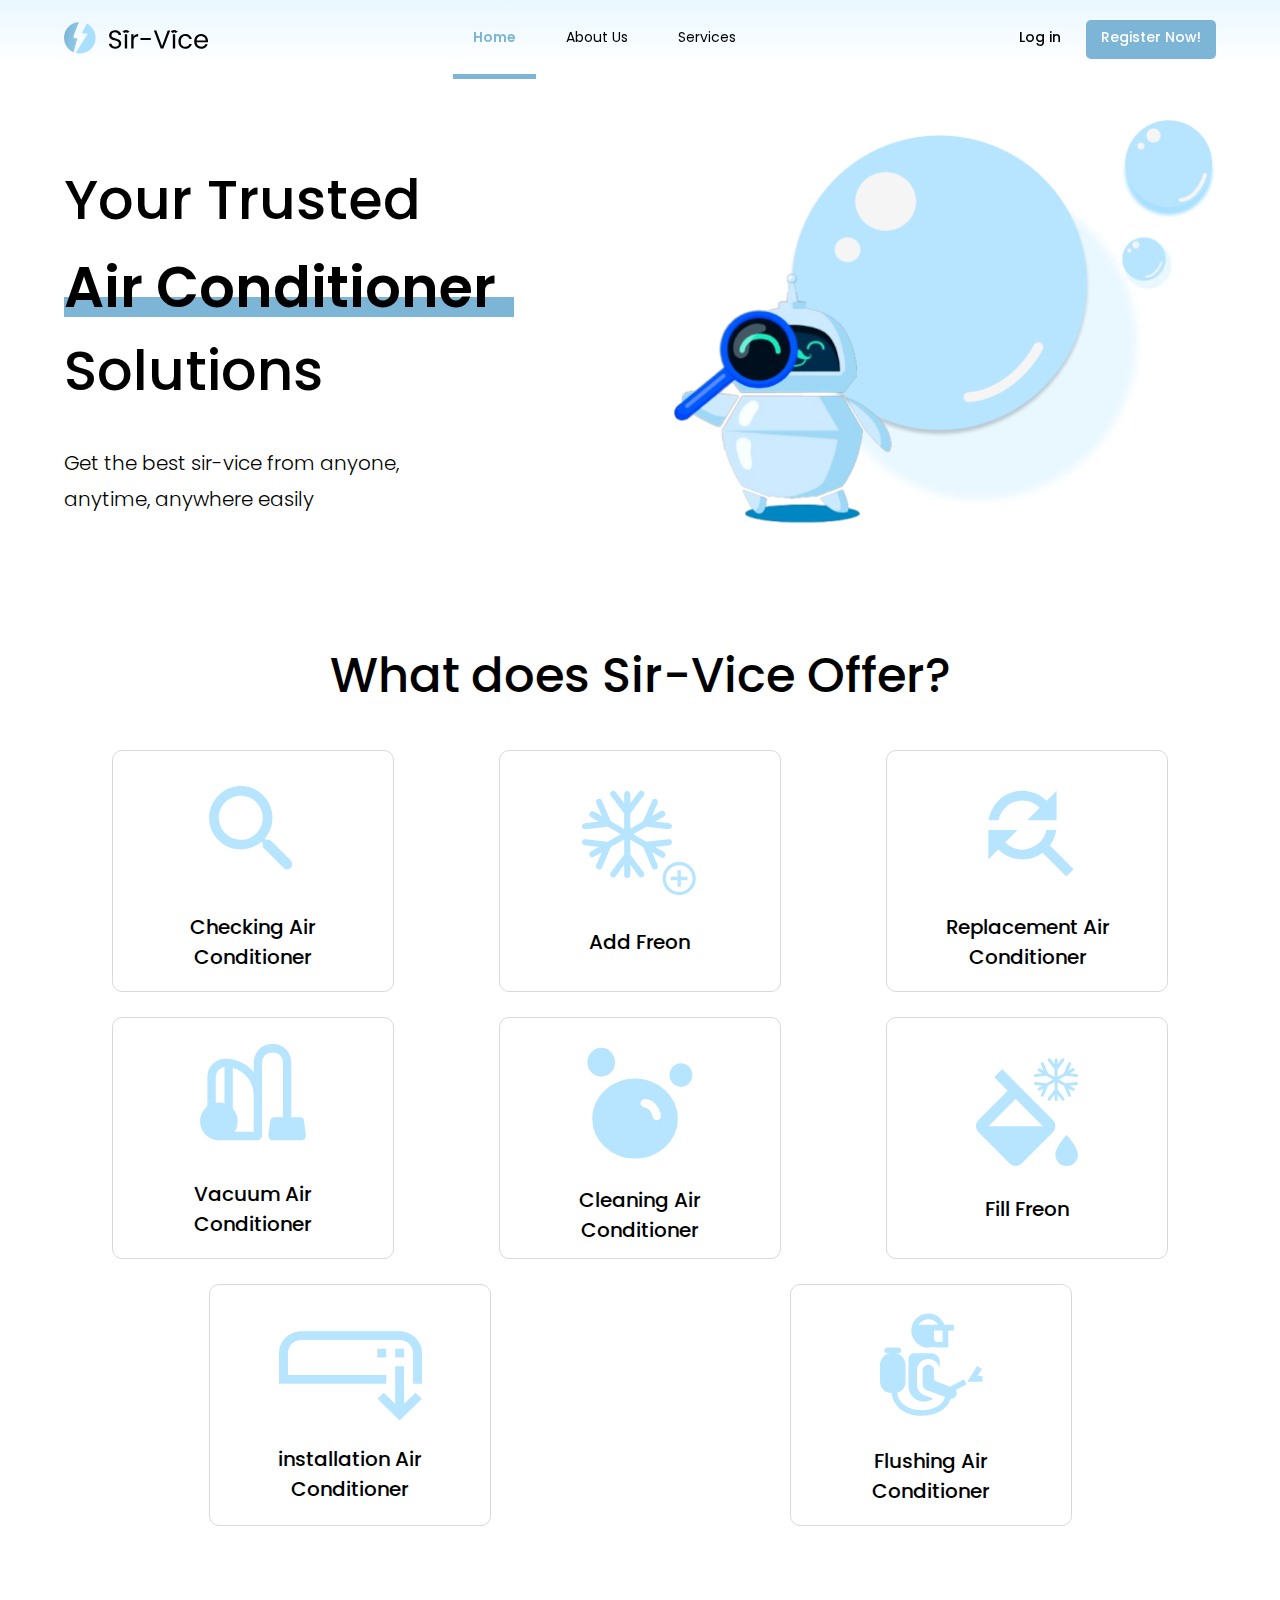
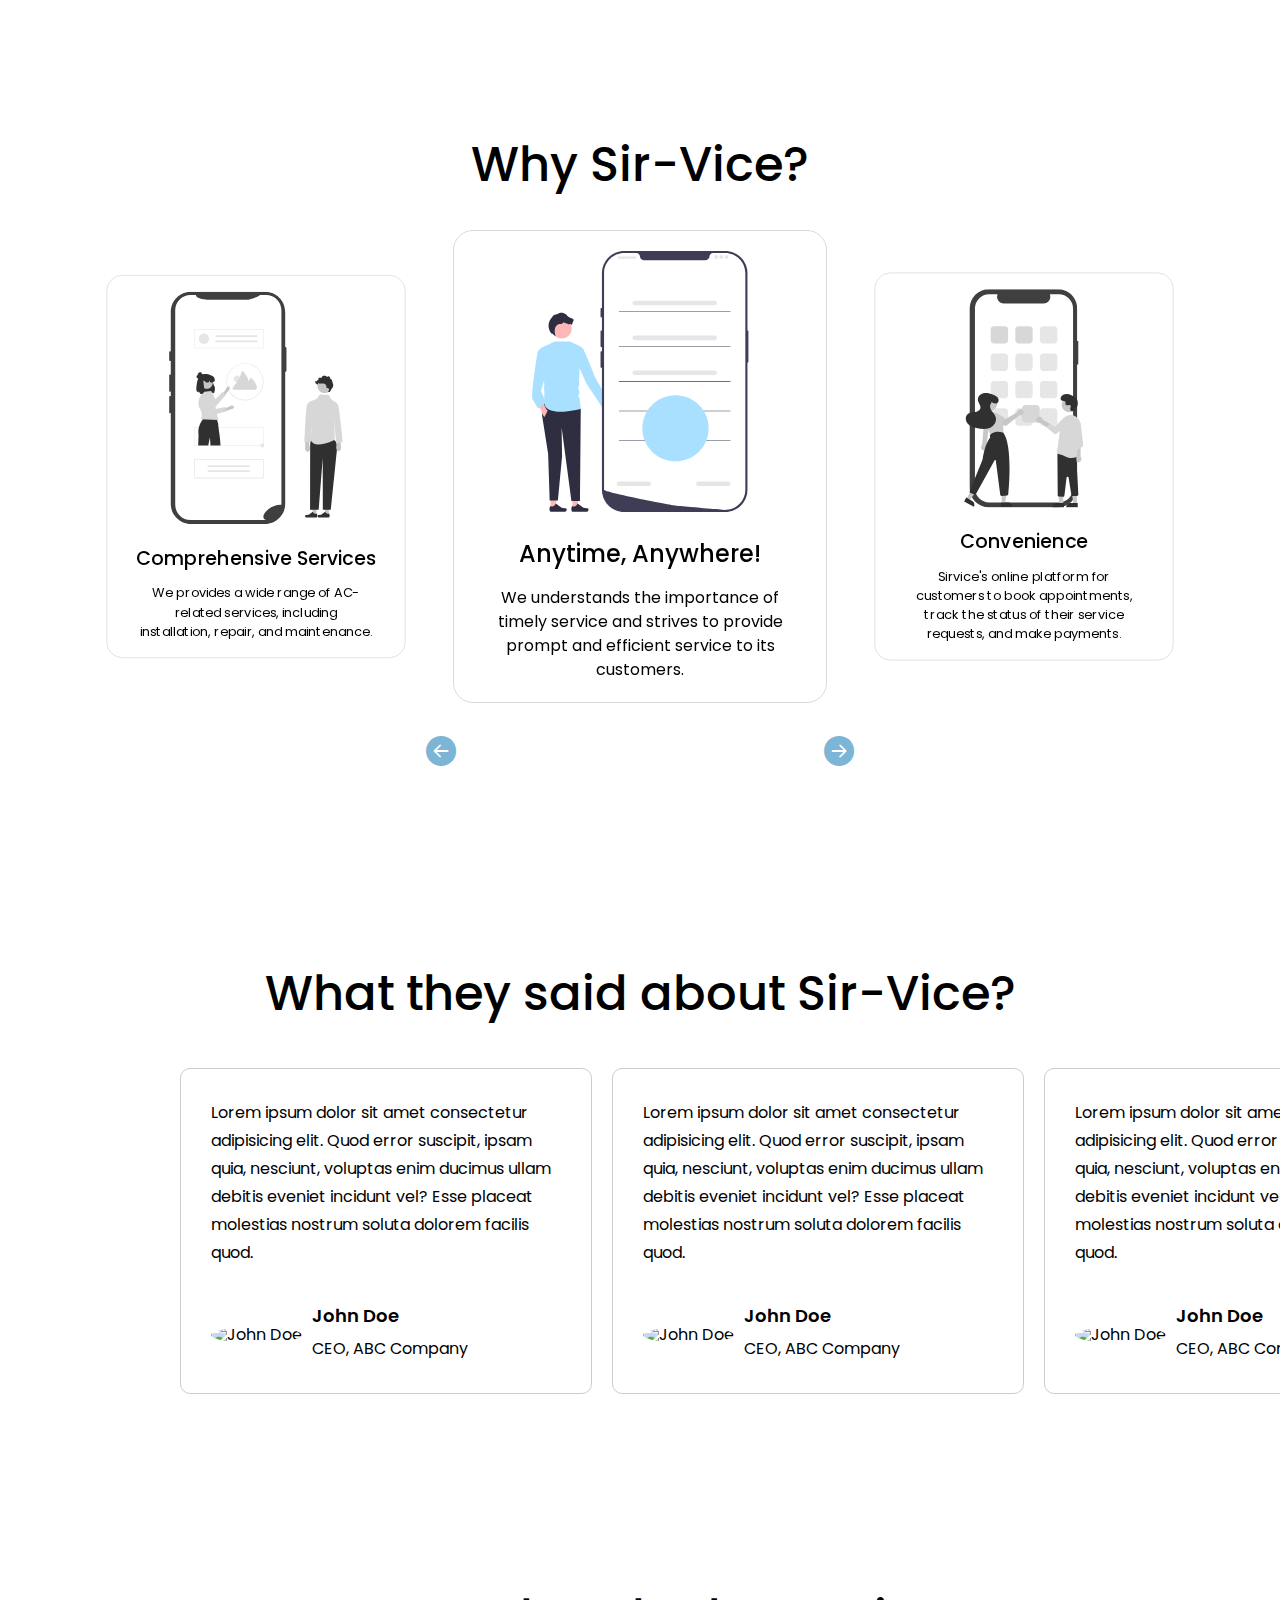
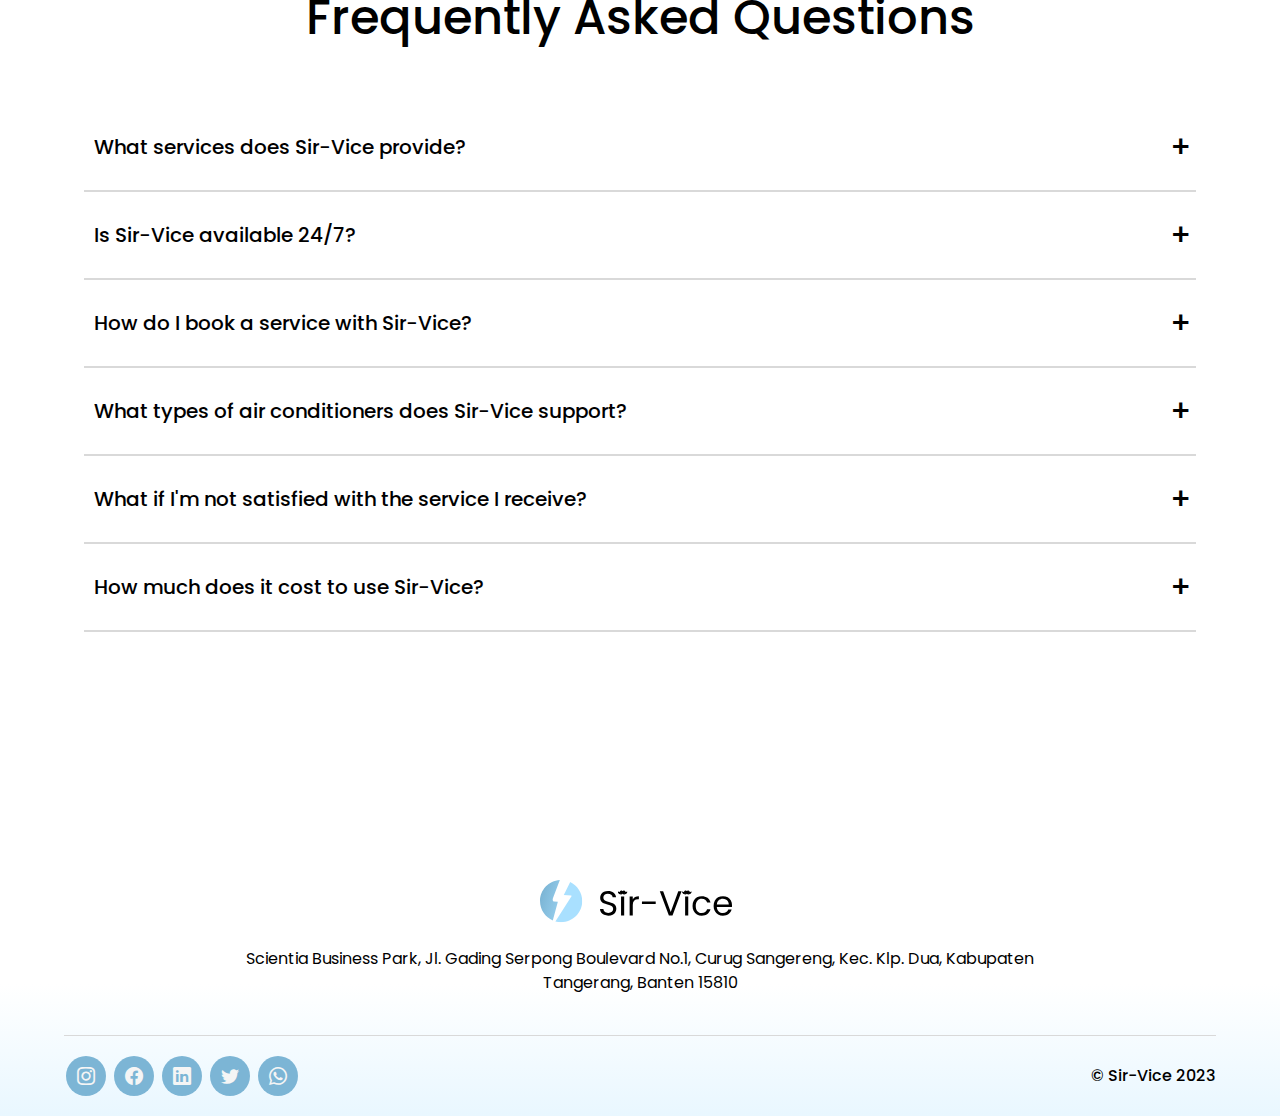
==== commit 9939126c: "landing page done!" ====
--- a/landing-page/index.html
+++ b/landing-page/index.html
@@ -472,7 +472,60 @@
         </section>
 
         <section id="faq">
-
+            <div class="container">
+                <h2 class="faq-title">Frequently Asked Questions</h2>
+                <div class="accordion-body">
+                    <div class="accordion">
+                        <div class="container">
+                            <div class="label">What services does Sir-Vice provide?</div>
+                            <div class="content">Sir-Vice provides a range of services related to air conditioning, including installation, repair,
+                                and maintenance. Our platform connects customers with certified technicians who can provide these services quickly
+                                and efficiently.</div>
+                        </div>
+                        <hr>
+                        <div class="container">
+                            <div class="label">Is Sir-Vice available 24/7?</div>
+                            <div class="content">Yes, Sir-Vice is available 24/7. We understand that air conditioning issues can arise at any time, so
+                                we have certified technicians available around the clock to provide the service you need, when you need it. Whether
+                                it's a late-night emergency repair or a routine maintenance appointment, you can count on Sir-Vice to be there for
+                                you. But we usually recommend you to schedule the appointment one day before the exact appinment since we want to
+                                provide you the best services with the exact solution of it.
+                            </div>
+                        </div>
+                        <hr>
+                        <div class="container">
+                            <div class="label">How do I book a service with Sir-Vice?</div>
+                            <div class="content">Booking a service with Sir-Vice is easy. Simply visit our website, login to your account, and select the service you require.
+                                You will be prompted to provide some basic information, including your location and the type of air conditioner you
+                                have. Once you've submitted this information, our platform will match you with a certified technician in your area
+                                who can provide the service you need.</div>
+                        </div>
+                        <hr>
+                        <div class="container">
+                            <div class="label">What types of air conditioners does Sir-Vice support?</div>
+                            <div class="content">Sir-Vice supports a wide range of air conditioning systems, including split ACs, window ACs, central
+                                ACs, and portable ACs. Our certified technicians have experience working with all major brands and models, so you
+                                can rest assured that we can handle any type of air conditioning issue you may have.</div>
+                        </div>
+                        <hr>
+                        <div class="container">
+                            <div class="label">What if I'm not satisfied with the service I receive?</div>
+                            <div class="content">At Sir-Vice, we take customer satisfaction very seriously. If you're not completely satisfied with
+                                the service you receive, please contact us right away so we can address the issue. We offer a satisfaction guarantee
+                                and will work with you to make sure you're happy with the service you receive.</div>
+                        </div>
+                        <hr>
+                        <div class="container">
+                            <div class="label">How much does it cost to use Sir-Vice?</div>
+                            <div class="content">The cost of using Sir-Vice varies depending on the service you require and the location where you're
+                                located. We strive to offer competitive pricing for all of our services, and we provide transparent pricing
+                                information on our website. When you book a service with Sir-Vice, you'll know exactly what you're paying for upfront,
+                                with no hidden fees or surprises.</div>
+                        </div>
+                        <hr>
+                    </div>
+                </div>
+            </div>
         </section>
     </main>
 
--- a/assets/css/style.css
+++ b/assets/css/style.css
@@ -407,6 +407,12 @@
     font-weight: 500;
 }
 
+/* Test it again for next with this */
+/* https://codepen.io/EvilDeeds/pen/JjWLjox */
+
+/* buat loader, ini tambahan aja */
+/* https://loading.io/css/ */
+
 #testimonial > .all-testimonial-cards {
     background: white;
     margin: auto;
@@ -509,4 +515,175 @@
     font-weight: 600;
 } 
 
-/* End of Testimonial Section */+@media screen and (max-width: 900px) {
+    #testimonial > .container > h2.testimonial-title {
+        font-size: 30px;
+        line-height: 56px;
+    }
+}
+
+/* Media queries for smaller screens */
+@media screen and (max-width: 768px) {
+    #testimonial > .all-testimonial-cards > .testimonial-cards > .testimonial-card {
+        width: 300px;
+    }
+    
+    @keyframes scroll {
+        0% {
+            transform: translateX(-1750px);
+        }
+        25% {
+            transform: translateX(-200px);
+        }
+        50% {
+            transform: translateX(-1750px);
+        }
+        75% {
+            transform: translateX(-200px);
+        }
+        100% {
+            transform: translateX(-1750px);
+        }
+    }
+}
+
+@media screen and (max-width: 600px) {
+    #testimonial > .container > h2.testimonial-title {
+        font-size: 24px;
+        line-height: 48px;
+    }   
+}
+
+@media screen and (max-width: 480px) {
+    #testimonial > .all-testimonial-cards > .testimonial-cards > .testimonial-card {
+        width: 250px;
+    }
+
+    @keyframes scroll {
+        0% {
+            transform: translateX(-1800px);
+        }
+        25% {
+            transform: translateX(-300px);
+        }
+        50% {
+            transform: translateX(-1800px);
+        }
+        75% {
+            transform: translateX(-300px);
+        }
+        100% {
+            transform: translateX(-1800px);
+        }
+    }
+}
+
+/* End of Testimonial Section */
+
+/* FAQ Section */
+#faq {
+    padding: 100px 0;
+    box-sizing: border-box;
+}
+
+#faq > .container > h2.faq-title {
+    font-size: 48px;
+    text-align: center;
+    margin-bottom: 50px;
+    font-weight: 500;
+}
+
+#faq > .container > .accordion-body > .accordion {
+    color: black;
+    background-color: white;
+    padding: 20px;
+}
+
+#faq > .container > .accordion-body > .accordion > .container {
+    position: relative;
+    padding: 10px;
+}
+
+#faq > .container > .accordion-body > .accordion > .container > .label {
+    position: relative;
+    padding: 10px 30px 10px 0px;
+    font-size: 20px;
+    line-height: 30px;
+    font-weight: 500;
+    color: black;
+    cursor: pointer;
+}
+
+#faq > .container > .accordion-body > .accordion > .container > .label::before {
+    content: '+';
+    color: var(--text-color);
+    position: absolute;
+    top: 50%;
+    right: -5px;
+    font-size: 30px;
+    transform: translateY(-50%);
+}
+
+#faq > .container > .accordion-body > .accordion > .container > .content {
+    position: relative;
+    display: none;
+    padding: 10px 0;
+    font-size: 16px;
+    font-weight: 400;
+    line-height: 24px;
+    text-align: justify;
+    overflow: hidden;
+    animation-name: fadeIn;
+    animation-duration: 0.5s;
+}
+
+@keyframes fadeIn {
+    from {
+        opacity: 0;
+    }
+    to {
+        opacity: 1;
+    }
+}
+
+@keyframes fadeOut {
+    from {
+        opacity: 0;
+    }
+    to {
+        opacity: 1;
+    }
+}
+
+#faq > .container > .accordion-body > .accordion > hr {
+    width: 100;
+    margin-left: 0;
+    border: 1px solid var(--border-color);
+}
+
+#faq > .container > .accordion-body > .accordion > .container.active .content {
+    display: block;
+    animation-name: fadeOut;
+    animation-duration: 0.5s;
+}
+
+#faq > .container > .accordion-body > .accordion > .container.active .label::before {
+    content: '-';
+    font-size: 30px;
+}
+
+@media screen and (max-width: 900px) {
+    #faq > .container > h2.faq-title {
+        font-size: 30px;
+        line-height: 56px;
+    }
+}
+
+@media screen and (max-width: 600px) {
+    #faq > .container > h2.faq-title {
+        font-size: 24px;
+        line-height: 48px;
+    }   
+}
+
+/* End of FAQ Section */